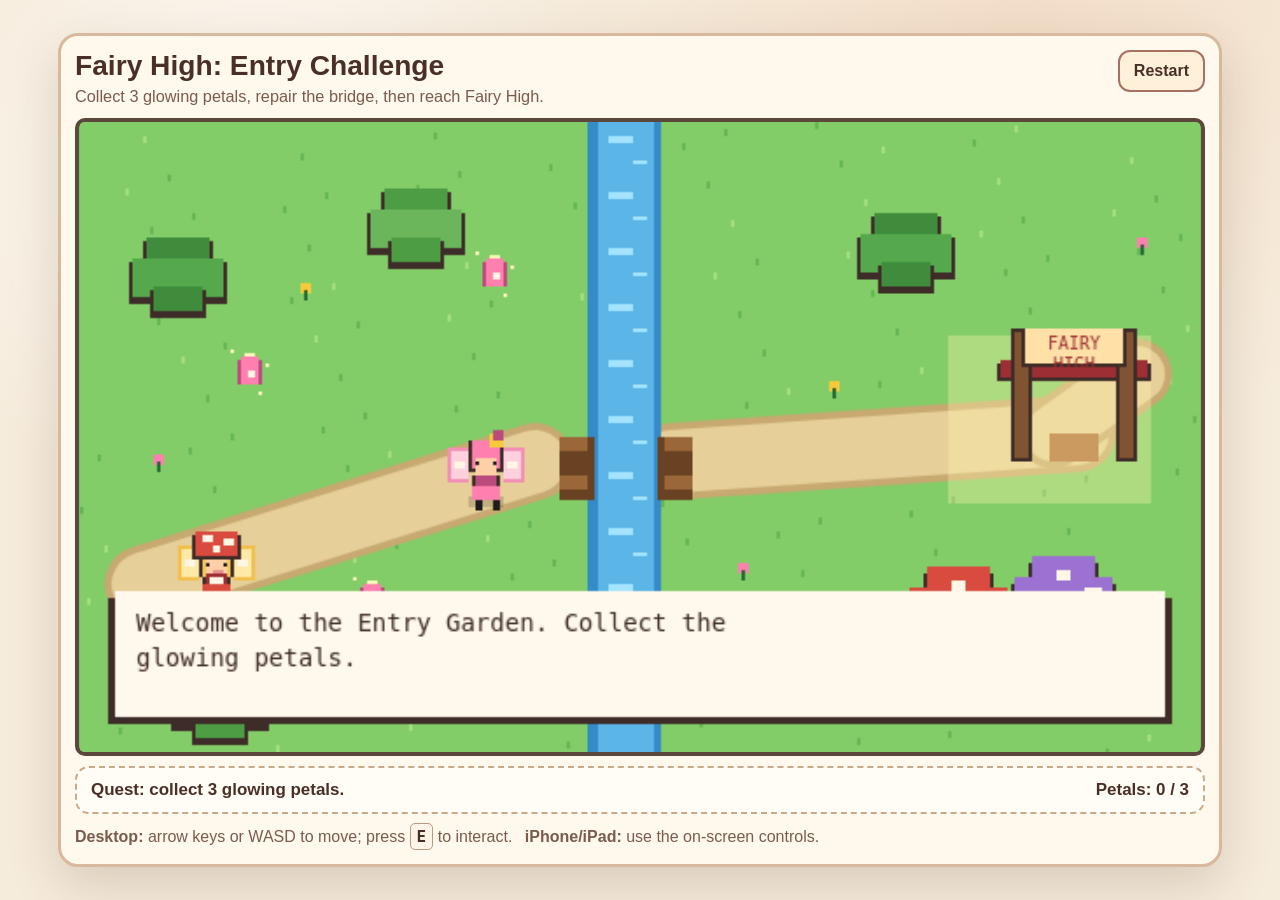
==== index.html @ a7dab9f0 "Refine game resolution and mobile layout" ====
<!doctype html>
<html lang="en-AU">
<head>
  <meta charset="utf-8" />
  <meta name="viewport" content="width=device-width, initial-scale=1, viewport-fit=cover, user-scalable=no" />
  <meta name="theme-color" content="#b75562" />
  <meta name="apple-mobile-web-app-capable" content="yes" />
  <meta name="apple-mobile-web-app-status-bar-style" content="black-translucent" />
  <meta name="apple-mobile-web-app-title" content="Fairy High" />
  <title>Fairy High: Entry Challenge</title>
  <link rel="manifest" href="manifest.webmanifest" />
  <link rel="stylesheet" href="style.css" />
</head>
<body>
  <main class="shell">
    <section class="game-card" aria-label="Fairy High game">
      <div class="topbar">
        <div>
          <h1>Fairy High: Entry Challenge</h1>
          <p>Collect 3 glowing petals, repair the bridge, then reach Fairy High.</p>
        </div>
        <button id="restartButton" type="button">Restart</button>
      </div>

      <div class="canvas-wrap">
        <canvas id="game" width="640" height="360" aria-label="Fairy High Entry Challenge game canvas"></canvas>
      </div>

      <div class="hud" aria-live="polite">
        <div id="questText">Quest: collect 3 glowing petals.</div>
        <div id="statusText">Petals: 0 / 3</div>
      </div>

      <div class="touch-controls" aria-label="Touch game controls">
        <div class="dpad" aria-label="Movement controls">
          <button class="move up" type="button" data-key="arrowup" aria-label="Move up">▲</button>
          <button class="move left" type="button" data-key="arrowleft" aria-label="Move left">◀</button>
          <button class="move down" type="button" data-key="arrowdown" aria-label="Move down">▼</button>
          <button class="move right" type="button" data-key="arrowright" aria-label="Move right">▶</button>
        </div>
        <button id="interactButton" class="interact-button" type="button">Magic / Talk</button>
      </div>

      <div class="controls">
        <strong>Desktop:</strong> arrow keys or WASD to move; press <kbd>E</kbd> to interact.
        <span class="mobile-note"><strong>iPhone/iPad:</strong> use the on-screen controls.</span>
      </div>
    </section>
  </main>

  <script src="game.js"></script>
  <script>
    if ('serviceWorker' in navigator && location.protocol !== 'file:') {
      navigator.serviceWorker.register('./sw.js').catch(() => {});
    }
  </script>
</body>
</html>
---- style.css ----
:root {
  --bg: #f6ecdc;
  --panel: #fff8ec;
  --ink: #4a2f26;
  --muted: #7a5b4d;
  --accent: #b75562;
  --border: #d8b99d;
}

* { box-sizing: border-box; }

html {
  background: var(--bg);
  touch-action: manipulation;
}

body {
  margin: 0;
  min-height: 100vh;
  min-height: 100dvh;
  display: grid;
  place-items: center;
  font-family: ui-rounded, "Trebuchet MS", Arial, sans-serif;
  background:
    radial-gradient(circle at 20% 20%, rgba(255,255,255,.75), transparent 28%),
    radial-gradient(circle at 80% 0%, rgba(239,203,176,.45), transparent 34%),
    var(--bg);
  color: var(--ink);
  overscroll-behavior: none;
  -webkit-user-select: none;
  user-select: none;
}

.shell {
  width: min(100vw, 1180px);
  padding: max(8px, env(safe-area-inset-top)) max(8px, env(safe-area-inset-right)) max(8px, env(safe-area-inset-bottom)) max(8px, env(safe-area-inset-left));
}

.game-card {
  padding: 14px;
  border: 3px solid var(--border);
  border-radius: 20px;
  background: var(--panel);
  box-shadow: 0 18px 50px rgba(82, 50, 30, .18);
}

.topbar {
  display: flex;
  align-items: start;
  justify-content: space-between;
  gap: 16px;
  margin-bottom: 12px;
}

h1 {
  margin: 0 0 5px;
  font-size: clamp(1.35rem, 2.2vw, 2.2rem);
}

p { margin: 0; color: var(--muted); font-size: 1.02rem; }

button {
  appearance: none;
  -webkit-appearance: none;
  border: 2px solid #a87060;
  border-radius: 12px;
  padding: 10px 14px;
  background: #fff0da;
  color: var(--ink);
  font: inherit;
  font-weight: 700;
  cursor: pointer;
  touch-action: none;
}

button:hover,
button:focus-visible {
  outline: none;
  border-color: var(--accent);
  background: #ffe6ca;
}

button:active,
button.is-held {
  transform: translateY(1px) scale(.98);
  background: #ffd9b7;
  border-color: var(--accent);
}

.canvas-wrap {
  display: grid;
  place-items: center;
  border: 4px solid #5d463b;
  border-radius: 10px;
  overflow: hidden;
  background: #74c76a;
  width: 100%;
}

canvas {
  display: block;
  width: min(100%, 1120px);
  aspect-ratio: 16 / 9;
  image-rendering: auto;
  background: #83d272;
  touch-action: none;
}

.hud {
  display: flex;
  justify-content: space-between;
  gap: 12px;
  margin-top: 10px;
  padding: 12px 14px;
  border: 2px dashed #caa989;
  border-radius: 14px;
  background: #fffdf6;
  font-weight: 700;
  font-size: 1.06rem;
}

.touch-controls {
  display: none;
  align-items: center;
  justify-content: space-between;
  gap: 20px;
  margin-top: 12px;
}

.dpad {
  display: grid;
  grid-template-columns: 54px 54px 54px;
  grid-template-rows: 48px 48px;
  grid-template-areas:
    ". up ."
    "left down right";
  gap: 5px;
}

.move {
  min-width: 54px;
  min-height: 48px;
  padding: 0;
  font-size: 1.15rem;
}

.move.up { grid-area: up; }
.move.left { grid-area: left; }
.move.down { grid-area: down; }
.move.right { grid-area: right; }

.interact-button {
  min-width: 118px;
  min-height: 62px;
  background: #f7d6e0;
  border-color: #b75562;
}

.controls {
  margin-top: 9px;
  color: var(--muted);
  line-height: 1.45;
  font-size: 1rem;
}

.mobile-note { margin-left: .5rem; }

kbd {
  display: inline-block;
  padding: 1px 6px;
  border: 1px solid #b89a81;
  border-radius: 5px;
  background: #fff4e7;
  color: var(--ink);
  font-weight: 700;
}

@media (pointer: coarse), (max-width: 820px) {
  .touch-controls { display: flex; }
}

@media (max-width: 680px) {
  .shell { padding: max(4px, env(safe-area-inset-top)) max(4px, env(safe-area-inset-right)) max(4px, env(safe-area-inset-bottom)) max(4px, env(safe-area-inset-left)); }
  .game-card { padding: 8px; border-radius: 14px; }
  .topbar { align-items: center; margin-bottom: 8px; }
  .topbar p { display: none; }
  .topbar button { padding: 8px 11px; }
  .hud { flex-direction: column; gap: 4px; font-size: 1rem; }
  .controls { display: none; }
}

@media (max-width: 410px) {
  .dpad {
    grid-template-columns: 48px 48px 48px;
    grid-template-rows: 44px 44px;
  }
  .move { min-width: 48px; min-height: 44px; }
  .interact-button { min-width: 106px; min-height: 58px; padding: 8px 10px; }
}

@media (orientation: landscape) and (max-height: 520px) {
  body { place-items: start center; }
  .shell { width: min(100vw, 920px); }
  .topbar { margin-bottom: 5px; }
  .topbar h1 { font-size: 1rem; margin: 0; }
  .topbar p { display: none; }
  .game-card { padding: 7px; }
  .canvas-wrap { width: min(72vw, 720px); margin-inline: auto; }
  .hud { padding: 5px 8px; margin-top: 5px; font-size: .78rem; flex-direction: row; }
  .touch-controls {
    position: fixed;
    inset: auto max(8px, env(safe-area-inset-right)) max(7px, env(safe-area-inset-bottom)) max(8px, env(safe-area-inset-left));
    margin: 0;
    pointer-events: none;
  }
  .dpad, .interact-button { pointer-events: auto; opacity: .82; }
  .controls { display: none; }
}
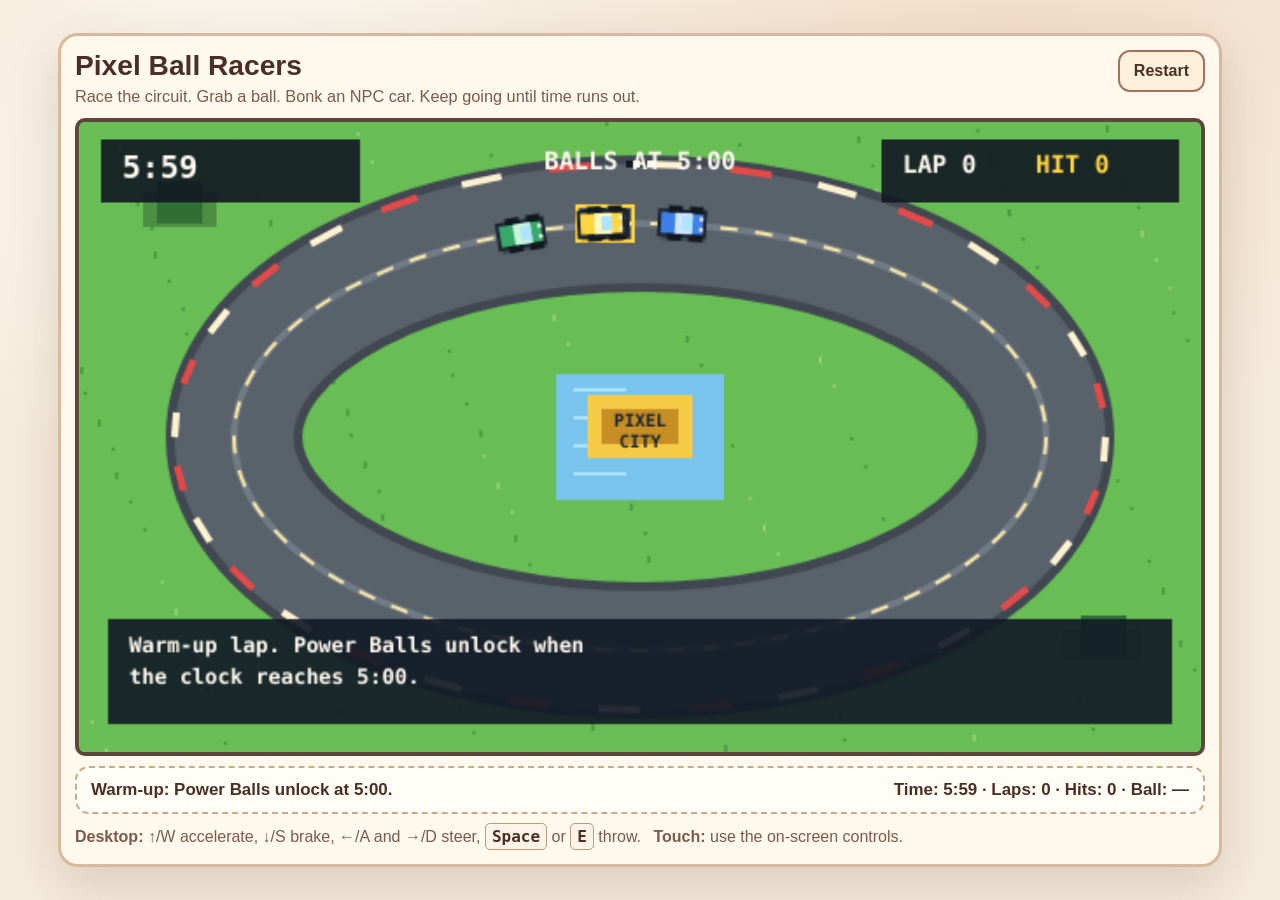
==== commit 76a2b815: "Add Pixel Ball Racers interface" ====
--- a/index.html
+++ b/index.html
@@ -3,47 +3,54 @@
 <head>
   <meta charset="utf-8" />
   <meta name="viewport" content="width=device-width, initial-scale=1, viewport-fit=cover, user-scalable=no" />
-  <meta name="theme-color" content="#b75562" />
+  <meta name="theme-color" content="#1f6ed4" />
   <meta name="apple-mobile-web-app-capable" content="yes" />
   <meta name="apple-mobile-web-app-status-bar-style" content="black-translucent" />
-  <meta name="apple-mobile-web-app-title" content="Fairy High" />
-  <title>Fairy High: Entry Challenge</title>
+  <meta name="apple-mobile-web-app-title" content="Pixel Ball Racers" />
+  <title>Pixel Ball Racers</title>
   <link rel="manifest" href="manifest.webmanifest" />
   <link rel="stylesheet" href="style.css" />
 </head>
 <body>
   <main class="shell">
-    <section class="game-card" aria-label="Fairy High game">
+    <section class="game-card" aria-label="Pixel Ball Racers game">
       <div class="topbar">
         <div>
-          <h1>Fairy High: Entry Challenge</h1>
-          <p>Collect 3 glowing petals, repair the bridge, then reach Fairy High.</p>
+          <h1>Pixel Ball Racers</h1>
+          <p>Race the circuit. Grab a ball. Bonk an NPC car. Keep going until time runs out.</p>
         </div>
         <button id="restartButton" type="button">Restart</button>
       </div>
 
       <div class="canvas-wrap">
-        <canvas id="game" width="640" height="360" aria-label="Fairy High Entry Challenge game canvas"></canvas>
+        <canvas id="game" width="640" height="360" aria-label="Top-down pixel racing game"></canvas>
       </div>
 
       <div class="hud" aria-live="polite">
-        <div id="questText">Quest: collect 3 glowing petals.</div>
-        <div id="statusText">Petals: 0 / 3</div>
+        <div id="questText">Warm-up lap: balls unlock at 5:00.</div>
+        <div id="statusText">Laps: 0 · Hits: 0 · Ball: —</div>
+      </div>
+
+      <div id="garagePanel" class="garage" hidden>
+        <strong>Your car was bonked. Pick a new car:</strong>
+        <div id="garageChoices" class="garage-choices"></div>
       </div>
 
       <div class="touch-controls" aria-label="Touch game controls">
-        <div class="dpad" aria-label="Movement controls">
-          <button class="move up" type="button" data-key="arrowup" aria-label="Move up">▲</button>
-          <button class="move left" type="button" data-key="arrowleft" aria-label="Move left">◀</button>
-          <button class="move down" type="button" data-key="arrowdown" aria-label="Move down">▼</button>
-          <button class="move right" type="button" data-key="arrowright" aria-label="Move right">▶</button>
+        <div class="drive-controls" aria-label="Driving controls">
+          <button class="move steer-left" type="button" data-key="arrowleft" aria-label="Steer left">◀</button>
+          <div class="pedals">
+            <button class="move" type="button" data-key="arrowup" aria-label="Accelerate">▲</button>
+            <button class="move" type="button" data-key="arrowdown" aria-label="Brake">▼</button>
+          </div>
+          <button class="move steer-right" type="button" data-key="arrowright" aria-label="Steer right">▶</button>
         </div>
-        <button id="interactButton" class="interact-button" type="button">Magic / Talk</button>
+        <button id="throwButton" class="throw-button" type="button">THROW</button>
       </div>
 
       <div class="controls">
-        <strong>Desktop:</strong> arrow keys or WASD to move; press <kbd>E</kbd> to interact.
-        <span class="mobile-note"><strong>iPhone/iPad:</strong> use the on-screen controls.</span>
+        <strong>Desktop:</strong> ↑/W accelerate, ↓/S brake, ←/A and →/D steer, <kbd>Space</kbd> or <kbd>E</kbd> throw.
+        <span class="mobile-note"><strong>Touch:</strong> use the on-screen controls.</span>
       </div>
     </section>
   </main>
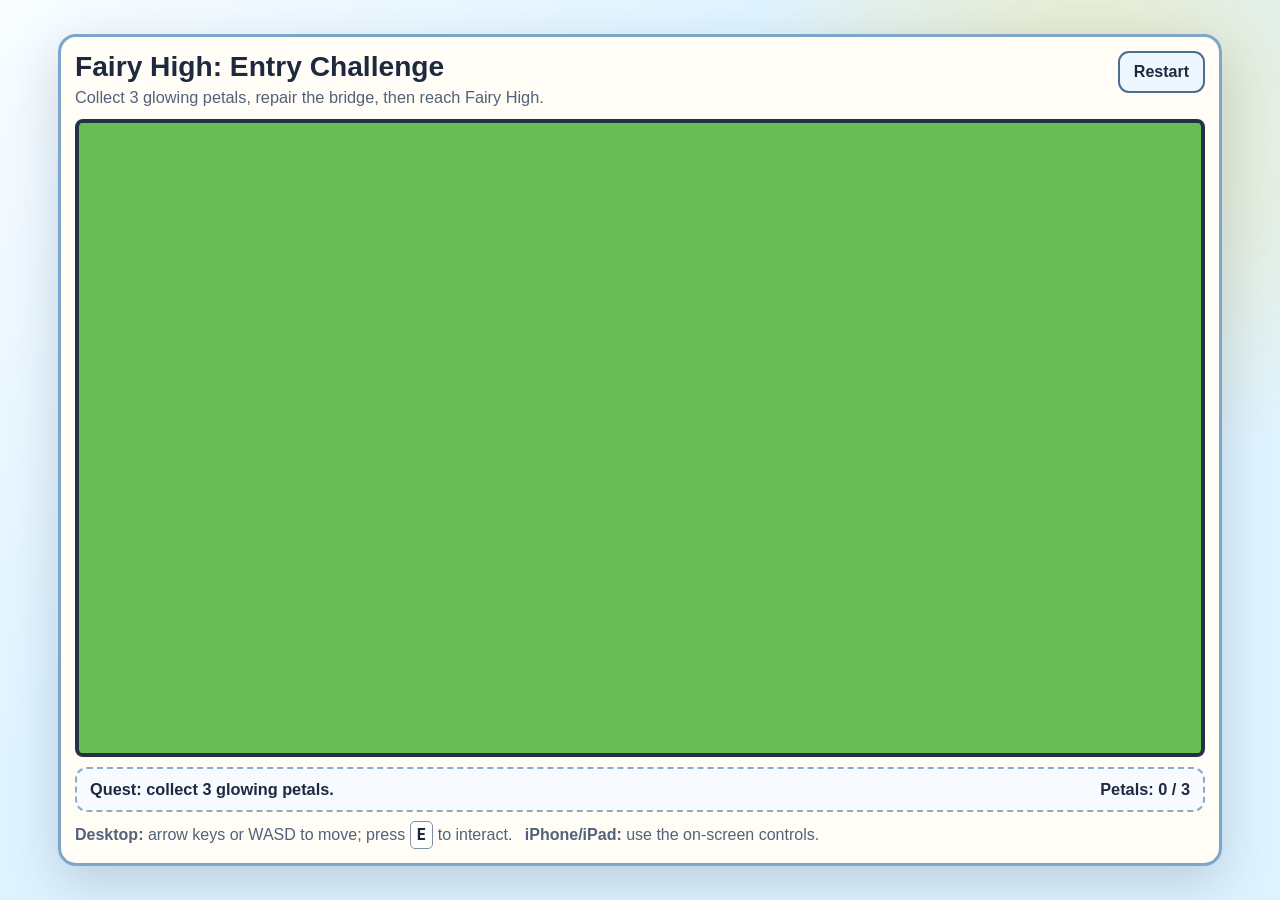
==== commit ce297690: "Restore Fairy High entry page" ====
--- a/index.html
+++ b/index.html
@@ -3,54 +3,47 @@
 <head>
   <meta charset="utf-8" />
   <meta name="viewport" content="width=device-width, initial-scale=1, viewport-fit=cover, user-scalable=no" />
-  <meta name="theme-color" content="#1f6ed4" />
+  <meta name="theme-color" content="#b75562" />
   <meta name="apple-mobile-web-app-capable" content="yes" />
   <meta name="apple-mobile-web-app-status-bar-style" content="black-translucent" />
-  <meta name="apple-mobile-web-app-title" content="Pixel Ball Racers" />
-  <title>Pixel Ball Racers</title>
+  <meta name="apple-mobile-web-app-title" content="Fairy High" />
+  <title>Fairy High: Entry Challenge</title>
   <link rel="manifest" href="manifest.webmanifest" />
   <link rel="stylesheet" href="style.css" />
 </head>
 <body>
   <main class="shell">
-    <section class="game-card" aria-label="Pixel Ball Racers game">
+    <section class="game-card" aria-label="Fairy High game">
       <div class="topbar">
         <div>
-          <h1>Pixel Ball Racers</h1>
-          <p>Race the circuit. Grab a ball. Bonk an NPC car. Keep going until time runs out.</p>
+          <h1>Fairy High: Entry Challenge</h1>
+          <p>Collect 3 glowing petals, repair the bridge, then reach Fairy High.</p>
         </div>
         <button id="restartButton" type="button">Restart</button>
       </div>
 
       <div class="canvas-wrap">
-        <canvas id="game" width="640" height="360" aria-label="Top-down pixel racing game"></canvas>
+        <canvas id="game" width="640" height="360" aria-label="Fairy High Entry Challenge game canvas"></canvas>
       </div>
 
       <div class="hud" aria-live="polite">
-        <div id="questText">Warm-up lap: balls unlock at 5:00.</div>
-        <div id="statusText">Laps: 0 · Hits: 0 · Ball: —</div>
-      </div>
-
-      <div id="garagePanel" class="garage" hidden>
-        <strong>Your car was bonked. Pick a new car:</strong>
-        <div id="garageChoices" class="garage-choices"></div>
+        <div id="questText">Quest: collect 3 glowing petals.</div>
+        <div id="statusText">Petals: 0 / 3</div>
       </div>
 
       <div class="touch-controls" aria-label="Touch game controls">
-        <div class="drive-controls" aria-label="Driving controls">
-          <button class="move steer-left" type="button" data-key="arrowleft" aria-label="Steer left">◀</button>
-          <div class="pedals">
-            <button class="move" type="button" data-key="arrowup" aria-label="Accelerate">▲</button>
-            <button class="move" type="button" data-key="arrowdown" aria-label="Brake">▼</button>
-          </div>
-          <button class="move steer-right" type="button" data-key="arrowright" aria-label="Steer right">▶</button>
+        <div class="dpad" aria-label="Movement controls">
+          <button class="move up" type="button" data-key="arrowup" aria-label="Move up">▲</button>
+          <button class="move left" type="button" data-key="arrowleft" aria-label="Move left">◀</button>
+          <button class="move down" type="button" data-key="arrowdown" aria-label="Move down">▼</button>
+          <button class="move right" type="button" data-key="arrowright" aria-label="Move right">▶</button>
         </div>
-        <button id="throwButton" class="throw-button" type="button">THROW</button>
+        <button id="interactButton" class="interact-button" type="button">Magic / Talk</button>
       </div>
 
       <div class="controls">
-        <strong>Desktop:</strong> ↑/W accelerate, ↓/S brake, ←/A and →/D steer, <kbd>Space</kbd> or <kbd>E</kbd> throw.
-        <span class="mobile-note"><strong>Touch:</strong> use the on-screen controls.</span>
+        <strong>Desktop:</strong> arrow keys or WASD to move; press <kbd>E</kbd> to interact.
+        <span class="mobile-note"><strong>iPhone/iPad:</strong> use the on-screen controls.</span>
       </div>
     </section>
   </main>
--- a/style.css
+++ b/style.css
@@ -1,10 +1,11 @@
 :root {
-  --bg: #f6ecdc;
-  --panel: #fff8ec;
-  --ink: #4a2f26;
-  --muted: #7a5b4d;
-  --accent: #b75562;
-  --border: #d8b99d;
+  --bg: #dff3ff;
+  --panel: #fffdf5;
+  --ink: #1e2940;
+  --muted: #52627a;
+  --accent: #1f6ed4;
+  --accent-2: #ffcf3a;
+  --border: #7da6c8;
 }
 
 * { box-sizing: border-box; }
@@ -22,8 +23,8 @@
   place-items: center;
   font-family: ui-rounded, "Trebuchet MS", Arial, sans-serif;
   background:
-    radial-gradient(circle at 20% 20%, rgba(255,255,255,.75), transparent 28%),
-    radial-gradient(circle at 80% 0%, rgba(239,203,176,.45), transparent 34%),
+    linear-gradient(135deg, rgba(255,255,255,.8), transparent 35%),
+    radial-gradient(circle at 85% 15%, rgba(255,213,71,.35), transparent 26%),
     var(--bg);
   color: var(--ink);
   overscroll-behavior: none;
@@ -39,9 +40,9 @@
 .game-card {
   padding: 14px;
   border: 3px solid var(--border);
-  border-radius: 20px;
+  border-radius: 18px;
   background: var(--panel);
-  box-shadow: 0 18px 50px rgba(82, 50, 30, .18);
+  box-shadow: 0 18px 50px rgba(20, 47, 75, .18);
 }
 
 .topbar {
@@ -57,18 +58,22 @@
   font-size: clamp(1.35rem, 2.2vw, 2.2rem);
 }
 
-p { margin: 0; color: var(--muted); font-size: 1.02rem; }
+p {
+  margin: 0;
+  color: var(--muted);
+  font-size: 1.02rem;
+}
 
 button {
   appearance: none;
   -webkit-appearance: none;
-  border: 2px solid #a87060;
-  border-radius: 12px;
+  border: 2px solid #4d6d8c;
+  border-radius: 11px;
   padding: 10px 14px;
-  background: #fff0da;
+  background: #eef7ff;
   color: var(--ink);
   font: inherit;
-  font-weight: 700;
+  font-weight: 800;
   cursor: pointer;
   touch-action: none;
 }
@@ -77,23 +82,23 @@
 button:focus-visible {
   outline: none;
   border-color: var(--accent);
-  background: #ffe6ca;
+  background: #dcebff;
 }
 
 button:active,
 button.is-held {
   transform: translateY(1px) scale(.98);
-  background: #ffd9b7;
+  background: #cce2ff;
   border-color: var(--accent);
 }
 
 .canvas-wrap {
   display: grid;
   place-items: center;
-  border: 4px solid #5d463b;
-  border-radius: 10px;
+  border: 4px solid #233147;
+  border-radius: 8px;
   overflow: hidden;
-  background: #74c76a;
+  background: #68bd54;
   width: 100%;
 }
 
@@ -101,8 +106,8 @@
   display: block;
   width: min(100%, 1120px);
   aspect-ratio: 16 / 9;
-  image-rendering: auto;
-  background: #83d272;
+  image-rendering: pixelated;
+  background: #68bd54;
   touch-action: none;
 }
 
@@ -111,12 +116,32 @@
   justify-content: space-between;
   gap: 12px;
   margin-top: 10px;
-  padding: 12px 14px;
-  border: 2px dashed #caa989;
-  border-radius: 14px;
-  background: #fffdf6;
-  font-weight: 700;
-  font-size: 1.06rem;
+  padding: 11px 13px;
+  border: 2px dashed #8eabc4;
+  border-radius: 12px;
+  background: #f7fbff;
+  font-weight: 800;
+  font-size: 1.02rem;
+}
+
+.garage {
+  margin-top: 10px;
+  padding: 11px 13px;
+  border: 3px solid #233147;
+  border-radius: 12px;
+  background: #fff3bd;
+}
+
+.garage-choices {
+  display: grid;
+  grid-template-columns: repeat(3, minmax(0, 1fr));
+  gap: 8px;
+  margin-top: 8px;
+}
+
+.garage-choices button {
+  min-height: 48px;
+  background: #fffdf4;
 }
 
 .touch-controls {
@@ -127,14 +152,15 @@
   margin-top: 12px;
 }
 
-.dpad {
-  display: grid;
-  grid-template-columns: 54px 54px 54px;
-  grid-template-rows: 48px 48px;
-  grid-template-areas:
-    ". up ."
-    "left down right";
+.drive-controls {
+  display: flex;
+  align-items: center;
   gap: 5px;
+}
+
+.pedals {
+  display: grid;
+  gap: 4px;
 }
 
 .move {
@@ -144,16 +170,16 @@
   font-size: 1.15rem;
 }
 
-.move.up { grid-area: up; }
-.move.left { grid-area: left; }
-.move.down { grid-area: down; }
-.move.right { grid-area: right; }
-
-.interact-button {
+.steer-left,
+.steer-right {
+  min-height: 72px;
+}
+
+.throw-button {
   min-width: 118px;
-  min-height: 62px;
-  background: #f7d6e0;
-  border-color: #b75562;
+  min-height: 66px;
+  background: #fff0a8;
+  border-color: #b98000;
 }
 
 .controls {
@@ -168,11 +194,11 @@
 kbd {
   display: inline-block;
   padding: 1px 6px;
-  border: 1px solid #b89a81;
+  border: 1px solid #8090a3;
   border-radius: 5px;
-  background: #fff4e7;
+  background: #fff;
   color: var(--ink);
-  font-weight: 700;
+  font-weight: 800;
 }
 
 @media (pointer: coarse), (max-width: 820px) {
@@ -180,39 +206,35 @@
 }
 
 @media (max-width: 680px) {
-  .shell { padding: max(4px, env(safe-area-inset-top)) max(4px, env(safe-area-inset-right)) max(4px, env(safe-area-inset-bottom)) max(4px, env(safe-area-inset-left)); }
-  .game-card { padding: 8px; border-radius: 14px; }
+  .shell {
+    padding: max(4px, env(safe-area-inset-top)) max(4px, env(safe-area-inset-right)) max(4px, env(safe-area-inset-bottom)) max(4px, env(safe-area-inset-left));
+  }
+  .game-card { padding: 8px; border-radius: 13px; }
   .topbar { align-items: center; margin-bottom: 8px; }
   .topbar p { display: none; }
   .topbar button { padding: 8px 11px; }
-  .hud { flex-direction: column; gap: 4px; font-size: 1rem; }
+  .hud { flex-direction: column; gap: 4px; font-size: .95rem; }
+  .garage-choices { grid-template-columns: 1fr; }
   .controls { display: none; }
 }
 
-@media (max-width: 410px) {
-  .dpad {
-    grid-template-columns: 48px 48px 48px;
-    grid-template-rows: 44px 44px;
-  }
-  .move { min-width: 48px; min-height: 44px; }
-  .interact-button { min-width: 106px; min-height: 58px; padding: 8px 10px; }
-}
-
-@media (orientation: landscape) and (max-height: 520px) {
+@media (orientation: landscape) and (max-height: 540px) {
   body { place-items: start center; }
-  .shell { width: min(100vw, 920px); }
+  .shell { width: min(100vw, 940px); }
   .topbar { margin-bottom: 5px; }
   .topbar h1 { font-size: 1rem; margin: 0; }
   .topbar p { display: none; }
   .game-card { padding: 7px; }
-  .canvas-wrap { width: min(72vw, 720px); margin-inline: auto; }
+  .canvas-wrap { width: min(72vw, 760px); margin-inline: auto; }
   .hud { padding: 5px 8px; margin-top: 5px; font-size: .78rem; flex-direction: row; }
+  .garage { position: fixed; left: 50%; bottom: max(7px, env(safe-area-inset-bottom)); transform: translateX(-50%); width: min(72vw, 560px); z-index: 3; }
   .touch-controls {
     position: fixed;
     inset: auto max(8px, env(safe-area-inset-right)) max(7px, env(safe-area-inset-bottom)) max(8px, env(safe-area-inset-left));
     margin: 0;
     pointer-events: none;
   }
-  .dpad, .interact-button { pointer-events: auto; opacity: .82; }
+  .drive-controls,
+  .throw-button { pointer-events: auto; opacity: .86; }
   .controls { display: none; }
 }
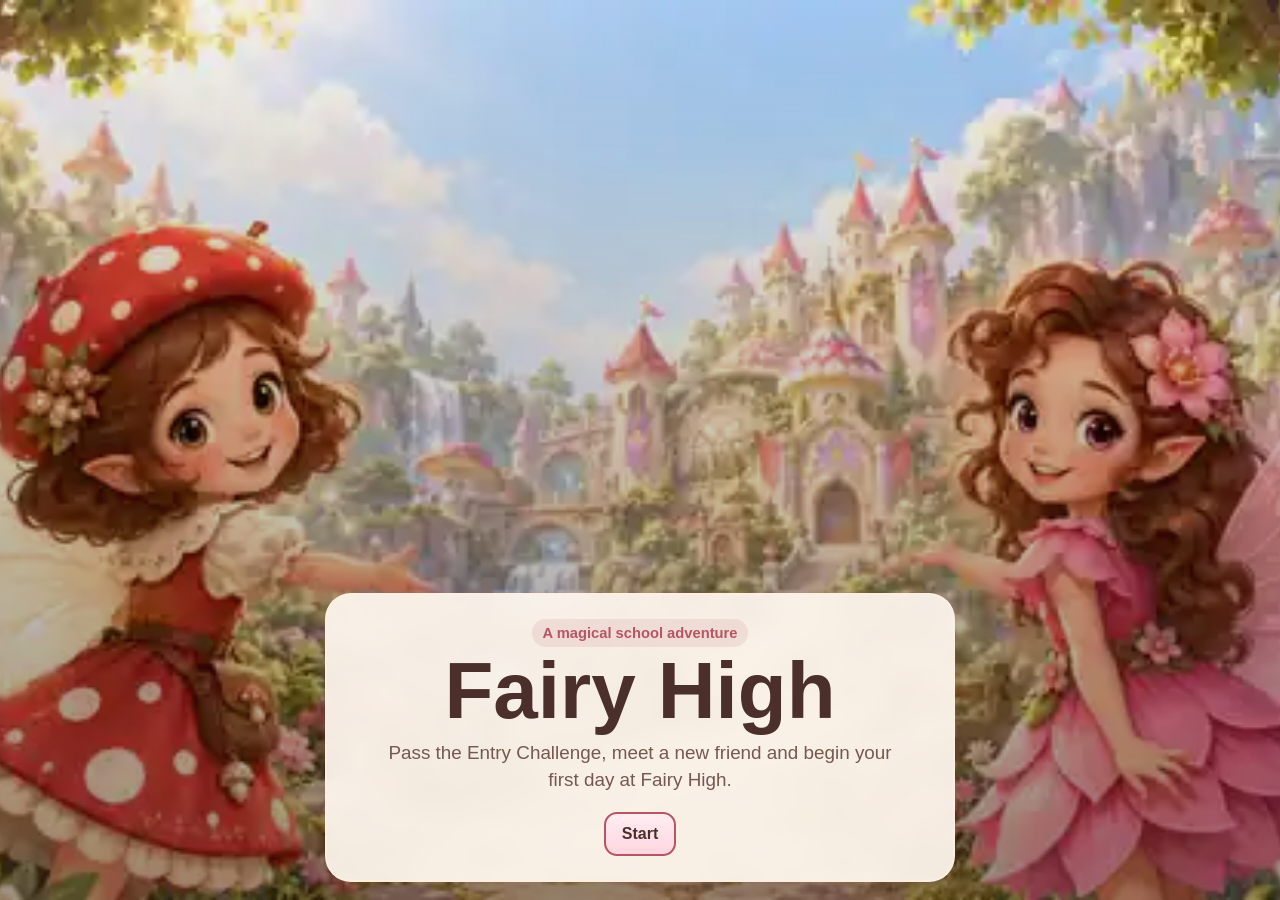
==== commit ada6bafd: "Add Fairy High story intro and character selection" ====
--- a/index.html
+++ b/index.html
@@ -2,57 +2,83 @@
 <html lang="en-AU">
 <head>
   <meta charset="utf-8" />
-  <meta name="viewport" content="width=device-width, initial-scale=1, viewport-fit=cover, user-scalable=no" />
+  <meta name="viewport" content="width=device-width,initial-scale=1,viewport-fit=cover,user-scalable=no" />
   <meta name="theme-color" content="#b75562" />
   <meta name="apple-mobile-web-app-capable" content="yes" />
   <meta name="apple-mobile-web-app-status-bar-style" content="black-translucent" />
   <meta name="apple-mobile-web-app-title" content="Fairy High" />
-  <title>Fairy High: Entry Challenge</title>
+  <title>Fairy High</title>
   <link rel="manifest" href="manifest.webmanifest" />
   <link rel="stylesheet" href="style.css" />
 </head>
 <body>
-  <main class="shell">
-    <section class="game-card" aria-label="Fairy High game">
-      <div class="topbar">
-        <div>
-          <h1>Fairy High: Entry Challenge</h1>
-          <p>Collect 3 glowing petals, repair the bridge, then reach Fairy High.</p>
+<main id="app">
+  <section id="loading" class="screen active loading-screen"><div class="loading-card"><h1>Fairy High</h1><p>Preparing the magic…</p></div></section>
+
+  <section id="splash" class="screen image-screen">
+    <img class="full-art" data-art="welcome" alt="Two young fairies welcoming you to Fairy High" />
+    <div class="shade"></div>
+    <div class="splash-card glass-card">
+      <span class="eyebrow">A magical school adventure</span>
+      <h1>Fairy High</h1>
+      <p>Pass the Entry Challenge, meet a new friend and begin your first day at Fairy High.</p>
+      <button id="startBtn" class="primary">Start</button>
+    </div>
+  </section>
+
+  <section id="story" class="screen image-screen">
+    <img id="storyArt" class="full-art" data-art="academy" alt="Fairy High" />
+    <div class="shade story-shade"></div>
+    <div class="story-card glass-card">
+      <span id="storyEyebrow" class="eyebrow">Welcome</span>
+      <h2 id="storyTitle"></h2>
+      <p id="storyText"></p>
+      <div class="row"><button id="storyBack" class="secondary">Back</button><button id="storyNext" class="primary">Next</button></div>
+    </div>
+  </section>
+
+  <section id="select" class="screen select-screen">
+    <div class="select-card panel">
+      <span class="eyebrow">Choose your fairy</span>
+      <h2>Who will take the Entry Challenge?</h2>
+      <p class="lead">Choose one fairy. You will meet the other during the challenge.</p>
+      <div class="choices">
+        <button class="choice" data-character="mushroom">
+          <img data-art="mushroom" alt="Mimi Mushroom" />
+          <div><h3>Mimi Mushroom</h3><p>Brave, curious and steady.</p></div>
+        </button>
+        <button class="choice" data-character="blossom">
+          <img data-art="blossom" alt="Posy Blossom" />
+          <div><h3>Posy Blossom</h3><p>Cheerful, clever and quick.</p></div>
+        </button>
+      </div>
+      <div class="select-footer"><strong id="selectedText">Choose a fairy to continue.</strong><div class="row"><button id="selectBack" class="secondary">Back</button><button id="selectNext" class="primary" disabled>Continue</button></div></div>
+    </div>
+  </section>
+
+  <section id="gameScreen" class="screen game-screen">
+    <div class="game-card panel">
+      <header class="game-head"><div><span class="eyebrow">Entry Challenge</span><h2>Fairy High</h2><p id="gameLead">Collect the petals, repair the bridge and reach the school gates.</p></div><button id="restartStory" class="secondary small">Start again</button></header>
+      <div class="canvas-wrap">
+        <canvas id="game" width="640" height="360" aria-label="Fairy High Entry Challenge"></canvas>
+        <div id="winOverlay" class="win-overlay hidden"><div class="win-card glass-card"><span class="eyebrow">Challenge complete</span><h2>Welcome to Fairy High</h2><p id="winText"></p><button id="playAgain" class="primary">Play again</button></div></div>
+      </div>
+      <div class="hud"><span id="questText">Quest: collect 3 glowing petals.</span><span id="statusText">Petals: 0 / 3</span></div>
+      <div class="touch-controls">
+        <div class="dpad">
+          <button data-key="arrowup" class="move up">▲</button>
+          <button data-key="arrowleft" class="move left">◀</button>
+          <button data-key="arrowdown" class="move down">▼</button>
+          <button data-key="arrowright" class="move right">▶</button>
         </div>
-        <button id="restartButton" type="button">Restart</button>
+        <button id="interactBtn" class="primary interact">Magic / Talk</button>
       </div>
-
-      <div class="canvas-wrap">
-        <canvas id="game" width="640" height="360" aria-label="Fairy High Entry Challenge game canvas"></canvas>
-      </div>
-
-      <div class="hud" aria-live="polite">
-        <div id="questText">Quest: collect 3 glowing petals.</div>
-        <div id="statusText">Petals: 0 / 3</div>
-      </div>
-
-      <div class="touch-controls" aria-label="Touch game controls">
-        <div class="dpad" aria-label="Movement controls">
-          <button class="move up" type="button" data-key="arrowup" aria-label="Move up">▲</button>
-          <button class="move left" type="button" data-key="arrowleft" aria-label="Move left">◀</button>
-          <button class="move down" type="button" data-key="arrowdown" aria-label="Move down">▼</button>
-          <button class="move right" type="button" data-key="arrowright" aria-label="Move right">▶</button>
-        </div>
-        <button id="interactButton" class="interact-button" type="button">Magic / Talk</button>
-      </div>
-
-      <div class="controls">
-        <strong>Desktop:</strong> arrow keys or WASD to move; press <kbd>E</kbd> to interact.
-        <span class="mobile-note"><strong>iPhone/iPad:</strong> use the on-screen controls.</span>
-      </div>
-    </section>
-  </main>
-
-  <script src="game.js"></script>
-  <script>
-    if ('serviceWorker' in navigator && location.protocol !== 'file:') {
-      navigator.serviceWorker.register('./sw.js').catch(() => {});
-    }
-  </script>
+      <p class="desktop-help">Arrow keys or WASD to move. Press <kbd>E</kbd> to interact.</p>
+    </div>
+  </section>
+</main>
+<script src="art-data.js"></script>
+<script src="game.js"></script>
+<script>if('serviceWorker' in navigator&&location.protocol!=='file:')navigator.serviceWorker.register('./sw.js').catch(()=>{});</script>
 </body>
-</html>
+</html>
--- a/style.css
+++ b/style.css
@@ -1,240 +1,10 @@
-:root {
-  --bg: #dff3ff;
-  --panel: #fffdf5;
-  --ink: #1e2940;
-  --muted: #52627a;
-  --accent: #1f6ed4;
-  --accent-2: #ffcf3a;
-  --border: #7da6c8;
-}
-
-* { box-sizing: border-box; }
-
-html {
-  background: var(--bg);
-  touch-action: manipulation;
-}
-
-body {
-  margin: 0;
-  min-height: 100vh;
-  min-height: 100dvh;
-  display: grid;
-  place-items: center;
-  font-family: ui-rounded, "Trebuchet MS", Arial, sans-serif;
-  background:
-    linear-gradient(135deg, rgba(255,255,255,.8), transparent 35%),
-    radial-gradient(circle at 85% 15%, rgba(255,213,71,.35), transparent 26%),
-    var(--bg);
-  color: var(--ink);
-  overscroll-behavior: none;
-  -webkit-user-select: none;
-  user-select: none;
-}
-
-.shell {
-  width: min(100vw, 1180px);
-  padding: max(8px, env(safe-area-inset-top)) max(8px, env(safe-area-inset-right)) max(8px, env(safe-area-inset-bottom)) max(8px, env(safe-area-inset-left));
-}
-
-.game-card {
-  padding: 14px;
-  border: 3px solid var(--border);
-  border-radius: 18px;
-  background: var(--panel);
-  box-shadow: 0 18px 50px rgba(20, 47, 75, .18);
-}
-
-.topbar {
-  display: flex;
-  align-items: start;
-  justify-content: space-between;
-  gap: 16px;
-  margin-bottom: 12px;
-}
-
-h1 {
-  margin: 0 0 5px;
-  font-size: clamp(1.35rem, 2.2vw, 2.2rem);
-}
-
-p {
-  margin: 0;
-  color: var(--muted);
-  font-size: 1.02rem;
-}
-
-button {
-  appearance: none;
-  -webkit-appearance: none;
-  border: 2px solid #4d6d8c;
-  border-radius: 11px;
-  padding: 10px 14px;
-  background: #eef7ff;
-  color: var(--ink);
-  font: inherit;
-  font-weight: 800;
-  cursor: pointer;
-  touch-action: none;
-}
-
-button:hover,
-button:focus-visible {
-  outline: none;
-  border-color: var(--accent);
-  background: #dcebff;
-}
-
-button:active,
-button.is-held {
-  transform: translateY(1px) scale(.98);
-  background: #cce2ff;
-  border-color: var(--accent);
-}
-
-.canvas-wrap {
-  display: grid;
-  place-items: center;
-  border: 4px solid #233147;
-  border-radius: 8px;
-  overflow: hidden;
-  background: #68bd54;
-  width: 100%;
-}
-
-canvas {
-  display: block;
-  width: min(100%, 1120px);
-  aspect-ratio: 16 / 9;
-  image-rendering: pixelated;
-  background: #68bd54;
-  touch-action: none;
-}
-
-.hud {
-  display: flex;
-  justify-content: space-between;
-  gap: 12px;
-  margin-top: 10px;
-  padding: 11px 13px;
-  border: 2px dashed #8eabc4;
-  border-radius: 12px;
-  background: #f7fbff;
-  font-weight: 800;
-  font-size: 1.02rem;
-}
-
-.garage {
-  margin-top: 10px;
-  padding: 11px 13px;
-  border: 3px solid #233147;
-  border-radius: 12px;
-  background: #fff3bd;
-}
-
-.garage-choices {
-  display: grid;
-  grid-template-columns: repeat(3, minmax(0, 1fr));
-  gap: 8px;
-  margin-top: 8px;
-}
-
-.garage-choices button {
-  min-height: 48px;
-  background: #fffdf4;
-}
-
-.touch-controls {
-  display: none;
-  align-items: center;
-  justify-content: space-between;
-  gap: 20px;
-  margin-top: 12px;
-}
-
-.drive-controls {
-  display: flex;
-  align-items: center;
-  gap: 5px;
-}
-
-.pedals {
-  display: grid;
-  gap: 4px;
-}
-
-.move {
-  min-width: 54px;
-  min-height: 48px;
-  padding: 0;
-  font-size: 1.15rem;
-}
-
-.steer-left,
-.steer-right {
-  min-height: 72px;
-}
-
-.throw-button {
-  min-width: 118px;
-  min-height: 66px;
-  background: #fff0a8;
-  border-color: #b98000;
-}
-
-.controls {
-  margin-top: 9px;
-  color: var(--muted);
-  line-height: 1.45;
-  font-size: 1rem;
-}
-
-.mobile-note { margin-left: .5rem; }
-
-kbd {
-  display: inline-block;
-  padding: 1px 6px;
-  border: 1px solid #8090a3;
-  border-radius: 5px;
-  background: #fff;
-  color: var(--ink);
-  font-weight: 800;
-}
-
-@media (pointer: coarse), (max-width: 820px) {
-  .touch-controls { display: flex; }
-}
-
-@media (max-width: 680px) {
-  .shell {
-    padding: max(4px, env(safe-area-inset-top)) max(4px, env(safe-area-inset-right)) max(4px, env(safe-area-inset-bottom)) max(4px, env(safe-area-inset-left));
-  }
-  .game-card { padding: 8px; border-radius: 13px; }
-  .topbar { align-items: center; margin-bottom: 8px; }
-  .topbar p { display: none; }
-  .topbar button { padding: 8px 11px; }
-  .hud { flex-direction: column; gap: 4px; font-size: .95rem; }
-  .garage-choices { grid-template-columns: 1fr; }
-  .controls { display: none; }
-}
-
-@media (orientation: landscape) and (max-height: 540px) {
-  body { place-items: start center; }
-  .shell { width: min(100vw, 940px); }
-  .topbar { margin-bottom: 5px; }
-  .topbar h1 { font-size: 1rem; margin: 0; }
-  .topbar p { display: none; }
-  .game-card { padding: 7px; }
-  .canvas-wrap { width: min(72vw, 760px); margin-inline: auto; }
-  .hud { padding: 5px 8px; margin-top: 5px; font-size: .78rem; flex-direction: row; }
-  .garage { position: fixed; left: 50%; bottom: max(7px, env(safe-area-inset-bottom)); transform: translateX(-50%); width: min(72vw, 560px); z-index: 3; }
-  .touch-controls {
-    position: fixed;
-    inset: auto max(8px, env(safe-area-inset-right)) max(7px, env(safe-area-inset-bottom)) max(8px, env(safe-area-inset-left));
-    margin: 0;
-    pointer-events: none;
-  }
-  .drive-controls,
-  .throw-button { pointer-events: auto; opacity: .86; }
-  .controls { display: none; }
-}
+:root{--ink:#4a2f2a;--muted:#755950;--pink:#b75562;--border:#d8b99d;--cream:#fff8ef;--shadow:rgba(68,40,28,.22)}
+*{box-sizing:border-box}html,body,#app{margin:0;width:100%;height:100%;height:100dvh}body{font-family:ui-rounded,"Trebuchet MS",Arial,sans-serif;color:var(--ink);background:#f6ecdc;overflow:hidden;overscroll-behavior:none;-webkit-user-select:none;user-select:none}button{font:inherit;color:inherit;cursor:pointer}img{display:block}.screen{position:absolute;inset:0;display:none}.screen.active{display:block}.loading-screen.active{display:grid;place-items:center}.loading-card{padding:26px 32px;border:2px solid var(--border);border-radius:22px;background:var(--cream);text-align:center;box-shadow:0 20px 60px var(--shadow)}.loading-card h1{margin:0;font-size:2.6rem}.loading-card p{margin:.5rem 0 0;color:var(--muted)}
+.image-screen{overflow:hidden}.full-art{position:absolute;inset:0;width:100%;height:100%;object-fit:cover}.shade{position:absolute;inset:0;background:linear-gradient(180deg,rgba(24,15,12,.05),rgba(24,15,12,.42))}.story-shade{background:linear-gradient(180deg,rgba(24,15,12,.02),rgba(24,15,12,.3))}.glass-card,.panel{border:2px solid rgba(255,240,225,.82);background:rgba(255,248,239,.93);box-shadow:0 20px 60px var(--shadow);backdrop-filter:blur(10px);-webkit-backdrop-filter:blur(10px)}.splash-card{position:absolute;left:max(18px,env(safe-area-inset-left));right:max(18px,env(safe-area-inset-right));bottom:max(18px,env(safe-area-inset-bottom));max-width:630px;margin:auto;padding:24px;border-radius:26px;text-align:center}.splash-card h1{font-size:clamp(2.7rem,8vw,5rem);line-height:.95;margin:.35rem 0 .65rem}.splash-card p{margin:0 auto 1.15rem;max-width:520px;color:var(--muted);font-size:clamp(1rem,2.2vw,1.18rem);line-height:1.45}.eyebrow{display:inline-flex;padding:6px 11px;border-radius:999px;background:rgba(183,85,98,.12);color:var(--pink);font-weight:800;font-size:.92rem}.primary,.secondary,.move{border:2px solid #aa7462;border-radius:13px;padding:11px 16px;background:#fff3e4;font-weight:800;touch-action:none}.primary{border-color:var(--pink);background:linear-gradient(#ffedf2,#ffd6e0)}.secondary{background:#fff7ed}.primary:disabled{opacity:.45;cursor:default}.row{display:flex;gap:10px;align-items:center;justify-content:space-between}.small{padding:8px 11px}
+.story-card{position:absolute;left:max(16px,env(safe-area-inset-left));right:max(16px,env(safe-area-inset-right));bottom:max(16px,env(safe-area-inset-bottom));max-width:760px;margin:auto;padding:18px;border-radius:22px}.story-card h2{margin:.55rem 0 .4rem;font-size:clamp(1.5rem,4vw,2.4rem)}.story-card p{margin:0 0 1rem;color:var(--muted);font-size:clamp(1rem,2.3vw,1.15rem);line-height:1.52}
+.select-screen.active{display:grid;place-items:center;padding:max(12px,env(safe-area-inset-top)) max(12px,env(safe-area-inset-right)) max(12px,env(safe-area-inset-bottom)) max(12px,env(safe-area-inset-left));overflow:auto;background:radial-gradient(circle at 20% 10%,#fff 0,transparent 25%),linear-gradient(#faefe4,#f4e3d4)}.select-card{width:min(1100px,100%);padding:22px;border-radius:24px}.select-card h2{font-size:clamp(1.7rem,4vw,2.7rem);margin:.55rem 0 .25rem}.lead{margin:0 0 1rem;color:var(--muted)}.choices{display:grid;grid-template-columns:1fr 1fr;gap:16px}.choice{display:grid;grid-template-columns:minmax(120px,44%) 1fr;align-items:center;gap:14px;padding:12px;border:2px solid var(--border);border-radius:20px;background:#fffaf4;text-align:left}.choice.selected{border-color:var(--pink);box-shadow:0 0 0 4px rgba(183,85,98,.13);background:#fff2f5}.choice img{width:100%;height:min(45vh,340px);object-fit:contain}.choice h3{font-size:clamp(1.25rem,3vw,1.9rem);margin:0 0 .35rem}.choice p{margin:0;color:var(--muted)}.select-footer{margin-top:16px;display:flex;align-items:center;justify-content:space-between;gap:16px}.select-footer>strong{color:var(--muted)}
+.game-screen.active{display:grid;place-items:center;padding:max(6px,env(safe-area-inset-top)) max(6px,env(safe-area-inset-right)) max(6px,env(safe-area-inset-bottom)) max(6px,env(safe-area-inset-left));background:#f6ecdc;overflow:auto}.game-card{width:min(1180px,100%);padding:12px;border:3px solid var(--border);border-radius:20px;background:var(--cream)}.game-head{display:flex;align-items:flex-start;justify-content:space-between;gap:14px;margin-bottom:8px}.game-head h2{margin:.3rem 0 .15rem;font-size:clamp(1.5rem,3vw,2.25rem)}.game-head p{margin:0;color:var(--muted)}.canvas-wrap{position:relative;border:4px solid #5d463b;border-radius:12px;overflow:hidden;background:#82cd68}.canvas-wrap canvas{display:block;width:100%;aspect-ratio:16/9;image-rendering:auto;touch-action:none}.hud{display:flex;justify-content:space-between;gap:12px;margin-top:8px;padding:10px 12px;border:2px dashed #caa989;border-radius:13px;background:#fffdf6;font-weight:800;font-size:1.03rem}.desktop-help{margin:8px 2px 0;color:var(--muted)}kbd{padding:1px 5px;border:1px solid #b89a81;border-radius:5px;background:#fff4e7}.touch-controls{display:none;align-items:center;justify-content:space-between;gap:18px;margin-top:10px}.dpad{display:grid;grid-template-columns:52px 52px 52px;grid-template-rows:46px 46px;grid-template-areas:". up ." "left down right";gap:5px}.move{padding:0;font-size:1.15rem}.up{grid-area:up}.left{grid-area:left}.down{grid-area:down}.right{grid-area:right}.interact{min-width:120px;min-height:60px}.win-overlay{position:absolute;inset:0;display:grid;place-items:center;padding:16px;background:rgba(45,28,22,.34)}.win-overlay.hidden{display:none}.win-card{width:min(520px,100%);padding:22px;border-radius:22px;text-align:center}.win-card h2{margin:.55rem 0 .4rem;font-size:clamp(1.7rem,5vw,2.5rem)}.win-card p{color:var(--muted);line-height:1.5}
+@media(pointer:coarse),(max-width:820px){.touch-controls{display:flex}.desktop-help{display:none}}
+@media(max-width:780px){.choices{grid-template-columns:1fr}.choice{grid-template-columns:120px 1fr}.choice img{height:180px}.select-footer{align-items:stretch;flex-direction:column}.game-head p{display:none}.hud{flex-direction:column;gap:3px}.select-card{padding:14px}}
+@media(max-width:430px){.splash-card{padding:17px}.story-card{padding:14px}.choice{grid-template-columns:105px 1fr;padding:9px}.choice img{height:155px}.dpad{grid-template-columns:46px 46px 46px;grid-template-rows:42px 42px}.interact{min-width:104px;min-height:55px;padding:9px}}
+@media(orientation:landscape) and (max-height:540px){.splash-card{max-width:520px;padding:14px}.story-card{max-width:650px;padding:12px}.select-card{padding:10px}.choices{grid-template-columns:1fr 1fr}.choice img{height:175px}.game-head{margin-bottom:4px}.touch-controls{position:fixed;left:max(8px,env(safe-area-inset-left));right:max(8px,env(safe-area-inset-right));bottom:max(8px,env(safe-area-inset-bottom));pointer-events:none}.dpad,.interact{pointer-events:auto;opacity:.84}.hud{font-size:.85rem;padding:6px 9px}}
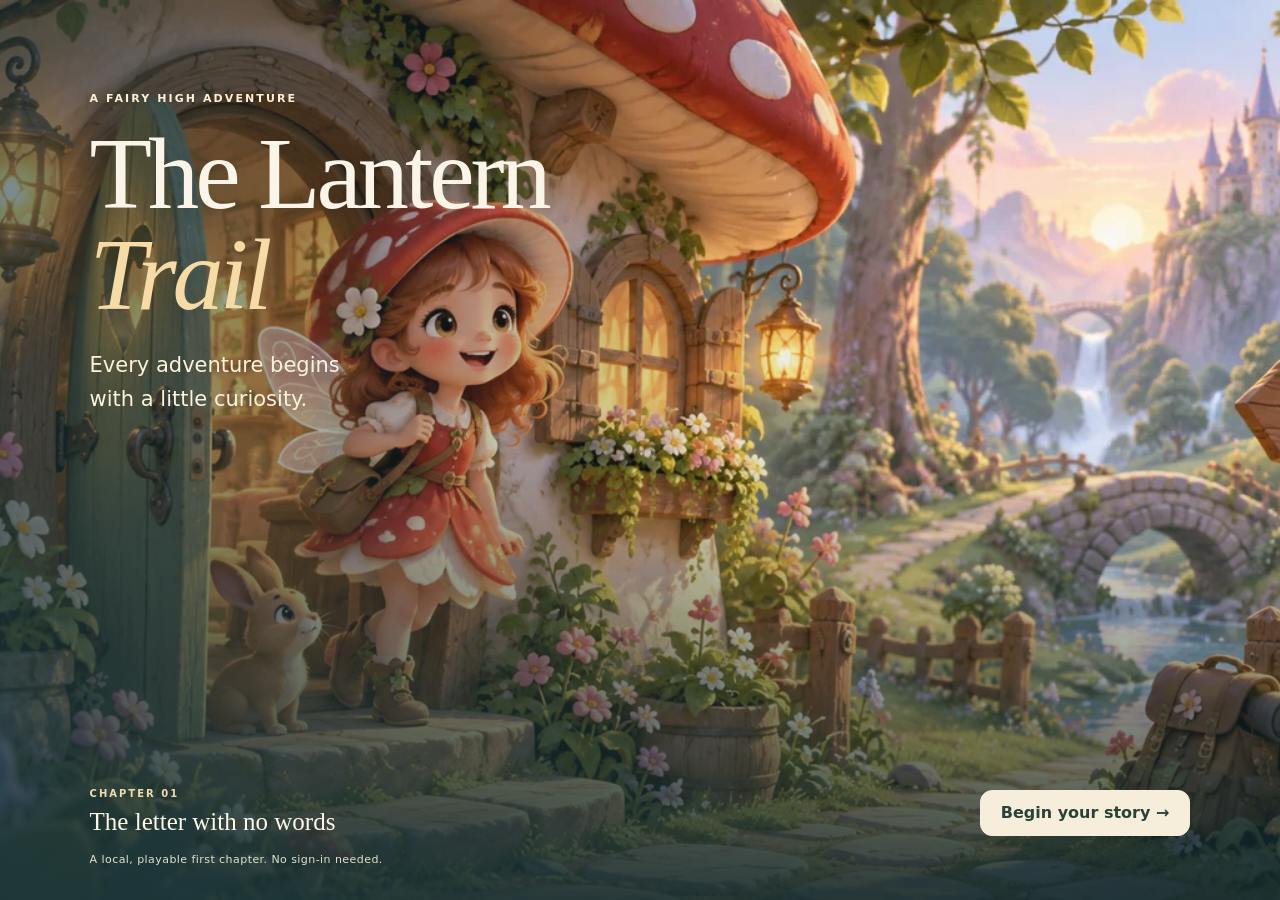
==== commit 95da0dcc: "Expand Fairy High with Lantern Trail Task One" ====
--- a/index.html
+++ b/index.html
@@ -1,84 +1,883 @@
 <!doctype html>
 <html lang="en-AU">
 <head>
-  <meta charset="utf-8" />
-  <meta name="viewport" content="width=device-width,initial-scale=1,viewport-fit=cover,user-scalable=no" />
-  <meta name="theme-color" content="#b75562" />
-  <meta name="apple-mobile-web-app-capable" content="yes" />
-  <meta name="apple-mobile-web-app-status-bar-style" content="black-translucent" />
-  <meta name="apple-mobile-web-app-title" content="Fairy High" />
-  <title>Fairy High</title>
-  <link rel="manifest" href="manifest.webmanifest" />
-  <link rel="stylesheet" href="style.css" />
+  <meta charset="utf-8">
+  <meta name="viewport" content="width=device-width, initial-scale=1, viewport-fit=cover">
+  <meta name="theme-color" content="#687f70">
+  <title>Fairy High · The Lantern Trail</title>
+  <style>
+:root{--paper:#fbf5e9;--paper-light:#fffaf1;--ink:#34483f;--muted:#69796c;--forest:#526f61;--rose:#b7687c;--gold:#c6a262;--line:#d9d8c5;--shadow:0 16px 50px #263f3420;font-family:ui-rounded,'Trebuchet MS',system-ui,sans-serif;color:var(--ink);background:var(--paper);font-synthesis:none}
+*{box-sizing:border-box}body{margin:0}button{font:inherit;color:inherit;-webkit-tap-highlight-color:transparent;cursor:pointer}button:disabled{cursor:default;opacity:.48}button:focus-visible,canvas:focus-visible{outline:3px solid var(--rose);outline-offset:4px}h1:focus{outline:none}img{display:block;max-width:100%}p,h1,h2{margin:0}[hidden]{display:none!important}#app{width:100%;height:100vh;height:100dvh;position:relative;overflow:hidden}body{overscroll-behavior:none}.screen{position:absolute;inset:0;overflow:auto;scrollbar-width:thin}.eyebrow{font-size:11px;letter-spacing:.19em;font-weight:800;color:var(--forest);line-height:1.6}.eyebrow.light{color:#ffefd7}h1,h2{font-family:Georgia,'Times New Roman',serif;font-weight:400;letter-spacing:-.04em}.button{min-height:46px;padding:12px 20px;border:1px solid var(--line);border-radius:12px;background:var(--paper-light);font-size:16px;font-weight:700;display:inline-flex;gap:12px;align-items:center;justify-content:center;line-height:1.2;touch-action:manipulation}.button:not(:disabled):active{transform:translateY(1px)}.primary{background:var(--forest);color:#fff9e8;border-color:var(--forest)}.quiet{background:transparent}.compact{padding:10px 13px}.fine{font-size:12px;line-height:1.5;color:var(--muted)}
+/* Illustrated title */
+.loading{display:grid;place-items:center;background:radial-gradient(circle at 50% 40%,#fffdf4,var(--paper))}.loading-content{text-align:center;padding:25px}.lantern-mark{font-size:40px;color:var(--gold);margin-bottom:24px}.loading h1{font-size:clamp(32px,5vw,52px);margin:15px 0 28px}.loading progress{appearance:none;width:min(280px,70vw);height:6px;display:block;margin:0 auto 16px;border:0;border-radius:9px;background:var(--line)}progress::-webkit-progress-bar{background:var(--line);border-radius:9px}progress::-webkit-progress-value{background:var(--forest);border-radius:9px}.loading p:last-child{font-size:14px;color:var(--muted)}
+.title-screen{background:#7e8d74;overflow:hidden}.title-art{width:100%;height:100%;object-fit:cover;object-position:45% center}.title-shade{position:absolute;inset:0;background:linear-gradient(90deg,#213c4099,transparent 70%),linear-gradient(0deg,#152c2fe6,transparent 50%)}.title-copy{position:absolute;left:max(7vw,env(safe-area-inset-left));top:max(10vh,env(safe-area-inset-top));color:var(--paper)}.title-copy h1{font-size:clamp(58px,8vw,116px);line-height:.99;margin:15px 0 24px;text-shadow:0 3px 24px #1d373130}.title-copy em{font-weight:400;color:#f6dba6}.title-tagline{font-size:clamp(16px,2vw,21px);line-height:1.6;color:#fcf3dd}.title-bottom{position:absolute;left:max(7vw,env(safe-area-inset-left));right:max(7vw,env(safe-area-inset-right));bottom:max(32px,env(safe-area-inset-bottom));display:grid;grid-template-columns:1fr auto;gap:16px;align-items:end;color:#fff8e7}.chapter-kicker{font-size:10px;letter-spacing:.2em;color:#f0dbae;font-weight:800}.title-bottom p:not(.fine){font-family:Georgia,serif;font-size:25px;margin-top:7px}.title-actions{display:flex;gap:12px;flex-wrap:wrap}.title-actions .primary{background:#f6eedb;color:#294338;border-color:#f6eedb}.title-actions .quiet{border-color:#e3d6be70;color:#fbf2df}.title-bottom .fine{grid-column:1/-1;color:#e1e2cc;font-size:11px;letter-spacing:.04em}
+/* Two characters, kept visible together on phones. */
+.selection-screen{display:flex;flex-direction:column;align-items:center;padding:max(30px,env(safe-area-inset-top)) max(24px,env(safe-area-inset-right)) max(20px,env(safe-area-inset-bottom)) max(24px,env(safe-area-inset-left));background:radial-gradient(ellipse at 50% 35%,#fffdf5,#f1eddf);gap:20px}.selection-heading{text-align:center}.selection-heading h1{font-size:clamp(32px,4.5vw,54px);margin:8px 0 10px}.selection-heading>p:last-child{line-height:1.5;font-size:16px;color:var(--muted)}.choices{display:grid;grid-template-columns:1fr 1fr;width:min(820px,100%);gap:24px;flex:1;min-height:260px;max-height:570px}.character-card{position:relative;border:1px solid #cfcbbd;border-radius:24px;overflow:hidden;padding:0;background:#e5e4ce;display:flex;flex-direction:column;min-width:0}.character-card.blossom{background:#ede0df}.character-card[aria-pressed=true]{border:3px solid var(--forest);box-shadow:var(--shadow)}.choice-tick{position:absolute;top:12px;right:12px;width:26px;height:26px;border-radius:50%;display:grid;place-items:center;background:var(--forest);color:white;z-index:1;opacity:0}.character-card[aria-pressed=true] .choice-tick{opacity:1}.character-picture{min-height:0;flex:1;display:flex;justify-content:center;padding:12px 8px 0;background:radial-gradient(ellipse,#fff8e9b0,transparent 65%)}.character-picture img{width:100%;height:100%;object-fit:contain;object-position:center bottom;max-height:390px}.character-description{display:flex;flex-direction:column;align-items:center;gap:5px;padding:17px 8px 19px;background:#fffaf1b8}.character-type{font-size:10px;letter-spacing:.13em;font-weight:800;color:var(--muted)}.character-description strong{font-family:Georgia,serif;font-size:35px;font-weight:400}.character-description>span:last-child{font-size:14px;color:var(--muted)}.selection-footer{display:flex;width:min(820px,100%);gap:15px;align-items:center;justify-content:space-between}.selection-footer p{font-size:13px;color:var(--muted);text-align:center}
+/* Story art and readable text stay separate; neither is painted into the pixel canvas. */
+.story-screen{display:grid;grid-template-columns:1.3fr 1fr;grid-template-rows:1fr;background:var(--paper);overflow:auto}.story-figure{margin:0;min-height:0;position:relative;overflow:hidden}.story-figure>img{width:100%;height:100%;object-fit:cover;object-position:43% center}.art-caption{position:absolute;left:28px;bottom:25px;letter-spacing:.18em;font-size:10px;color:#fff8e9;text-shadow:0 1px 9px #172a20}.story-copy{display:flex;flex-direction:column;justify-content:center;padding:clamp(25px,4vw,70px);gap:20px;min-width:0}.story-copy h1{font-size:clamp(34px,4vw,59px);line-height:1.08}.story-copy>p:not(.eyebrow){font-size:clamp(18px,1.6vw,21px);line-height:1.65;max-width:34em;color:#566859}.story-nav{margin-top:12px;display:flex;align-items:center;justify-content:space-between;gap:10px}.page-number{font-size:12px;color:var(--muted);white-space:nowrap}.picture-clue{border:1px dashed #cabc9e;background:#f6ecd6;padding:12px 16px;display:flex;align-items:center;gap:12px;flex-wrap:wrap;border-radius:12px}.clue-window{font-family:Georgia,serif;font-size:34px;color:#7f8e76}.clue-arrow{font-size:20px;color:var(--muted)}.clue-chest{display:inline-flex;background:#a77a52;color:#ffe2a0;border:2px solid #745345;border-radius:6px;padding:0 13px;font-size:28px;line-height:1.2}.picture-clue small{font-size:13px;color:#695b43}
+/* Game viewport uses the entire available height, not a fixed 16:9 box. */
+.play-screen{display:grid;grid-template-rows:auto auto minmax(100px,1fr) auto;padding:env(safe-area-inset-top) env(safe-area-inset-right) env(safe-area-inset-bottom) env(safe-area-inset-left);overflow:hidden;background:#f8f3e6}.game-header{display:flex;align-items:center;justify-content:space-between;padding:9px 18px;gap:10px;border-bottom:1px solid var(--line)}.game-brand{display:flex;gap:10px;align-items:center}.game-brand>div{display:flex;flex-direction:column;gap:2px}.game-brand span:not(.small-star){font-size:9px;font-weight:800;letter-spacing:.17em}.game-brand strong{font-family:Georgia,serif;font-size:19px;font-weight:400}.small-star{font-size:26px;color:var(--gold)}.header-actions{display:flex;gap:4px}.header-actions .button{font-size:14px;border-color:transparent}.header-actions .button:hover:not(:disabled){background:#e9ecdf}.quest-strip{display:flex;align-items:center;gap:13px;padding:11px 20px;background:#eeeee0}.quest-number{width:36px;height:36px;flex-shrink:0;border:1px solid #bac3ad;border-radius:50%;display:grid;place-items:center;font-family:Georgia,serif;font-size:18px}.quest-copy{flex:1;min-width:0}.quest-copy>span{font-size:9px;letter-spacing:.13em;font-weight:800;color:var(--muted)}.quest-copy p{font-size:17px;line-height:1.4;margin-top:3px}.quest-progress{font-size:12px;color:var(--muted);white-space:nowrap}.stage{min-height:0;position:relative;overflow:hidden;background:#aaba8b}.stage canvas{display:block;width:100%;height:100%;image-rendering:pixelated;touch-action:none}.location-pill{position:absolute;left:16px;top:14px;background:#fff9eada;border:1px solid #fffff0aa;border-radius:9px;padding:7px 11px;font-size:13px;box-shadow:0 2px 12px #39513816;pointer-events:none}.interaction-prompt{position:absolute;left:50%;transform:translateX(-50%);bottom:13px;display:flex;align-items:center;gap:9px;padding:7px 14px 7px 7px;border-radius:12px;background:#fff9eaf5;box-shadow:0 2px 15px #263f3435;font-size:15px;max-width:90%;white-space:nowrap;pointer-events:none}.key-label{border-radius:7px;background:var(--forest);color:#fff8e6;padding:5px 9px;font-size:13px;font-weight:800}.toast{position:absolute;left:50%;transform:translateX(-50%);top:56px;border-radius:12px;background:#34483fec;color:#fff4de;box-shadow:var(--shadow);padding:12px 16px;text-align:center;width:max-content;max-width:85%;font-size:16px;line-height:1.4;pointer-events:none}.transition-curtain{position:absolute;inset:0;background:#f5ebd5;opacity:0;pointer-events:none}.transition-curtain.flash{animation:doorFade .36s ease-out}@keyframes doorFade{from{opacity:.8}to{opacity:0}}
+.game-footer{display:flex;justify-content:space-between;align-items:center;gap:16px;padding:13px 22px 19px;position:relative;min-height:104px;border-top:1px solid var(--line)}.movement{display:flex;gap:20px;align-items:center}.keyboard-help{font-size:13px;color:var(--muted);display:flex;flex-direction:column;gap:5px}.keyboard-help strong{font-size:15px;color:var(--ink)}.dpad{display:none;grid-template-columns:44px 44px 44px;grid-template-rows:38px 38px 38px;gap:3px;grid-template-areas:'. up .' 'left centre right' '. down .'}.move{padding:0;border:1px solid #c1c8b6;border-radius:9px;background:#fffaf0;font-size:16px;touch-action:none;-webkit-user-select:none;user-select:none;-webkit-touch-callout:none}.move.up{grid-area:up}.move.left{grid-area:left}.move.right{grid-area:right}.move.down{grid-area:down}.dpad-centre{grid-area:centre;display:grid;place-items:center;color:#b2b995}.move.is-held{background:#d2deca;border-color:#526f61}.action-controls{display:flex;gap:10px}.action-button{min-width:117px;display:flex;flex-direction:column;gap:6px;min-height:66px;padding:10px 17px}.action-button>span{font-size:16px}.action-button small{font-size:10px;font-weight:400;opacity:.85}.spell{background:#f1dbe4;border-color:#c994a5;color:#6a4152}.save-status{position:absolute;bottom:4px;right:22px;font-size:10px;color:var(--muted)}
+/* Readable dialogue, hints, inventory, map and pause menu. */
+.modal-layer{position:absolute;inset:0;z-index:30;background:#1c32245c;display:flex;align-items:center;justify-content:center;padding:max(18px,env(safe-area-inset-top)) max(18px,env(safe-area-inset-right)) max(18px,env(safe-area-inset-bottom)) max(18px,env(safe-area-inset-left))}.modal-panel{width:min(610px,100%);max-height:100%;overflow:auto;padding:28px;background:var(--paper-light);border:1px solid #e7e0ce;border-radius:22px;box-shadow:0 20px 70px #15271c40;outline:none}.modal-panel h2{font-size:32px;line-height:1.15;margin:8px 0 16px}.modal-body{font-size:18px;line-height:1.6;color:#536357}.modal-body p+p{margin-top:12px}.modal-actions{display:flex;flex-wrap:wrap;gap:10px;align-items:center;justify-content:flex-end;margin-top:22px}.modal-actions .button{min-width:110px}.modal-layer.dialogue{align-items:flex-end}.modal-layer.dialogue .modal-panel{width:min(730px,100%)}.modal-body .control-table{font-size:14px;margin-top:20px;padding-top:16px;border-top:1px solid var(--line);display:grid;grid-template-columns:auto 1fr;gap:8px 16px}.journal-items{display:flex;gap:8px;flex-wrap:wrap;margin-bottom:20px}.journal-item{border:1px solid var(--line);border-radius:10px;padding:7px 11px;font-size:14px}.journal-list{list-style:none;padding:0;margin:0 0 18px;font-size:16px}.journal-list li{padding:4px 0}.journal-list li.done{color:var(--forest)}.journal-list li span{display:inline-block;width:24px}.journal-clue{font-size:16px;padding:14px 17px;border-left:3px solid var(--gold);background:#f3eedc;margin-top:15px}.map-preview{display:block;width:100%;height:auto;border:1px solid #c8c2aa;border-radius:10px;margin-top:20px;image-rendering:pixelated}.map-caption{font-size:12px;color:var(--muted);margin-top:5px}.noscript{position:fixed;inset:0;display:grid;place-items:center;background:var(--paper)}
+@media(pointer:coarse),(max-width:820px){.dpad{display:grid}.keyboard-help{display:none}.game-footer{padding:8px 18px 19px;min-height:150px}.action-controls{flex-direction:column;gap:7px}.action-button{flex-direction:row;min-height:52px;min-width:143px;padding:10px 12px;justify-content:space-between}.action-button small{max-width:50px;text-align:right}.action-button>span{font-size:15px}.key-label{display:none}.interaction-prompt{padding:9px 14px}}
+@media(max-width:600px){.title-copy{left:25px;top:max(42px,8vh)}.title-art{object-position:32% center}.title-copy h1{font-size:64px}.title-copy .title-tagline{font-size:16px}.title-bottom{left:25px;right:25px;bottom:max(24px,env(safe-area-inset-bottom));grid-template-columns:1fr;gap:18px}.title-actions{flex-direction:column}.title-bottom .fine{font-size:10px}.title-bottom p:not(.fine){font-size:23px}.title-bottom .button{width:100%;min-height:48px}.selection-screen{padding:24px 18px 18px;gap:17px}.selection-heading h1{font-size:35px}.selection-heading>p:last-child{font-size:15px}.choices{gap:13px;min-height:245px;max-height:460px}.character-card{border-radius:18px}.character-description{padding:14px 6px;gap:5px}.character-type{font-size:8px;letter-spacing:.09em}.character-description strong{font-size:28px}.character-description>span:last-child{font-size:12px;line-height:1.4;max-width:95px}.character-picture{padding:14px 3px 0}.selection-footer{flex-wrap:wrap;gap:10px}.selection-footer p{order:3;flex-basis:100%}.selection-footer .button{font-size:14px;padding:12px 14px}.story-screen{grid-template-columns:1fr;grid-template-rows:minmax(165px,1fr) auto}.story-figure>img{object-position:40% 48%}.story-copy{padding:23px 24px max(24px,env(safe-area-inset-bottom));gap:13px}.story-copy h1{font-size:34px}.story-copy>p:not(.eyebrow){font-size:18px;line-height:1.5}.story-nav{margin-top:10px;gap:6px}.story-nav .button{font-size:14px;padding:12px}.art-caption{font-size:8px;left:20px;bottom:16px}.game-header{padding:6px 10px;gap:4px}.game-brand strong{font-size:16px}.game-brand{gap:7px}.game-brand span:not(.small-star){font-size:8px}.small-star{font-size:21px}.header-actions{gap:0}.header-actions .button{font-size:12px;padding:10px 8px;min-height:44px}.quest-strip{padding:9px 12px;gap:10px}.quest-number{width:28px;height:28px;font-size:16px}.quest-copy p{font-size:16px;line-height:1.35}.quest-copy>span{font-size:8px;letter-spacing:.08em}.quest-progress{font-size:10px}.game-footer{padding:8px 14px 19px;gap:5px}.modal-panel{padding:22px;border-radius:18px}.modal-panel h2{font-size:29px}.modal-body{font-size:17px;line-height:1.55}.modal-actions{margin-top:18px}.modal-layer{padding:12px}.location-pill{font-size:12px;left:10px;top:10px}.toast{font-size:15px}.interaction-prompt{font-size:14px}}
+@media(max-width:360px){.header-actions .button{padding:9px 6px;font-size:11px}.game-brand strong{font-size:14px}.small-star{display:none}.dpad{grid-template-columns:40px 40px 40px;grid-template-rows:37px 37px 37px}.action-button{min-width:137px}.quest-progress{display:none}.selection-footer .button{padding:11px;font-size:13px}.title-copy h1{font-size:54px}}
+@media(orientation:landscape) and (max-height:560px){.title-copy{top:25px;left:35px}.title-copy h1{font-size:56px;margin:8px 0 12px}.title-tagline{display:none}.title-bottom{left:35px;right:30px;bottom:20px;grid-template-columns:1fr auto}.title-bottom>div>p{font-size:20px}.title-bottom .fine{display:none}.selection-screen{display:grid;grid-template-columns:.9fr 1.5fr;grid-template-rows:1fr auto;padding:16px 22px;gap:12px 24px}.selection-heading{text-align:left}.selection-heading h1{font-size:31px}.selection-heading>p:last-child{font-size:14px}.choices{min-height:0;height:100%;max-height:330px;gap:12px}.character-picture{padding:5px 5px 0;min-height:90px}.character-description{padding:8px 5px}.character-description strong{font-size:24px}.character-description>span:last-child{font-size:11px}.character-type{font-size:8px}.selection-footer{grid-column:1/-1}.selection-footer p{font-size:12px}.story-screen{grid-template-columns:1fr 1.2fr;grid-template-rows:1fr}.story-copy{padding:20px 24px;gap:10px;justify-content:center;overflow:auto}.story-copy h1{font-size:30px}.story-copy>p:not(.eyebrow){font-size:17px;line-height:1.45}.picture-clue{padding:7px 12px}.picture-clue small{font-size:11px}.story-nav{margin-top:4px}.story-nav .button{font-size:14px;padding:10px 13px}.play-screen{grid-template-columns:154px 1fr 150px;grid-template-rows:auto auto minmax(90px,1fr)}.game-header{grid-column:1/-1;padding:2px 14px}.game-brand strong{font-size:15px}.small-star{font-size:20px}.quest-strip{grid-column:1/-1;padding:6px 16px}.quest-copy p{font-size:15px}.quest-copy>span{display:none}.quest-number{height:25px;width:25px}.stage{grid-column:2;grid-row:3}.game-footer{grid-row:3;grid-column:1/-1;display:contents}.movement{grid-column:1;grid-row:3;justify-content:center;align-self:center}.action-controls{grid-column:3;grid-row:3;align-self:center;padding:0 8px}.action-button{min-width:0;font-size:13px;flex-direction:column;justify-content:center;gap:3px}.dpad{grid-template-columns:40px 40px 40px;grid-template-rows:38px 38px 38px}.save-status{bottom:6px;right:9px;font-size:9px}.location-pill{font-size:11px;top:8px;left:8px;padding:6px 9px}.interaction-prompt{font-size:12px;bottom:9px;white-space:normal;text-align:center}.modal-panel{max-height:calc(100dvh - 24px);padding:18px 22px}.modal-panel h2{font-size:27px;margin:6px 0 9px}.modal-body{font-size:17px}.modal-actions{margin-top:12px}}
+@media(prefers-reduced-motion:reduce){*,*::before,*::after{animation:none!important;transition:none!important}}
+
+/* Generous touch targets, including compact phones and landscape. */
+.dpad{grid-template-columns:44px 44px 44px;grid-template-rows:44px 44px 44px}
+@media(pointer:coarse),(max-width:820px){.game-footer{min-height:164px}}
+
+</style>
 </head>
 <body>
 <main id="app">
-  <section id="loading" class="screen active loading-screen"><div class="loading-card"><h1>Fairy High</h1><p>Preparing the magic…</p></div></section>
-
-  <section id="splash" class="screen image-screen">
-    <img class="full-art" data-art="welcome" alt="Two young fairies welcoming you to Fairy High" />
-    <div class="shade"></div>
-    <div class="splash-card glass-card">
-      <span class="eyebrow">A magical school adventure</span>
-      <h1>Fairy High</h1>
-      <p>Pass the Entry Challenge, meet a new friend and begin your first day at Fairy High.</p>
-      <button id="startBtn" class="primary">Start</button>
+  <section id="loading" class="screen loading" aria-labelledby="loadingTitle">
+    <div class="loading-content"><div class="lantern-mark" aria-hidden="true">✦</div><p class="eyebrow">FAIRY HIGH</p><h1 id="loadingTitle">A little light.<br>A new adventure.</h1><progress id="loadProgress" max="6" value="0" aria-label="Loading illustrations"></progress><p id="loadText" role="status">Opening the storybook…</p></div>
+  </section>
+
+  <section id="title" class="screen title-screen" hidden aria-labelledby="titleHeading">
+    <img class="title-art" src="[data-uri]" alt="A mushroom cottage and a winding path through an enchanted garden.">
+    <div class="title-shade"></div>
+    <div class="title-copy"><p class="eyebrow light">A FAIRY HIGH ADVENTURE</p><h1 id="titleHeading" tabindex="-1">The Lantern<br><em>Trail</em></h1><p class="title-tagline">Every adventure begins<br>with a little curiosity.</p></div>
+    <div class="title-bottom"><div><span class="chapter-kicker">CHAPTER 01</span><p>The letter with no words</p></div><div class="title-actions"><button id="continueBtn" class="button primary" hidden>Continue adventure <span aria-hidden="true">→</span></button><button id="newBtn" class="button primary">Begin your story <span aria-hidden="true">→</span></button></div><p id="titleNote" class="fine">A local, playable first chapter. No sign-in needed.</p></div>
+  </section>
+
+  <section id="selection" class="screen selection-screen" hidden aria-labelledby="selectionHeading">
+    <header class="selection-heading"><p class="eyebrow">THE LANTERN TRAIL</p><h1 id="selectionHeading" tabindex="-1">A story of your own.</h1><p>Two curious fairies. One special morning.<br>Who will you be?</p></header>
+    <div class="choices" role="group" aria-label="Choose your fairy">
+      <button class="character-card mushroom" data-character="mushroom" aria-pressed="false"><span class="choice-tick" aria-hidden="true">✓</span><span class="character-picture"><img src="[data-uri]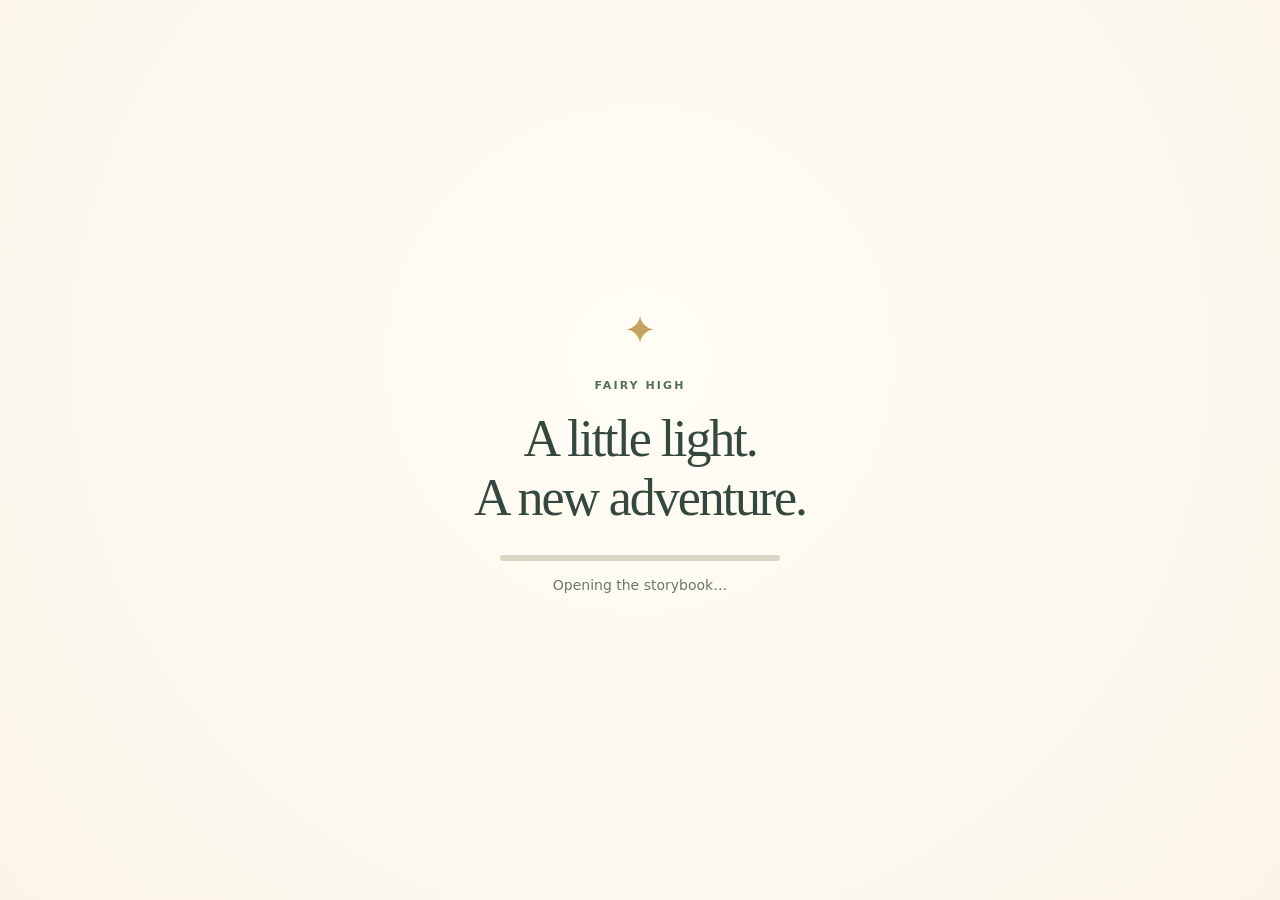
==== commit c6890385: "Add Fairy High Task Two: The Sleepy Greenhouse" ====
--- a/index.html
+++ b/index.html
@@ -29,6 +29,20 @@
 /* Generous touch targets, including compact phones and landscape. */
 .dpad{grid-template-columns:44px 44px 44px;grid-template-rows:44px 44px 44px}
 @media(pointer:coarse),(max-width:820px){.game-footer{min-height:164px}}
+/* Chapter Two: reusable portrait layers; never regenerate the player characters. */
+.story-figure #storyFairy{position:absolute;inset:auto auto 0 4%;width:auto;height:88%;max-width:76%;object-fit:contain;object-position:bottom;filter:drop-shadow(0 9px 18px #37413542)}
+.story-figure #storyBloom{position:absolute;left:auto;right:8%;top:22%;width:26%;height:auto;filter:drop-shadow(0 0 20px #fff5cacc)}
+.chapter-two-art #storyArt{filter:brightness(.83)}
+.plant-icon{width:42px;height:42px;object-fit:contain;flex-shrink:0}.small-drop{width:23px;height:23px;object-fit:contain}
+.plan-beds{display:grid;grid-template-columns:repeat(3,minmax(0,1fr));gap:10px;margin:18px 0}.plan-bed{border:1px solid var(--line);border-radius:12px;background:#f6f1e2;padding:14px 10px;display:flex;flex-direction:column;align-items:center;text-align:center;gap:8px;font-size:14px;line-height:1.4}.plan-bed strong{font-size:16px}
+.water-grid{display:grid;grid-template-columns:repeat(3,minmax(0,1fr));gap:7px;width:min(405px,100%);margin:14px auto}.water-cell{display:flex;align-items:stretch;justify-content:center;min-width:0;min-height:64px}.water-cell.empty{opacity:0;pointer-events:none}
+.pipe-tile{position:relative;display:grid;place-items:center;background:#f0e9d7;border:2px solid #bcc7b7;border-radius:12px;width:100%;padding:7px;touch-action:manipulation;min-height:66px}.pipe-tile img{width:64px;height:64px;image-rendering:pixelated}.pipe-tile.flowing{background:#dbf1ed;border-color:#6babab}.pipe-tile.flowing img{filter:saturate(1.9)}.pipe-letter{position:absolute;left:4px;bottom:1px;color:#4c665b;font-size:13px;font-weight:800;padding:0 3px;background:#fff9e6de;border-radius:4px}.pipe-tile:focus-visible,.tap-switch:focus-visible{outline:3px solid var(--rose);outline-offset:2px}.tap-switch{display:flex;align-items:center;justify-content:center;gap:5px;border:2px solid #819b8e;border-radius:10px;background:#edf0df;width:100%;min-height:50px;padding:7px;font-size:14px;font-weight:700}.tap-switch[aria-pressed=true]{background:#c9e9de}
+.pipe-bed{display:flex;flex-direction:column;align-items:center;text-align:center;justify-content:center;border:1px dashed #baa485;border-radius:12px;width:100%;padding:8px 5px;font-size:11px;line-height:1.3;background:#f4e9d2;gap:3px}.pipe-bed .plant-icon{width:26px;height:26px}.pipe-bed strong{font-size:12px}.pipe-bed.wet{background:#dbebe0;border:1px solid #74a58e}.water-status{text-align:center;font-size:16px;font-weight:700;color:var(--forest)}.water-success{font-size:15px;background:#ecf2df;border-radius:9px;padding:10px}
+.spell-options{display:grid;grid-template-columns:1fr 1fr;gap:12px}.spell-choice{display:flex;flex-direction:column;align-items:center;border:1px solid var(--line);background:#f9f4e7;border-radius:14px;padding:18px 12px;gap:10px;font-size:15px;line-height:1.4}.spell-choice[aria-pressed=true]{border:2px solid var(--forest);background:#e5eddf}.spell-choice:focus-visible{outline:3px solid var(--rose)}
+@media(max-width:600px){.game-brand strong{font-size:14px}.small-star{display:none}.game-brand{gap:0}.header-actions .button{padding:10px 7px}.story-figure #storyFairy{height:96%;left:7%;max-width:78%}.story-figure #storyBloom{top:15%;right:10%;width:21%}.plan-beds{gap:6px}.plan-bed{padding:10px 5px;font-size:12px}.plan-bed strong{font-size:14px}.modal-layer:has(.water-grid) .modal-panel{padding:18px 15px}.modal-layer:has(.water-grid) .modal-panel h2{font-size:27px}.modal-layer:has(.water-grid) .modal-body>p{font-size:15px;line-height:1.4}.water-grid{gap:6px}.pipe-tile img{width:51px;height:51px}.pipe-tile{min-height:62px}.water-cell{min-height:55px}.pipe-bed{padding:5px 3px}.tap-switch{font-size:12px}.plan-bed .plant-icon{width:32px;height:32px}.spell-choice{padding:15px 9px;font-size:14px}}
+@media(max-width:360px){.header-actions .button{font-size:11px;padding:10px 5px}.game-brand strong{font-size:12px}}
+
+.header-actions .button{min-width:44px}
 
 </style>
 </head>
@@ -42,7 +56,7 @@
     <img class="title-art" src="[data-uri]" alt="A mushroom cottage and a winding path through an enchanted garden.">
     <div class="title-shade"></div>
     <div class="title-copy"><p class="eyebrow light">A FAIRY HIGH ADVENTURE</p><h1 id="titleHeading" tabindex="-1">The Lantern<br><em>Trail</em></h1><p class="title-tagline">Every adventure begins<br>with a little curiosity.</p></div>
-    <div class="title-bottom"><div><span class="chapter-kicker">CHAPTER 01</span><p>The letter with no words</p></div><div class="title-actions"><button id="continueBtn" class="button primary" hidden>Continue adventure <span aria-hidden="true">→</span></button><button id="newBtn" class="button primary">Begin your story <span aria-hidden="true">→</span></button></div><p id="titleNote" class="fine">A local, playable first chapter. No sign-in needed.</p></div>
+    <div class="title-bottom"><div><span class="chapter-kicker">CHAPTERS 01 + 02</span><p>The Sleepy Greenhouse</p></div><div class="title-actions"><button id="continueBtn" class="button primary" hidden>Continue adventure <span aria-hidden="true">→</span></button><button id="newBtn" class="button primary">Begin your story <span aria-hidden="true">→</span></button></div><p id="titleNote" class="fine">Two connected chapters. One growing adventure.</p></div>
   </section>
 
   <section id="selection" class="screen selection-screen" hidden aria-labelledby="selectionHeading">
@@ -55,15 +69,15 @@
   </section>
 
   <section id="story" class="screen story-screen" hidden aria-labelledby="storyHeading">
-    <figure class="story-figure"><img id="storyArt" alt=""><span class="art-caption">FAIRY HIGH · THE LANTERN TRAIL</span></figure>
+    <figure class="story-figure"><img id="storyArt" alt=""><img id="storyFairy" alt="" hidden><img id="storyBloom" src="[data-uri]" alt="The Bloom spell" hidden><span class="art-caption">FAIRY HIGH · THE LANTERN TRAIL</span></figure>
     <article class="story-copy"><p id="storyEyebrow" class="eyebrow"></p><h1 id="storyHeading" tabindex="-1"></h1><p id="storyText"></p><div id="storyClue" class="picture-clue" hidden aria-label="The clue: a round window above a chest with a crescent moon"><span class="clue-window" aria-hidden="true">⊕</span><span class="clue-arrow" aria-hidden="true">↓</span><span class="clue-chest" aria-hidden="true">☾</span><small>A round window. A crescent moon.</small></div><nav class="story-nav" aria-label="Story controls"><button id="storyBack" class="button quiet">← Back</button><span id="storyPage" class="page-number"></span><button id="storyNext" class="button primary">Continue →</button></nav></article>
   </section>
 
-  <section id="play" class="screen play-screen" hidden aria-label="Task One game">
-    <header class="game-header"><div class="game-brand"><span class="small-star" aria-hidden="true">✦</span><div><span>FAIRY HIGH</span><strong>The Lantern Trail</strong></div></div><div class="header-actions"><button id="journalBtn" class="button quiet compact" disabled title="Find your journey journal in the travel chest.">Journal</button><button id="helpBtn" class="button quiet compact">Hint</button><button id="menuBtn" class="button quiet compact">Menu</button></div></header>
-    <div class="quest-strip"><div class="quest-number" aria-label="Task one">01</div><div class="quest-copy"><span id="questTitle">THE LETTER WITH NO WORDS</span><p id="objective" role="status"></p></div><span id="questProgress" class="quest-progress"></span></div>
-    <div id="stage" class="stage"><canvas id="game" width="440" height="280" tabindex="0" aria-label="Explore with the arrow keys or WASD. E to talk or use, F to cast Glow."></canvas><span id="location" class="location-pill"></span><div id="toast" class="toast" role="status" hidden></div><div id="interactionPrompt" class="interaction-prompt" hidden><span class="key-label">E</span><span id="interactionLabel"></span></div><div id="transitionCurtain" class="transition-curtain" aria-hidden="true"></div></div>
-    <footer class="game-footer"><div class="movement"><div class="dpad" role="group" aria-label="Movement controls"><button class="move up" data-key="up" aria-label="Move up">▲</button><button class="move left" data-key="left" aria-label="Move left">◀</button><span class="dpad-centre" aria-hidden="true">✦</span><button class="move right" data-key="right" aria-label="Move right">▶</button><button class="move down" data-key="down" aria-label="Move down">▼</button></div><p class="keyboard-help"><strong>Explore at your own pace.</strong><span>Arrow keys / WASD to move · E to talk or use · F for Glow</span></p></div><div class="action-controls"><button id="useBtn" class="button primary action-button"><span>Talk / Use</span><small>E</small></button><button id="glowBtn" class="button spell action-button" disabled><span>✦ Glow</span><small id="glowLabel">Find your wand</small></button></div><span id="saveStatus" class="save-status" role="status"></span></footer>
+  <section id="play" class="screen play-screen" hidden aria-label="The Lantern Trail game">
+    <header class="game-header"><div class="game-brand"><span class="small-star" aria-hidden="true">✦</span><div><span>FAIRY HIGH</span><strong>The Lantern Trail</strong></div></div><div class="header-actions"><button id="spellsBtn" class="button quiet compact" disabled>Spells</button><button id="journalBtn" class="button quiet compact" disabled title="Find your journey journal in the travel chest.">Journal</button><button id="helpBtn" class="button quiet compact">Hint</button><button id="menuBtn" class="button quiet compact">Menu</button></div></header>
+    <div class="quest-strip"><div id="questNumber" class="quest-number" aria-label="Task one">01</div><div class="quest-copy"><span id="questTitle">THE LETTER WITH NO WORDS</span><p id="objective" role="status"></p></div><span id="questProgress" class="quest-progress"></span></div>
+    <div id="stage" class="stage"><canvas id="game" width="440" height="280" tabindex="0" aria-label="Explore with the arrow keys or WASD. E to talk or use, F to cast, Q to choose a spell."></canvas><span id="location" class="location-pill"></span><div id="toast" class="toast" role="status" hidden></div><div id="interactionPrompt" class="interaction-prompt" hidden><span class="key-label">E</span><span id="interactionLabel"></span></div><div id="transitionCurtain" class="transition-curtain" aria-hidden="true"></div></div>
+    <footer class="game-footer"><div class="movement"><div class="dpad" role="group" aria-label="Movement controls"><button class="move up" data-key="up" aria-label="Move up">▲</button><button class="move left" data-key="left" aria-label="Move left">◀</button><span class="dpad-centre" aria-hidden="true">✦</span><button class="move right" data-key="right" aria-label="Move right">▶</button><button class="move down" data-key="down" aria-label="Move down">▼</button></div><p class="keyboard-help"><strong>Explore at your own pace.</strong><span>Arrow keys / WASD to move · E to talk or use · F to cast · Q to switch spell</span></p></div><div class="action-controls"><button id="useBtn" class="button primary action-button"><span>Talk / Use</span><small>E</small></button><button id="glowBtn" class="button spell action-button" disabled><span id="spellName">✦ Glow</span><small id="glowLabel">Find your wand</small></button></div><span id="saveStatus" class="save-status" role="status"></span></footer>
   </section>
 
   <div id="modal" class="modal-layer" hidden>
@@ -132,7 +146,49 @@
       [4,3],[10,3],[17,3],[23,3],[30,3],[37,3],[46,3]
     ].map(([x,y]) => ({...pos(x,y),w:76,h:94}))
   };
-  const maps = {cottage, garden};
+  // Chapter Two extends the same world. All doorway access points sit on walkable ground.
+  const village={id:'village',name:'Mossbell Village',subtitle:'A very leafy problem',cols:56,rows:40,
+    spawn:{...pos(4,26),dir:'right'},
+    paths:[[3,26,17,26,2.6],[17,26,28,23,2.6],[28,23,40,23,2.6],[40,23,50,16,2.6],
+      [15,26,15,14,2],[28,23,31,14,2],[40,23,42,30,2],[17,26,18,33,1.3]],
+    ponds:[],trees:[[4,5],[9,5],[24,5],[38,5],[47,5],[52,8],[5,14],[7,21],[8,33],[15,36],[28,35],[35,35],[50,31],[51,23],[34,19],[23,18],[48,11]].map(([x,y])=>({...pos(x,y),w:76,h:94})),
+    objects:[
+      item('backHome','pathExit','Path to Thistle Cottage',2,24.5,1.5,3,4,26,{range:35}),
+      item('greenhouse','building','Enter the greenhouse',26,5.2,10,8,31,14,{solid:true,body:box(26.5,9,9,4.2),art:'greenhouse'}),
+      item('bakery','building','Enter the bakery',11,6.2,8,7,15,14,{solid:true,body:box(11.6,9,6.8,4.2),art:'bakery'}),
+      item('library','building','Enter the library',38,23.1,8,6,42,30,{solid:true,body:box(38.5,25,7,4.1),art:'library'}),
+      item('fountain','fountain','The wish fountain',24,25.7,4,3,26,29.4,{solid:true}),
+      item('villageBoard','notice','Village notice board',19,22,2,1.5,20,24,{solid:true}),
+      item('resident','resident','Talk to Wren',18,29.3,1,1.7,18.5,31.4,{solid:true,body:box(18.2,30.6,.6,.4)}),
+      item('forestGate','forestGate','The sleeping flower gate',48.7,13,2,5,48,16,{solid:true,body:box(49.4,13,1.2,5),range:41}),
+      item('villageLantern','lantern','The village lantern',36,25,1,2,36.5,27.4,{solid:true,body:box(36.3,26.5,.4,.5)}),
+      item('villageBench','bench','A bench in the sun',14,31,3,1.5,15.5,33,{solid:true})
+    ]};
+  const greenhouse={id:'greenhouseRoom',name:'The Sleepy Greenhouse',subtitle:'Sunshine, water and a little patience',interior:true,cols:32,rows:26,
+    spawn:{...pos(16,23.4),dir:'up'},paths:[],ponds:[],trees:[],
+    objects:[
+      item('fern','fern','Talk to Gardener Fern',9,18,1.4,1.8,9.7,20.2,{solid:true,body:box(9.3,19.4,.7,.4)}),
+      item('plan','plan','Fern’s garden plan',21,18,3,1.8,22.5,20.2,{solid:true}),
+      item('shutter0','shutter','West shutters',5,4.2,4,2.1,7,7,{solid:true,index:0}),
+      item('shutter1','shutter','Middle shutters',14,4.2,4,2.1,16,7,{solid:true,index:1}),
+      item('shutter2','shutter','East shutters',23,4.2,4,2.1,25,7,{solid:true,index:2}),
+      item('bed0','bedPlants','Sun daisies',4.5,10,5,3,7,13.8,{solid:true,index:0}),
+      item('bed1','bedPlants','Moonbells',13.5,10,5,3,16,13.8,{solid:true,index:1}),
+      item('bed2','bedPlants','Star marigolds',22.5,10,5,3,25,13.8,{solid:true,index:2}),
+      item('channels','waterControl','The water channels',13.5,16,5,2.6,16,19.4,{solid:true}),
+      item('wateringCan','plant','The watering can',3,20,1.5,1.8,4.8,22,{solid:true}),
+      item('greenhouseExit','door','Back to Mossbell Village',15,23.75,2,1,16,23.6,{range:34})
+    ]};
+  function villageRoom(id,name,role){return {id,name,subtitle:'Mossbell Village',interior:true,cols:28,rows:22,
+    spawn:{...pos(14,18.5),dir:'up'},paths:[],ponds:[],trees:[],windows:[{...pos(21.9,2),r:26}],rug:box(9.5,12.7,9,4),
+    objects:[item(id+'Host',role,role==='baker'?'Talk to Bunty the baker':'Talk to the librarian',10,9,1.4,1.8,10.7,11.2,{solid:true,body:box(10.3,10.4,.7,.4)}),
+      item(id+'Shelf','books',role==='baker'?'The recipe shelf':'Books about the forest',17,3.5,4,1.5,19,5.5,{solid:true}),
+      item(id+'Counter','counter',role==='baker'?'The cake counter':'The reading table',13,9,4,2,15,11.8,{solid:true,role}),
+      item(id+'Exit','door','Back to the village',13,19.75,2,1,14,19.55,{range:34})]};}
+  const bakeryRoom=villageRoom('bakeryRoom','Bunty’s Bakery','baker');
+  const libraryRoom=villageRoom('libraryRoom','Mossbell Library','librarian');
+  const maps = {cottage, garden, village, greenhouseRoom:greenhouse, bakeryRoom, libraryRoom};
+
   for (const map of Object.values(maps)) {
     map.width = map.cols * TILE;
     map.height = map.rows * TILE;
@@ -145,10 +201,12 @@
     const m = maps[mapId];
     if (!m || !Number.isFinite(x) || !Number.isFinite(y)) return false;
     const b = bodyAt(x,y);
-    const margin = mapId === 'cottage' ? TILE : TILE*1.7;
-    const top = mapId === 'cottage' ? TILE*3.5 : margin;
+    const indoor=mapId==='cottage'||m.interior;
+    const margin = indoor ? TILE : TILE*1.7;
+    const top = indoor ? TILE*3.5 : margin;
     if(b.x<margin || b.y<top || b.x+b.w>m.width-margin || b.y+b.h>m.height-margin) return false;
     if (mapId==='garden' && b.x+b.w > 48.9*TILE) return false;
+    if (mapId==='village' && b.x+b.w > 49.9*TILE) return false;
     for(const o of m.objects) if(o.solid && overlap(b,o.body || o)) return false;
     for(const p of m.ponds || []) if(overlap(b,p)) return false;
     for(const t of m.trees || []) if(overlap(b,{x:t.x-10,y:t.y-7,w:20,h:16})) return false;
@@ -165,19 +223,52 @@
   if(typeof module==='object'&&module.exports)module.exports=api;else root.FairyCore=api;
 })(typeof globalThis!=='undefined'?globalThis:this,function(World){
   'use strict';
-  const VERSION=1;
+  const VERSION=2;
   const SAVE_KEY='fairy-high-lantern-task1-v1';
   const CHARACTERS={mushroom:{name:'Mimi Mushroom',short:'Mimi'},blossom:{name:'Posy Blossom',short:'Posy'}};
   const flagNames=['inspected','talked','wand','revealed','packed','complete','gardenLit'];
   const clue='Beneath the round window, find the chest marked with a crescent moon. Your satchel and journey journal wait inside. Then follow the path to Mossbell Village. Your Lantern Trail begins there.';
+  const LIGHT_TARGET=[true,false,true];
+  const BED_NAMES=['Sun daisies','Moonbells','Star marigolds'];
+  function newTask2(){return {arrived:false,metFern:false,planRead:false,shutters:[false,true,false],channels:[0,0,1],waterOn:false,learnedBloom:false,complete:false,lanternLit:false};}
+  // Water travels only between touching pipe ends. There are three movable pieces.
+  // Direction numbers: north 0, east 1, south 2, west 3.
+  function channelTiles(t){
+    const rotate=(ports,r)=>ports.map(d=>(d+r)%4);
+    return [
+      {x:1,y:0,ports:[2],kind:'source'}, {x:1,y:1,ports:[0,1,2,3],kind:'cross'},
+      {x:0,y:1,ports:rotate([0,1],t.channels[0]),kind:'turn',index:0},
+      {x:2,y:1,ports:rotate([0,1],t.channels[1]),kind:'turn',index:1},
+      {x:1,y:2,ports:rotate([0,2],t.channels[2]),kind:'straight',index:2},
+      {x:0,y:2,ports:[0],kind:'bed',bed:0}, {x:2,y:2,ports:[0],kind:'bed',bed:2},
+      {x:1,y:3,ports:[0],kind:'bed',bed:1}
+    ];
+  }
+  function waterFlow(t){
+    const wet=[false,false,false],tiles=channelTiles(t),reached=new Set();
+    if(!t.waterOn)return {wet,reached:[]};
+    const at=new Map(tiles.map(o=>[`${o.x},${o.y}`,o])),queue=[at.get('1,0')];reached.add('1,0');
+    const delta=[[0,-1],[1,0],[0,1],[-1,0]];
+    for(let n=0;n<queue.length;n++){
+      const a=queue[n];if(a.kind==='bed')wet[a.bed]=true;
+      for(const d of a.ports){const [dx,dy]=delta[d],key=`${a.x+dx},${a.y+dy}`,b=at.get(key);
+        if(b&&b.ports.includes((d+2)%4)&&!reached.has(key)){reached.add(key);queue.push(b);}}
+    }
+    return {wet,reached:[...reached]};
+  }
+  function plantStatus(s){const t=s.task2,flow=waterFlow(t);return BED_NAMES.map((name,i)=>({name,light:t.shutters[i]===LIGHT_TARGET[i],wet:flow.wet[i],awake:t.shutters[i]===LIGHT_TARGET[i]&&flow.wet[i]}));}
+  function allAwake(s){return plantStatus(s).every(b=>b.awake);}
+  function chapter(s){return s.flags.complete?2:1;}
+  function chapterTitle(s){return chapter(s)===1?'THE LETTER WITH NO WORDS':s.task2.complete?'THE GREENHOUSE IS WIDE AWAKE':'THE SLEEPY GREENHOUSE';}
+  function task2Checklist(s){const t=s.task2;return [['Reach Mossbell Village',t.arrived],['Meet Gardener Fern',t.metFern],['Find the right light for each bed',plantStatus(s).every(b=>b.light)],['Guide water to all three beds',waterFlow(t).wet.every(Boolean)],['Learn Bloom from Fern',t.learnedBloom],['Wake the flowers on the forest gate',t.complete]];}
   function newState(character='mushroom') {
     if(!CHARACTERS[character])throw new Error('Choose one of the two fairies.');
-    return {version:VERSION,character,map:'cottage',player:{...World.maps.cottage.spawn},flags:Object.fromEntries(flagNames.map(k=>[k,false])),distance:0};
+    return {version:VERSION,character,map:'cottage',player:{...World.maps.cottage.spawn},flags:Object.fromEntries(flagNames.map(k=>[k,false])),distance:0,spell:'glow',task2:newTask2()};
   }
   function restore(raw){
     try{
       const s=typeof raw==='string'?JSON.parse(raw):raw;
-      if(!s || s.version!==VERSION || !CHARACTERS[s.character] || !World.maps[s.map])return null;
+      if(!s || ![1,VERSION].includes(s.version) || !CHARACTERS[s.character] || !World.maps[s.map])return null;
       const clean=newState(s.character);
       clean.map=s.map;
       for(const key of flagNames)clean.flags[key]=s.flags?.[key]===true;
@@ -190,12 +281,30 @@
       const p=s.player;
       if(p && World.canStand(clean.map,p.x,p.y))clean.player={x:p.x,y:p.y,dir:['up','down','left','right'].includes(p.dir)?p.dir:'down'};
       else clean.player={...World.maps[clean.map].spawn};
+      if(s.version===VERSION&&s.task2&&typeof s.task2==='object'){
+        const t=clean.task2,old=s.task2;
+        for(const k of ['arrived','metFern','planRead','waterOn','lanternLit'])t[k]=old[k]===true;
+        if(Array.isArray(old.shutters)&&old.shutters.length===3)t.shutters=old.shutters.map(v=>v===true);
+        if(Array.isArray(old.channels)&&old.channels.length===3)t.channels=old.channels.map(v=>Number.isInteger(v)&&v>=0&&v<4?v:0);
+        t.arrived=t.arrived&&f.complete;t.metFern=t.metFern&&t.arrived;
+        t.learnedBloom=old.learnedBloom===true&&t.metFern&&allAwake(clean);
+        t.complete=old.complete===true&&t.learnedBloom;
+        clean.spell=s.spell==='bloom'&&t.learnedBloom?'bloom':'glow';
+      }
+      if(!f.complete&&!['cottage','garden'].includes(clean.map)){clean.map='cottage';clean.player={...World.maps.cottage.spawn};}
       return clean;
     }catch(_){return null;}
   }
   function objective(s){
     const f=s.flags;
-    if(f.complete)return 'Task One complete. Explore home, or return to the title.';
+    if(f.complete){const t=s.task2;
+      if(t.complete)return 'Task Two complete. The path to Bramblewood is open.';
+      if(!t.arrived)return 'Use the village gate to visit Mossbell Village.';
+      if(!t.metFern)return 'Find Gardener Fern inside the greenhouse.';
+      if(t.learnedBloom)return 'Choose Bloom and wake the flower gate in the village.';
+      if(allAwake(s))return 'The plants are awake. Tell Gardener Fern.';
+      return 'Help all three plant beds get the light and water they need.';
+    }
     if(f.packed)return 'Follow the garden path to the village gate.';
     if(f.revealed)return 'Find the moon-marked chest beneath the round window.';
     if(!f.inspected)return 'Inspect the invitation on the cottage table.';
@@ -204,13 +313,22 @@
     return 'Stand by the invitation and cast Glow.';
   }
   function hasGlow(s){return s.flags.wand&&s.flags.talked;}
-  function checklist(s){const f=s.flags;return [
+  function checklist(s){if(s.flags.complete)return task2Checklist(s);const f=s.flags;return [
     ['Inspect the invitation',f.inspected],['Talk to Aunt Thistle',f.talked],['Find your wand',f.wand],
     ['Reveal the hidden message',f.revealed],['Pack your satchel and journal',f.packed],['Reach the village gate',f.complete]
   ];}
   function hint(s){
     const f=s.flags;
-    if(f.complete)return 'This chapter ends at the gate. Mossbell Village is the next chapter, not a playable area in this build.';
+    if(f.complete){const t=s.task2;
+      if(t.complete)return 'You can revisit the village, greenhouse and home. Task Three starts in Bramblewood, in the next chapter.';
+      if(!t.arrived)return 'Use the same gate at the east end of your garden. Your packed bag is ready.';
+      if(!t.metFern)return 'Follow the village path north to the glass greenhouse. Fern is beside the workbench inside.';
+      if(t.learnedBloom)return 'Find the flower gate on the east side of the village. Choose Bloom from your spell button, then cast it beside the gate.';
+      if(allAwake(s))return 'All three beds have what they need. Talk to Fern near the greenhouse entrance.';
+      if(!t.planRead)return 'Read the picture plan on Fern’s workbench. It shows which beds want sun and which want shade.';
+      if(!plantStatus(s).every(b=>b.light))return 'Open the west and east shutters for the sun-loving flowers. Keep the middle shutters closed for the moonbells.';
+      return 'Use the water channels in the middle aisle. Turn A to join right and down; B to join left and down; C to point up and down. Then turn the tap on.';
+    }
     if(f.packed)return 'Leave through the door at the bottom of the cottage. Follow the pale path right through the garden, then use the gate.';
     if(f.revealed)return 'There are three chests. Look for the crescent moon on the chest in the upper-right corner, just below the round window.';
     if(!f.inspected)return 'The cream-coloured invitation is on the table near the middle of the cottage. Stand just below the table and use Talk / Use.';
@@ -221,7 +339,7 @@
   function dialogue(speaker,...pages){return {type:'dialogue',speaker,pages};}
   function story(title,art,pages){return {type:'story',title,art,pages};}
   class Game {
-    constructor(character='mushroom',saved=null){this.state=restore(saved)||newState(character);this.effects={glow:0,walk:0};}
+    constructor(character='mushroom',saved=null){this.state=restore(saved)||newState(character);this.effects={glow:0,bloom:0,walk:0};}
     snapshot(){return JSON.parse(JSON.stringify(this.state));}
     serialise(){return JSON.stringify(this.state);}
     get nearby(){
@@ -233,6 +351,7 @@
       if(!Number.isFinite(dt)||dt<0||!Number.isFinite(dx)||!Number.isFinite(dy))return;
       const length=Math.hypot(dx,dy),p=this.state.player;
       this.effects.glow=Math.max(0,this.effects.glow-Math.min(dt,.1));
+      this.effects.bloom=Math.max(0,this.effects.bloom-Math.min(dt,.1));
       if(!length)return;
       dx/=length;dy/=length;
       p.dir=Math.abs(dx)>Math.abs(dy)?(dx<0?'left':'right'):(dy<0?'up':'down');
@@ -248,6 +367,7 @@
     use(){
       const o=this.nearby,f=this.state.flags;
       if(!o)return {type:'toast',text:'Move closer to a person, door or object.'};
+      if(this.state.flags.complete&&!['cottage','garden'].includes(this.state.map))return this.useTask2(o);
       switch(o.id){
         case 'letter':
           f.inspected=true;
@@ -287,20 +407,94 @@
         case 'lantern':return dialogue('An old garden lantern',f.gardenLit?'Your gentle Glow spell has lit it. A little light can make a familiar place feel different.':'A little garden lantern, waiting for some light.');
         case 'sign':return dialogue('Mossbell Village','Follow the pale path to the gate. The village greenhouse is just beyond the woods.');
         case 'gate':
-          if(f.complete)return dialogue('The road to Mossbell Village','Task One is complete. Mossbell Village begins in the next chapter. You can keep exploring the garden and cottage.');
+          if(f.complete)return this.enterVillage();
           if(!f.packed)return dialogue('Not quite ready','Your journey needs a readable invitation, a wand, a satchel and a journal. Finish getting ready at home first.',hint(this.state));
           f.complete=true;
-          return story('Your Lantern Trail begins','garden',[`${CHARACTERS[this.state.character].short} has solved the first mystery: the letter with no words.`,`With a wand, satchel and journal, you are ready for Mossbell Village. This is the end of Task One. Fairy High is still ahead.`]);
+          return story('Your Lantern Trail begins','garden',[`${CHARACTERS[this.state.character].short} has solved the first mystery: the letter with no words.`,`Your bag is packed. Use the village gate when you are ready to visit Mossbell. Fairy High is still ahead.`]);
         default:return dialogue(o.label,'There is nothing to use here just now.');
       }
     }
+    enterVillage(){
+      const first=!this.state.task2.arrived;this.state.task2.arrived=true;this.changeMap('village');
+      if(!first)return {type:'transition',text:'Mossbell Village'};
+      const e=story('Something is snoring.','village',[`Mossbell Village smells of warm buns and damp leaves. From the greenhouse comes a very tiny snore.`,`A note on the path reads: “Plants asleep. Gardener puzzled. Helpful fairy wanted.” That sounds like your next stop.`]);
+      e.eyebrow='TASK TWO · THE SLEEPY GREENHOUSE';return e;
+    }
+    useTask2(o){
+      const s=this.state,t=s.task2;
+      if(o.kind==='shutter'){
+        if(t.learnedBloom)return dialogue('Happy plants','The shutters are just right now. The plants would rather not have another nap.');
+        t.shutters[o.index]=!t.shutters[o.index];
+        return {type:'toast',text:`${o.label}: ${t.shutters[o.index]?'open. Sunshine spills in.':'closed. Cool shade falls over the bed.'}`};
+      }
+      if(o.kind==='bedPlants'){
+        const b=plantStatus(s)[o.index],wish=o.index===1?'We like cool shade. Too much sunshine makes us droop.':'We love sunshine. Open our shutters and let it in.';
+        return dialogue(b.name,b.awake?'The flowers stretch. A tiny leaf gives you a wave.':wish,b.wet?'Their soil is nicely damp.':'Their soil is dry. The water channels can bring them a drink.');
+      }
+      switch(o.id){
+        case 'backHome':return this.changeMap('garden',{x:46.2*World.TILE,y:15*World.TILE,dir:'left'});
+        case 'greenhouse':return this.changeMap('greenhouseRoom');
+        case 'greenhouseExit':return this.changeMap('village',{x:31*World.TILE,y:14*World.TILE,dir:'down'});
+        case 'bakery':return this.changeMap('bakeryRoom');
+        case 'library':return this.changeMap('libraryRoom');
+        case 'bakeryRoomExit':return this.changeMap('village',{x:15*World.TILE,y:14*World.TILE,dir:'down'});
+        case 'libraryRoomExit':return this.changeMap('village',{x:42*World.TILE,y:30*World.TILE,dir:'down'});
+        case 'fern':
+          t.metFern=true;
+          if(t.complete)return dialogue('Gardener Fern','You woke the gate. Brilliant. Come back any time—especially if you hear more snoring.');
+          if(t.learnedBloom)return dialogue('Gardener Fern','Try Bloom on the flowers covering the east gate. They like the same gentle magic.');
+          if(allAwake(s)){
+            t.learnedBloom=true;s.spell='bloom';
+            const e=story('A brand-new spell: Bloom.','bloomStory',['The daisies wiggle. The moonbells chime. One marigold sneezes a tiny puff of glitter.','“You listened to what each plant needed,” says Fern. “Now try this: hold your wand, picture a bud opening, and say Bloom.”','Bloom wakes special flowers and vines. Use it at the flower gate on the east side of the village.']);e.eyebrow='NEW SPELL · BLOOM';return e;
+          }
+          return dialogue('Gardener Fern','My flowers are having a rather long nap. The gate vines are asleep too, so the road to Bramblewood is stuck.','Check my picture plan. Give each bed the right light, then turn the water channels so every bed gets a drink.','Magic is lovely, but it cannot do the watering for you. I have tried. My boots are still damp.');
+        case 'plan':t.planRead=true;return {type:'plan'};
+        case 'channels':return {type:'waterPuzzle'};
+        case 'wateringCan':return dialogue('A very small watering can','A label says: “For tiny pots only.” These flower beds need the water channels.');
+        case 'villageBoard':return dialogue('Mossbell notices','Greenhouse: Helpful fairy wanted. Plants have been asleep since breakfast.','Bakery: Please do not teach the buns to fly. Library: Whispering is fine. Whispering spells are not.');
+        case 'fountain':return dialogue('The wish fountain','A little stone frog is wearing a crown. Someone has wished for more biscuits. Twice.');
+        case 'resident':return dialogue('Wren','The greenhouse is north of the fountain. Fern grows the flowers that curl around the forest gate.','You are heading to Fairy High? Me too, one day. I am practising not turning my socks into moths.');
+        case 'villageBench':return dialogue('A sunny seat','Warm wood, birdsong and the smell of cinnamon. A fine place to plan a little adventure.');
+        case 'villageLantern':return dialogue('The village lantern',t.lanternLit?'Your Glow spell shines inside the glass.':'Its glass is shaped like a bluebell. A little Glow would light it.');
+        case 'bakeryRoomHost':return dialogue('Bunty the baker','Welcome. Watch the buns—they roll away when nobody is looking.','Fern could use a hand in the greenhouse. I would help, but the dough and I are in the middle of an argument.');
+        case 'bakeryRoomCounter':return dialogue('The cake counter','Star biscuits, honey buns and one cake shaped like a very surprised hedgehog.');
+        case 'bakeryRoomShelf':return dialogue('Bunty’s recipes','One recipe is called Cloud Cake. Underneath: “Use flour. Actual clouds do not work.”');
+        case 'libraryRoomHost':return dialogue('The librarian','Fairy High has a library even bigger than this one. Some books sneeze when you open them.','For now, your trail leads through the greenhouse. Look for Fern’s picture plan.');
+        case 'libraryRoomShelf':return dialogue('A book about plants','Sun daisies and star marigolds love sunlight. Moonbells prefer shade. All three need water.');
+        case 'libraryRoomCounter':return dialogue('The reading table','An old book shows the Lantern Trail winding through Bramblewood. That is the next part of your journey.');
+        case 'forestGate':
+          if(t.complete)return dialogue('The way to Bramblewood','The flowers have opened the gate. Task Two is complete. The next chapter starts in Bramblewood. You can keep exploring the village for now.');
+          return dialogue('The sleeping flower gate',t.learnedBloom?'The buds twitch as you raise your wand. Choose Bloom and cast it beside the gate.':'The vines are fast asleep. A small sign says: “Please ask the gardener. Pulling makes them grumpy.”');
+        default:return dialogue(o.label,'Take a look around. There may be a clue nearby.');
+      }
+    }
+    rotateChannel(index){
+      if(this.state.map!=='greenhouseRoom'||this.nearby?.id!=='channels'||!Number.isInteger(index)||index<0||index>2)return false;
+      if(this.state.task2.learnedBloom)return false;
+      const t=this.state.task2;t.channels[index]=(t.channels[index]+1)%4;return true;
+    }
+    toggleWater(){
+      if(this.state.map!=='greenhouseRoom'||this.nearby?.id!=='channels'||this.state.task2.learnedBloom)return false;
+      this.state.task2.waterOn=!this.state.task2.waterOn;return true;
+    }
+    chooseSpell(spell){if(spell==='glow'&&hasGlow(this.state)||spell==='bloom'&&this.state.task2.learnedBloom){this.state.spell=spell;return true;}return false;}
     changeMap(map,spawn){
       this.state.map=map;this.state.player={...(spawn||World.maps[map].spawn)};
       this.effects.glow=0;
       return {type:'transition',text:World.maps[map].name};
     }
     cast(){
-      const f=this.state.flags;
+      const f=this.state.flags,t=this.state.task2;
+      if(this.state.spell==='bloom'){
+        if(!t.learnedBloom)return {type:'toast',text:'Gardener Fern can teach you Bloom.'};
+        this.effects.bloom=1.15;
+        if(this.state.map==='village'&&this.nearby?.id==='forestGate'){
+          if(t.complete)return {type:'toast',text:'The gate flowers give another happy wiggle.'};
+          t.complete=true;
+          const e=story('Wake up, little gate.','bloomStory',['You lift your wand. Bloom. The buds open one by one, like tiny lanterns. The vines curl gently away from the path.','The way to Bramblewood is clear. Task Two is complete. Somewhere beyond the trees, your next adventure is waiting.']);e.eyebrow='TASK TWO COMPLETE';return e;
+        }
+        return {type:'toast',text:'A swirl of petals dances around your wand.'};
+      }
       if(!f.wand)return {type:'toast',text:'Find your wand before casting Glow.'};
       if(!f.talked)return {type:'toast',text:'Ask Aunt Thistle how to cast Glow.'};
       this.effects.glow=1.15;
@@ -311,6 +505,10 @@
         f.revealed=true;
         return story('Words made of light','glow',['Your Glow spell brushes the paper. Golden words appear beneath the little lantern.',clue]);
       }
+      if(o?.id==='villageLantern'){
+        t.lanternLit=true;return {type:'toast',text:'A warm light shines inside the bluebell lantern.'};
+      }
+      if(o?.id==='forestGate')return {type:'toast',text:'Glow lights the leaves, but cannot wake them. This gate needs Bloom.'};
       if(o?.id==='lantern'){
         f.gardenLit=true;
         return {type:'toast',text:'The old garden lantern begins to glow.'};
@@ -318,7 +516,7 @@
       return {type:'toast',text:'A gentle light dances around your wand.'};
     }
   }
-  return {VERSION,SAVE_KEY,CHARACTERS,clue,newState,restore,objective,hasGlow,checklist,hint,Game};
+  return {VERSION,SAVE_KEY,CHARACTERS,clue,newState,restore,objective,hasGlow,checklist,hint,Game,newTask2,LIGHT_TARGET,BED_NAMES,channelTiles,waterFlow,plantStatus,allAwake,chapter,chapterTitle,task2Checklist};
 });
 
 </script>
@@ -409,7 +607,7 @@
     base(map){
       if(this.bases[map.id])return this.bases[map.id];
       const cv=document.createElement('canvas');cv.width=map.width;cv.height=map.height;const c=cv.getContext('2d');
-      if(map.id==='cottage')this.houseBase(c,map);else this.gardenBase(c,map);
+      if(map.id==='greenhouseRoom')this.greenhouseBase(c,map);else if(map.id==='cottage'||map.interior)this.houseBase(c,map);else this.gardenBase(c,map);
       this.bases[map.id]=cv;return cv;
     }
     houseBase(c,m){
@@ -462,6 +660,11 @@
         for(let i=0;i<16;i++){const x=p.x+seed(i+201)*(p.w-22)+5,y=p.y+seed(i+401)*(p.h-18)+4;rect(c,x,y,12,2,'#a7d5d0');}
         for(const [x,y] of [[.2,.4],[.6,.2],[.8,.7]]){ellipse(c,p.x+x*p.w,p.y+y*p.h,10,5,'#6e9e7f');flower(c,p.x+x*p.w,p.y+y*p.h,'#edc4d2');}
       }
+      if(m.id==='village'){
+        for(let x=2;x<m.cols-2;x+=2){this.fence(c,x*T,(m.rows-2)*T,true);}
+        for(let y=2;y<m.rows-2;y+=2)if(y<13||y>18)this.fence(c,50.5*T,y*T,false);
+        return;
+      }
       // Low garden boundary; its openings correspond to the chapter exit.
       for(let y=2;y<34;y+=2){this.fence(c,49.3*T,y*T,false);}
       for(let x=2;x<50;x+=2){this.fence(c,x*T,33.5*T,true);}
@@ -476,6 +679,7 @@
     }
     object(c,o,state,time){
       const {x,y,w,h}=o;const f=state.flags;
+      if(this.task2Object(c,o,state,time))return;
       if(o.kind==='aunt'){fairy(c,x+w/2,y+h,'aunt','down',0,time);return;}
       if(o.kind==='bed'){
         shadow(c,x+w/2,y+h-1,w*.55,7);frame(c,x,y,w,h,P.wood);frame(c,x+5,y+4,w-10,h-9,'#e9d7c2','#ac815b',2);
@@ -579,6 +783,106 @@
       }
       if(o.kind==='flowers'){for(let i=0;i<12;i++){const xx=x+seed(i+74)*w,yy=y+seed(i+21)*h;rect(c,xx,yy,1,8,P.leaf);flower(c,xx,yy,'#b9acd3');}}
     }
+    player(c,x,y,kind,dir,walk,time,packed){
+      const im=root.FairyAssets?.images[kind+'Sprites'];
+      if(im?.complete&&im.naturalWidth){
+        const d=['down','left','right','up'].indexOf(dir),phase=Math.floor((walk%(Math.PI*2)+Math.PI*2)%(Math.PI*2)/(Math.PI/2));
+        c.drawImage(im,Math.max(0,d)*64,(phase+(packed?4:0))*64,64,64,Math.round(x)-32,Math.round(y)-48,64,64);
+      }else fairy(c,x,y,kind,dir,walk,time,packed);
+    }
+    greenhouseBase(c,m){
+      rect(c,0,0,m.width,m.height,'#476d66');
+      frame(c,T,3.5*T,m.width-2*T,m.height-4.5*T,'#d3c2a6','#6e9585',3);
+      for(let y=4;y<m.rows-1;y++)for(let x=1;x<m.cols-1;x++){
+        frame(c,x*T,y*T,T,T,(x+y)%2?'#e8d7b4':'#e1d0b0','#c9b99e',1);
+        if(seed(x+y*31)>.8)rect(c,x*T+4,y*T+7,9,2,'#dac8a6');
+      }
+      for(let x=2;x<m.cols-2;x+=4){frame(c,x*T,T,3.5*T,2.5*T,'#b7d7ca','#729a8a',3);polygon(c,[[x*T+5,T+5],[x*T+38,T+5],[x*T+5,T+43]],'#dcead2');rect(c,x*T+40,T,3,T*2.5,'#779889');}
+      for(let y=5;y<m.rows-3;y+=4){frame(c,T,y*T,10,3*T,'#b6d4c3','#618574',2);frame(c,m.width-T-10,y*T,10,3*T,'#b6d4c3','#618574',2);}
+      // Clear central aisles and little leaf motifs make the greenhouse easy to read.
+      for(let x=3;x<m.cols-3;x+=3){leaf(c,x*T,T*3.65,'#759b74');}
+    }
+    task2Object(c,o,s,time){
+      const {x,y,w,h}=o,t=s.task2||root.FairyCore.newTask2();
+      if(o.kind==='building'){
+        const im=root.FairyAssets?.images[o.art];shadow(c,x+w/2,y+h,w*.46,10);
+        if(im?.complete&&im.naturalWidth)c.drawImage(im,x,y,w,h);
+        else{frame(c,x+8,y+h*.4,w-16,h*.6,P.cream);polygon(c,[[x,y+h*.4],[x+w/2,y],[x+w,y+h*.4]],'#88bdb5');frame(c,x+w/2-16,y+h-42,32,42,'#719785');}
+        return true;
+      }
+      if(o.kind==='fern'){
+        const im=root.FairyAssets?.images.fern;
+        if(im?.complete&&im.naturalWidth)c.drawImage(im,x+w/2-32,y+h-48,64,64);
+        else this.npc(c,x+w/2,y+h,'fern');return true;
+      }
+      if(['resident','baker','librarian'].includes(o.kind)){this.npc(c,x+w/2,y+h,o.kind);return true;}
+      if(o.kind==='shutter'){
+        const open=t.shutters[o.index];frame(c,x,y,w,h,'#729b8a','#486e61',3);
+        if(open){frame(c,x+8,y+4,w-16,h-8,'#c7e1d3','#82b7a0',2);polygon(c,[[x+14,y+7],[x+w-12,y+7],[x+14,y+h-9]],'#ecf2cf');rect(c,x+w/2-2,y+3,4,h-5,'#8aac97');}
+        else{frame(c,x+5,y+5,w-10,h-10,'#8a7794','#6b5b7c',2);for(let yy=y+11;yy<y+h-6;yy+=8)rect(c,x+6,yy,w-12,3,'#b09ea8');}
+        if(o.index===1)moon(c,x+w/2,y-8,7,'#76988a');else star(c,x+w/2,y-8,P.gold,6);
+        return true;
+      }
+      if(o.kind==='bedPlants'){
+        const bed=root.FairyCore.plantStatus(s)[o.index];shadow(c,x+w/2,y+h,w*.48,5);
+        frame(c,x,y,w,h,P.woodLight,P.woodDark,3);frame(c,x+5,y+5,w-10,h-10,bed.wet?'#776152':'#b29975','#a47d59',2);
+        const plant=root.FairyAssets?.images[bed.awake?'bedAwake':'bedSleep'];
+        for(let r=0;r<2;r++)for(let n=0;n<3;n++){
+          const xx=x+19+n*(w-38)/2,yy=y+26+r*29;
+          if(plant?.complete&&plant.naturalWidth)c.drawImage(plant,xx-14,yy-24,28,32);
+          else this.bedPlant(c,xx,yy,bed.awake);
+        }
+        if(bed.wet){for(let i=0;i<3;i++)rect(c,x+9+i*35,y+h-7,12,2,'#83b8b4');}
+        if(o.index===1)moon(c,x+w/2,y+h+7,6,P.wood);else star(c,x+w/2,y+h+7,P.gold,5);
+        if(bed.light){rect(c,x+7,y+7,w-14,h-14,o.index===1?'rgba(160,142,194,.09)':'rgba(255,242,179,.18)');}
+        return true;
+      }
+      if(o.kind==='waterControl'){
+        frame(c,x,y,w,h,'#8ca5a0',P.woodDark,3);frame(c,x+5,y+5,w-10,h-10,'#d3dbc5','#729185',2);
+        rect(c,x+w/2-6,y+7,12,h-16,t.waterOn?'#72b9c2':'#8c9f9d');rect(c,x+11,y+22,w-22,10,t.waterOn?'#72b9c2':'#8c9f9d');
+        for(const xx of [x+21,x+w-21]){ellipse(c,xx,y+27,9,9,P.woodDark);ellipse(c,xx,y+27,6,6,P.rose);rect(c,xx-7,y+26,14,2,P.cream);}
+        star(c,x+w/2,y+18,P.gold,3);return true;
+      }
+      if(o.kind==='plan'){
+        frame(c,x,y,w,h,P.woodLight,P.woodDark,2);frame(c,x+5,y+4,w-10,h-8,P.cream,'#d8c296',1);
+        star(c,x+16,y+16,P.gold,5);moon(c,x+w/2,y+16,6,P.cream);star(c,x+w-15,y+16,P.gold,5);
+        for(let i=0;i<3;i++){leaf(c,x+16+i*21,y+32,'#82a18a');}return true;
+      }
+      if(o.kind==='forestGate'){
+        for(const yy of [y,y+h-26])frame(c,x-4,yy,w+8,26,'#c2bba9','#877d79',3);
+        frame(c,x+12,y+23,16,h-48,t.complete?'#bed59b':P.woodLight,P.woodDark,2);
+        if(!t.complete){for(let yy=y+25;yy<y+h-23;yy+=15){leaf(c,x+13,yy,'#4d7b5d');leaf(c,x+31,yy+3,'#6c936d');ellipse(c,x+22,yy+6,4,7,'#b085ac');}}
+        else{for(let yy=y+18;yy<y+h-12;yy+=19){flower(c,x+2,yy,'#ecc0d3');flower(c,x+w-1,yy,'#efcd82');}frame(c,x+28,y+25,29,12,P.woodLight);frame(c,x+28,y+h-38,29,12,P.woodLight);}
+        return true;
+      }
+      if(o.kind==='fountain'){
+        shadow(c,x+w/2,y+h,w*.5,6);frame(c,x,y+h*.4,w,h*.6,'#bdbeb0','#889c99',3);frame(c,x+7,y+h*.4+6,w-14,h*.6-12,'#8cc6c5','#659f9e',3);frame(c,x+w/2-9,y+3,18,h*.63,'#c9d7bb','#859b8c',2);ellipse(c,x+w/2,y+7,9,8,'#94b395');star(c,x+w/2,y-3,P.gold,4);return true;
+      }
+      if(o.kind==='notice'){frame(c,x,y,w,h,P.woodLight,P.woodDark,2);frame(c,x+6,y+4,w-12,h-8,P.cream,'#c4a475',1);flower(c,x+w/2,y+h/2);return true;}
+      if(o.kind==='pathExit'){polygon(c,[[x+w,y+18],[x+10,y+18],[x+10,y+10],[x,y+28],[x+10,y+43],[x+10,y+35],[x+w,y+35]],'#b59c73');return true;}
+      if(o.kind==='counter'){
+        frame(c,x,y,w,h,P.woodLight,P.woodDark,3);
+        if(o.role==='baker'){for(let i=0;i<4;i++){ellipse(c,x+16+i*21,y+19,7,5,'#e1b26e');rect(c,x+13+i*21,y+16,6,1,'#f8d6a0');}}
+        else{for(let i=0;i<3;i++)frame(c,x+11+i*24,y+9,20,24,['#8aa59a','#b28ca9','#d4b167'][i],P.woodDark,2);}return true;
+      }
+      if(o.id==='villageLantern'){
+        rect(c,x+10,y+16,4,h-14,P.woodDark);frame(c,x+1,y+4,20,22,t.lanternLit?'#f7d98a':'#d0bf95',P.woodDark,2);if(t.lanternLit)star(c,x+11,y+15,P.white,4);return true;
+      }
+      return false;
+    }
+    npc(c,x,y,kind){
+      const fern=kind==='fern',baker=kind==='baker',coat=fern?'#658774':baker?'#eee0bb':kind==='librarian'?'#9a87a6':'#879ead';
+      shadow(c,x,y+2,11,4);rect(c,x-8,y-31,16,17,'#6d5846');rect(c,x-6,y-27,12,11,'#e5bd94');rect(c,x-3,y-24,2,2,P.ink);rect(c,x+3,y-24,2,2,P.ink);rect(c,x-1,y-20,3,1,'#ae7b68');
+      rect(c,x-7,y-16,14,13,coat);rect(c,x-10,y-14,3,7,'#e5bd94');rect(c,x+7,y-14,3,7,'#e5bd94');frame(c,x-5,y-11,10,8,fern?'#466d5e':P.woodLight,'#658574',1);
+      rect(c,x-7,y-3,5,5,P.woodDark);rect(c,x+2,y-3,5,5,P.woodDark);
+      if(fern){rect(c,x-10,y-37,20,10,'#cdae6f');rect(c,x-15,y-30,30,4,'#e8ce8c');rect(c,x-10,y-32,20,3,'#698c65');leaf(c,x+8,y-35,'#6b9b72');}
+      if(baker){rect(c,x-9,y-35,18,6,P.white);rect(c,x-6,y-39,12,5,P.cream);}
+      if(kind==='librarian'){frame(c,x-7,y-25,7,5,'#d7cec4',P.ink,1);frame(c,x+1,y-25,7,5,'#d7cec4',P.ink,1);}
+    }
+    bedPlant(c,x,y,awake){
+      rect(c,x-1,y-18,2,21,'#518268');leaf(c,x-6,y-6,'#7da470');leaf(c,x+5,y-11,'#679970');
+      if(awake){flower(c,x,y-21,'#e2a4bf');star(c,x+11,y-24,P.cream,2);}else{rect(c,x,y-18,8,2,'#518268');ellipse(c,x+8,y-13,4,7,'#af90a7');}
+    }
     render(game,seconds=0){
       const s=game.state,m=maps[s.map],c=this.ctx,w=this.canvas.width,h=this.canvas.height;
       const cam={x:Math.round(m.width<w?(m.width-w)/2:Math.max(0,Math.min(m.width-w,s.player.x-w/2))),y:Math.round(m.height<h?(m.height-h)/2:Math.max(0,Math.min(m.height-h,s.player.y-h*.58)))};
@@ -587,7 +891,7 @@
       c.translate(-cam.x,-cam.y);c.drawImage(this.base(m),0,0);
       const draws=m.objects.map(o=>({y:o.y+o.h,fn:()=>this.object(c,o,s,seconds)}));
       (m.trees||[]).forEach((t,i)=>draws.push({y:t.y,fn:()=>tree(c,t.x,t.y,i)}));
-      draws.push({y:s.player.y,fn:()=>fairy(c,s.player.x,s.player.y,s.character,s.player.dir,game.effects.walk,seconds,s.flags.packed)});
+      draws.push({y:s.player.y,fn:()=>this.player(c,s.player.x,s.player.y,s.character,s.player.dir,game.effects.walk,seconds,s.flags.packed)});
       draws.sort((a,b)=>a.y-b.y).forEach(d=>d.fn());
       const near=game.nearby;
       if(near){const x=near.x+near.w/2,y=near.y-9;star(c,x,y+Math.sin(seconds*3)*1.5,'#fff4cb',3);}
@@ -595,6 +899,7 @@
         const t=1-game.effects.glow/1.15;
         for(let i=0;i<12;i++){const a=i*Math.PI/6+t*1.1,r=14+t*24;star(c,s.player.x+Math.cos(a)*r,s.player.y-18+Math.sin(a)*r,'#fff1b1',2);}
       }
+      if(game.effects.bloom>0){const t=1-game.effects.bloom/1.15;for(let i=0;i<8;i++){const a=i*Math.PI/4+t,r=12+t*26;flower(c,s.player.x+Math.cos(a)*r,s.player.y-16+Math.sin(a)*r,'#edabc2');}}
       c.setTransform(1,0,0,1,0,0);
       // Soft dark rim within the native canvas, leaving interface text to HTML.
       c.strokeStyle='rgba(52,49,57,.18)';c.lineWidth=2;c.strokeRect(1,1,w-2,h-2);
@@ -611,6 +916,24 @@
     }
   }
   root.FairyRenderer=Renderer;
+  root.FairyAssetExport=Object.freeze({fairy});
+})(globalThis);
+
+</script>
+<script>
+/* Runtime asset registry. Source atlas sheets are never loaded by the game. */
+(function(root){
+  'use strict';
+  const urls={greenhouse:'[data-uri]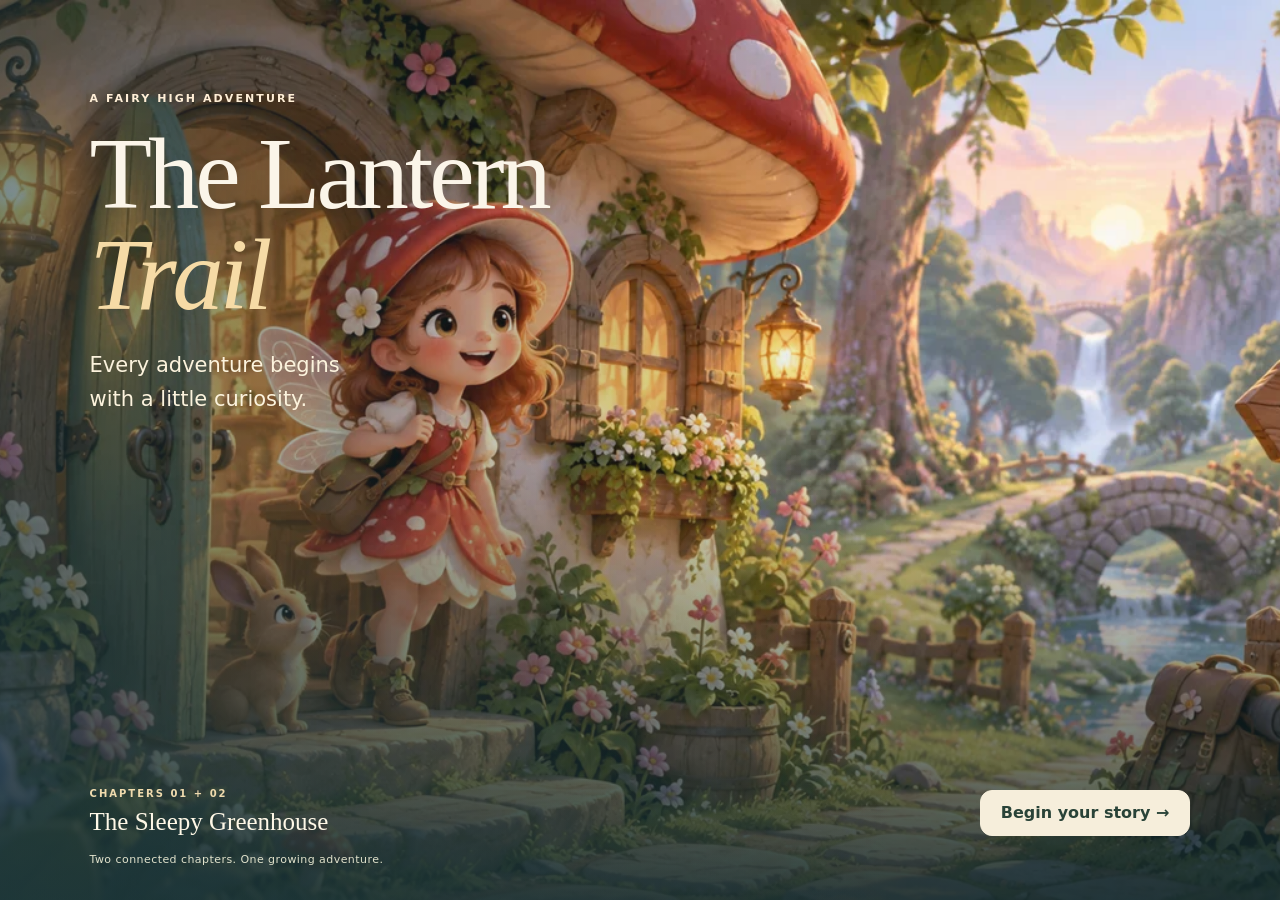
==== commit 7a127c9f: "Fix Fairy High Task Two startup" ====
--- a/index.html
+++ b/index.html
@@ -997,4 +997,278 @@
   }
   function begin(){
     if(!chosen)return;
-    game=new Core.Game(chosen);persist();+    game=new Core.Game(chosen);persist();    openStory({slides:[
+      {eyebrow:'CHAPTER 01 · THE LETTER WITH NO WORDS',title:'A curious invitation.',text:`It is a special morning at Thistle Cottage. ${Core.CHARACTERS[chosen].short} dreams of going to Fairy High. Today, an invitation has arrived.`,art:'letter'},
+      {eyebrow:'YOUR ADVENTURE STARTS AT HOME',title:'Look a little closer.',text:'There is a tiny lantern on the invitation, but not a single word. Explore the cottage, talk to Aunt Thistle and see what you can discover.',art:'letter'}
+    ],endLabel:'Explore home →',onEnd:()=>show('play'),onBack:selectNew});
+  }
+  function openStory(config){story=config;storyIndex=0;closeModal(false);show('story');renderStory();}
+  function renderStory(){
+    const s=story.slides[storyIndex];
+    $('storyEyebrow').textContent=s.eyebrow;$('storyHeading').textContent=s.title;$('storyText').textContent=s.text;
+    $('storyArt').src=ART[s.art];$('storyArt').alt={letter:'A glowing envelope on a table inside a cosy fairy cottage.',glow:'Golden light reveals a lantern on an invitation.',garden:'A garden gate opens onto the road towards the village.',cottage:'The fairy cottage in the morning.'}[s.art]||'An illustration from the Lantern Trail.';
+    const layered=['village','bloomStory'].includes(s.art);
+    $('storyFairy').hidden=!layered;
+    if(layered){const char=game?.state.character||chosen||'mushroom';$('storyFairy').src=ART[char];$('storyFairy').alt=Core.CHARACTERS[char].name;}
+    $('storyBloom').hidden=s.art!=='bloomStory';
+    $('story').classList.toggle('chapter-two-art',layered);
+    $('storyClue').hidden=!(s.art==='glow'&&storyIndex===story.slides.length-1);
+    $('storyPage').textContent=`${storyIndex+1} / ${story.slides.length}`;
+    $('storyBack').disabled=storyIndex===0&&!story.onBack;
+    $('storyNext').textContent=storyIndex===story.slides.length-1?story.endLabel:'Continue →';
+    $('storyHeading').focus({preventScroll:true});
+  }
+  function nextStory(){
+    if(scene!=='story'||!story)return;
+    if(storyIndex<story.slides.length-1){storyIndex++;renderStory();}
+    else{const end=story.onEnd;story=null;end();}
+  }
+  function previousStory(){if(!story)return;if(storyIndex){storyIndex--;renderStory();}else story.onBack?.();}
+  function refresh(){
+    if(!game)return;
+    const s=game.state,f=s.flags;
+    $('objective').textContent=Core.objective(s);
+    $('questTitle').textContent=Core.chapterTitle(s);$('questNumber').textContent=Core.chapter(s)===2?'02':'01';$('questNumber').setAttribute('aria-label',`Task ${Core.chapter(s)}`);
+    $('questProgress').textContent=`${Core.checklist(s).filter(a=>a[1]).length} / 6`;
+    $('location').textContent=World.maps[s.map].name;
+    $('journalBtn').disabled=!f.packed;
+    $('journalBtn').title=f.packed?'Open your journal and map.':'Find your journey journal in the travel chest.';
+    $('glowBtn').disabled=!Core.hasGlow(s);
+    $('glowLabel').textContent=Core.hasGlow(s)?'F':(f.wand?'Ask Aunt Thistle':'Find your wand');
+    $('spellName').textContent=s.spell==='bloom'?'✿ Bloom':'✦ Glow';
+    $('spellsBtn').disabled=!Core.hasGlow(s);
+    refreshPrompt();
+  }
+  function refreshPrompt(){
+    const o=game?.nearby;
+    $('interactionPrompt').hidden=!o||!!modalKind||scene!=='play';
+    if(o)$('interactionLabel').textContent=o.label;
+  }
+  function toast(text){$('toast').textContent=text;$('toast').hidden=false;toastUntil=performance.now()+3400;}
+  function handle(event){
+    if(!event)return;
+    persist();refresh();
+    if(event.type==='dialogue')openDialogue(event);
+    if(event.type==='story'){
+      const complete=game.state.flags.complete;
+      openStory({slides:event.pages.map(text=>({eyebrow:event.eyebrow||(complete?'TASK ONE COMPLETE':'YOU LEARNED TO LOOK CLOSER'),title:event.title,text,art:event.art})),endLabel:game.state.task2.complete?'Keep exploring →':game.state.map==='village'?'Explore the village →':game.state.map==='greenhouseRoom'?'Back to the greenhouse →':complete?'Keep exploring →':'Back to the cottage →',onEnd:()=>show('play')});
+    }
+    if(event.type==='plan')openPlan();
+    if(event.type==='waterPuzzle')openWater();
+    if(event.type==='toast')toast(event.text);
+    if(event.type==='transition'){
+      clearInput();$('toast').hidden=true;$('transitionCurtain').classList.remove('flash');
+      void $('transitionCurtain').offsetWidth;$('transitionCurtain').classList.add('flash');
+      renderer.render(game,0);refreshPrompt();
+    }
+  }
+  function interact(){if(scene==='play'&&!modalKind&&game)handle(game.use());}
+  function cast(){if(scene==='play'&&!modalKind&&game)handle(game.cast());}
+  function openModal(kind,eyebrow,heading){
+    clearInput();modalKind=kind;$('modal').hidden=false;$('modal').classList.toggle('dialogue',kind==='dialogue');
+    // Only the dialog can receive focus until it is closed.
+    $(scene).inert=true;
+    $('modalEyebrow').textContent=eyebrow;$('modalHeading').textContent=heading;
+    $('modalBody').replaceChildren();$('modalActions').replaceChildren();$('modalPanel').scrollTop=0;
+    $('modalPanel').focus({preventScroll:true});refreshPrompt();
+  }
+  function modalButton(text,callback,primary=false,id){
+    const b=el('button',text,'button '+(primary?'primary':'quiet'));if(id)b.id=id;
+    b.addEventListener('click',callback);$('modalActions').append(b);return b;
+  }
+  function closeModal(focus=true){
+    modalKind=null;dialogue=null;$('modal').hidden=true;
+    for(const id of screens)$(id).inert=false;
+    clearInput();
+    if(focus&&scene==='play')$('game').focus({preventScroll:true});refreshPrompt();
+  }
+  function openDialogue(event){dialogue=event;dialogueIndex=0;renderDialogue();}
+  function renderDialogue(){
+    // openModal leaves the conversation data intact.
+    openModal('dialogue','A MOMENT IN YOUR STORY',dialogue.speaker);
+    $('modalBody').append(el('p',dialogue.pages[dialogueIndex]));
+    const last=dialogueIndex===dialogue.pages.length-1;
+    if(dialogue.pages.length>1)$('modalBody').append(el('p',`${dialogueIndex+1} / ${dialogue.pages.length}`,'fine'));
+    modalButton(last?'Got it':'Next →',()=>{if(last)closeModal();else{dialogueIndex++;renderDialogue();}},true,'dialogueNext').focus({preventScroll:true});
+  }
+  function drawMapInModal(){
+    const map=el('canvas',undefined,'map-preview');map.setAttribute('aria-label','Map of the current area. The rose-coloured dot is your fairy.');
+    $('modalBody').append(map,el('p','The rose-coloured dot is you. The outlined area is your view.','map-caption'));
+    renderer.minimap(map,game);
+  }
+  function openJournal(){
+    if(!game?.state.flags.packed)return;
+    openModal('journal','YOUR JOURNEY JOURNAL',Core.chapter(game.state)===2?'The Sleepy Greenhouse.':'A letter full of secrets.');
+    const items=el('div',undefined,'journal-items');for(const name of ['Wand','Glow spell','Invitation','Satchel','Journal'])items.append(el('span',name,'journal-item'));
+    if(game.state.task2.learnedBloom)items.append(el('span','Bloom spell','journal-item'));
+    const list=el('ul',undefined,'journal-list');
+    for(const [label,done] of Core.checklist(game.state)){const li=el('li',undefined,done?'done':'');li.append(el('span',done?'✓':'○'),document.createTextNode(label));list.append(li);}
+    $('modalBody').append(items,list,el('p',game.state.task2.arrived?'Task One: packed and ready. Task Two: sunlight for sun daisies and marigolds, shade for moonbells, and a drink for all three.':'First entry: I used Glow to read my invitation. The moon on the page led me to my travel chest.','journal-clue'));
+    drawMapInModal();modalButton('Close journal',()=>closeModal(),true,'journalClose');
+  }
+  function openHint(){
+    openModal('hint','A LITTLE HELP',game.state.task2.complete?'The next chapter awaits.':'Try looking here.');
+    $('modalBody').append(el('p',Core.hint(game.state)));
+    const table=el('div',undefined,'control-table');
+    for(const [action,key]of [['Move','Arrow keys / WASD / direction pad'],['Talk or inspect','E / Talk / Use'],['Cast a spell','F / spell button'],['Choose a spell','Q / Spells'],['Read at your pace','Next / Got it'],['Pause','Escape / Menu']])table.append(el('strong',action),el('span',key));
+    $('modalBody').append(table);drawMapInModal();modalButton('Back to exploring',()=>closeModal(),true,'hintClose');
+  }
+  function openMenu(){
+    if(!game)return;
+    persist();openModal('menu','TAKE YOUR TIME','A moment to pause.');
+    $('modalBody').append(el('p','Your adventure is paused. Take your time. The flowers can wait.'),el('p',storageAvailable?'Your progress is saved on this device.':'This browser cannot save progress. Keep this tab open to continue.','fine'));
+    modalButton('Title screen',toTitle,false,'titleBtn');modalButton('Start again',()=>confirmNew(()=>{closeModal(false);selectNew();}),false,'restartBtn');modalButton('Keep playing',()=>closeModal(),true,'resumeBtn');
+  }
+  function confirmNew(onConfirm){
+    openModal('confirm','A FRESH START','Begin a new adventure?');
+    $('modalBody').append(el('p','This replaces your Lantern Trail save, including both chapters. Other games are not affected.'));
+    modalButton('Keep my adventure',()=>closeModal(),false,'cancelNew');
+    modalButton('Start a new story',()=>{
+      game=null;stored=null;
+      try{localStorage.removeItem(Core.SAVE_KEY);}catch(_){}
+      closeModal(false);onConfirm();
+    },true,'confirmNew');
+  }
+  const ICON={sun:'[data-uri]',moon:'[data-uri]',water:'[data-uri]',bloom:'[data-uri]'};
+  const PIPE={turn:'[data-uri]',straight:'[data-uri]',cross:'[data-uri]'};
+  function icon(name,alt='',className='plant-icon'){const im=el('img',undefined,className);im.src=ICON[name];im.alt=alt;return im;}
+  function openPlan(){
+    openModal('plan','FERN’S PICTURE PLAN','Every flower has a favourite.');
+    $('modalBody').append(el('p','Match the shutters to the flowers below. Then give every bed a drink.'));
+    const cards=el('div',undefined,'plan-beds');
+    Core.BED_NAMES.forEach((name,i)=>{const box=el('div',undefined,'plan-bed');box.append(icon(i===1?'moon':'sun'),el('strong',name),el('span',i===1?'Shade · shutters closed':'Sun · shutters open'),icon('water','Needs water','small-drop'));cards.append(box);});
+    $('modalBody').append(cards,el('p','West bed → middle bed → east bed. The same signs are on the beds and shutters.','fine'));
+    modalButton('Back to the plants',()=>closeModal(),true,'planClose');
+  }
+  function openWater(focusId){
+    const oldScroll=modalKind==='water'?$('modalPanel').scrollTop:0;
+    openModal('water','THE WATER CHANNELS','A drink for every bed.');
+    const t=game.state.task2,flow=Core.waterFlow(t);
+    $('modalBody').append(el('p','Tap A, B and C to turn the pieces. Join the pipe ends, then turn on the tap.'));
+    const grid=el('div',undefined,'water-grid');grid.setAttribute('aria-label','Three movable pipe pieces connecting a tap to three plant beds');
+    const tiles=Core.channelTiles(t),at=new Map(tiles.map(o=>[`${o.x},${o.y}`,o]));
+    for(let y=0;y<4;y++)for(let x=0;x<3;x++){
+      const tile=at.get(`${x},${y}`),cell=el('div',undefined,'water-cell');grid.append(cell);
+      if(!tile){cell.classList.add('empty');continue;}
+      if(tile.kind==='source'){
+        const b=el('button',t.waterOn?'Tap ON':'Tap OFF','tap-switch');b.id='waterTap';b.disabled=t.learnedBloom;b.setAttribute('aria-pressed',String(t.waterOn));
+        b.prepend(icon('water','', 'small-drop'));b.addEventListener('click',()=>{game.toggleWater();persist();refresh();openWater('waterTap');});cell.append(b);continue;
+      }
+      if(tile.kind==='bed'){
+        const b=el('div',undefined,'pipe-bed '+(flow.wet[tile.bed]?'wet':''));b.id='waterBed'+tile.bed;
+        b.append(icon(tile.bed===1?'moon':'sun'),el('strong',Core.BED_NAMES[tile.bed]),el('span',flow.wet[tile.bed]?'Water reached this bed':'This bed is dry'));cell.append(b);continue;
+      }
+      const interactive=tile.index!==undefined,b=el(interactive?'button':'div',undefined,'pipe-tile '+(flow.reached.includes(`${x},${y}`)?'flowing':''));
+      const im=el('img');im.src=PIPE[tile.kind];im.alt='';
+      if(interactive){
+        const name='ABC'[tile.index];b.id='pipe'+name;b.disabled=t.learnedBloom;b.setAttribute('aria-label',`Turn pipe ${name}. Open ends: ${tile.ports.map(d=>['up','right','down','left'][d]).join(' and ')}.`);
+        im.style.transform=`rotate(${t.channels[tile.index]*90}deg)`;b.append(im,el('span',name,'pipe-letter'));
+        b.addEventListener('click',()=>{game.rotateChannel(tile.index);persist();refresh();openWater('pipe'+name);});
+      }else b.append(im);
+      cell.append(b);
+    }
+    const count=flow.wet.filter(Boolean).length;
+    const status=el('p',`${count} of 3 beds have water.`,'water-status');status.id='waterStatus';status.setAttribute('role','status');
+    $('modalBody').append(grid,status);
+    if(count===3)$('modalBody').append(el('p',Core.allAwake(game.state)?'Every bed has the right light and water. Tell Fern the good news.':'The water is right. Now check the shutters for each bed.','water-success'));
+    modalButton('Need a hint?',openHint,false,'waterHint');modalButton('Back to the greenhouse',()=>closeModal(),true,'waterClose');
+    $('modalPanel').scrollTop=oldScroll;if(focusId)$(focusId)?.focus({preventScroll:true});
+  }
+  function openSpells(){
+    if(!game||!Core.hasGlow(game.state))return;
+    openModal('spells','YOUR SPELLS','A little magic.');
+    const row=el('div',undefined,'spell-options');
+    for(const [name,title,description] of [['glow','Glow','Lights lanterns and reveals hidden writing.'],['bloom','Bloom','Wakes special flowers and vines.']]){
+      const locked=name==='bloom'&&!game.state.task2.learnedBloom,b=el('button',undefined,'spell-choice');b.id='choose-'+name;b.disabled=locked;b.setAttribute('aria-pressed',String(game.state.spell===name));
+      b.append(icon(name==='glow'?'sun':'bloom'),el('strong',title),el('span',locked?'Help Fern in the greenhouse to learn this spell.':description));
+      b.addEventListener('click',()=>{game.chooseSpell(name);persist();refresh();closeModal();toast(title+' is ready.');});row.append(b);
+    }
+    $('modalBody').append(row);modalButton('Back to exploring',()=>closeModal(),true,'spellsClose');
+  }
+  // Navigation never starts or moves the player behind story screens.
+  $('newBtn').addEventListener('click',()=>{if(stored)confirmNew(selectNew);else selectNew();});
+  $('continueBtn').addEventListener('click',()=>{if(stored){game=new Core.Game(stored.character,stored);show('play');persist();}});
+  $('selectionBack').addEventListener('click',toTitle);
+  document.querySelectorAll('[data-character]').forEach(b=>b.addEventListener('click',()=>chooseCharacter(b.dataset.character)));
+  $('selectionNext').addEventListener('click',begin);$('storyNext').addEventListener('click',nextStory);$('storyBack').addEventListener('click',previousStory);
+  $('useBtn').addEventListener('click',interact);$('glowBtn').addEventListener('click',cast);
+  $('spellsBtn').addEventListener('click',openSpells);
+  $('journalBtn').addEventListener('click',openJournal);$('helpBtn').addEventListener('click',openHint);$('menuBtn').addEventListener('click',openMenu);
+  const pointerDirection=button=>[...pointerKeys.values()].includes(button.dataset.key);
+  document.querySelectorAll('.move').forEach(button=>{
+    button.addEventListener('pointerdown',e=>{
+      if(scene!=='play'||modalKind)return;e.preventDefault();pointerKeys.set(e.pointerId,button.dataset.key);button.classList.add('is-held');
+      try{button.setPointerCapture(e.pointerId);}catch(_){}
+    });
+    const stop=e=>{e.preventDefault();pointerKeys.delete(e.pointerId);button.classList.toggle('is-held',pointerDirection(button));};
+    for(const type of ['pointerup','pointercancel','lostpointercapture'])button.addEventListener(type,stop);
+    button.addEventListener('contextmenu',e=>e.preventDefault());
+  });
+  document.addEventListener('keydown',e=>{
+    const key=e.key.toLowerCase();
+    if(modalKind){
+      if(key==='escape'){e.preventDefault();closeModal();return;}
+      if(key==='tab'){
+        const focusables=[...$('modal').querySelectorAll('button:not(:disabled),[tabindex="0"]')];
+        const first=focusables[0],last=focusables.at(-1);
+        if(e.shiftKey&&(document.activeElement===first||document.activeElement===$('modalPanel'))){e.preventDefault();last?.focus();}
+        else if(!e.shiftKey&&(document.activeElement===last||document.activeElement===$('modalPanel'))){e.preventDefault();first?.focus();}
+      }
+      return;
+    }
+    if(scene==='story'&&!e.repeat&&(key==='enter'||key===' ')){
+      // Let focused buttons handle their own native activation exactly once.
+      if(e.target.tagName!=='BUTTON'){e.preventDefault();nextStory();}return;
+    }
+    if(scene!=='play')return;
+    if(directionKeys[key]){e.preventDefault();keySet.add(key);return;}
+    if(e.repeat)return;
+    if(key==='e'){e.preventDefault();interact();}
+    if(key==='f'){e.preventDefault();cast();}
+    if(key==='j'){e.preventDefault();openJournal();}
+    if(key==='q'){e.preventDefault();openSpells();}
+    if(key==='escape'){e.preventDefault();openMenu();}
+  });
+  document.addEventListener('keyup',e=>keySet.delete(e.key.toLowerCase()));
+  window.addEventListener('blur',clearInput);
+  document.addEventListener('visibilitychange',()=>{clearInput();if(document.hidden&&game)persist();});
+  window.addEventListener('pagehide',()=>{clearInput();if(game)persist();});
+  window.addEventListener('resize',()=>renderer.resize());
+  if('ResizeObserver'in window)new ResizeObserver(()=>renderer.resize()).observe($('stage'));
+  function loop(now){
+    const dt=Math.min(.05,Math.max(0,(now-lastFrame)/1000));lastFrame=now;
+    if(scene==='play'&&game){
+      if(!modalKind&&!document.hidden){
+        const directions=new Set([...keySet].map(k=>directionKeys[k]));for(const d of pointerKeys.values())directions.add(d);
+        game.move((directions.has('right')?1:0)-(directions.has('left')?1:0),(directions.has('down')?1:0)-(directions.has('up')?1:0),dt);
+        if(game.state.distance!==lastSaveDistance && now-lastSaveTime>2200)persist();
+      }
+      renderer.render(game,reducedMotion?0:now/1000);refreshPrompt();
+      if(now>toastUntil)$('toast').hidden=true;
+    }
+    requestAnimationFrame(loop);
+  }
+  async function preload(){
+    let count=0;$('loadProgress').max=Object.keys(ART).length;
+    await Promise.all(Object.values(ART).map(src=>new Promise(resolve=>{
+      const img=new Image();let done=false;
+      const finish=failed=>{if(done)return;done=true;clearTimeout(timer);if(failed)loadingFailures++;$('loadProgress').value=++count;$('loadText').textContent=`Opening illustrations · ${count} of ${Object.keys(ART).length}`;resolve();};
+      const timer=setTimeout(()=>finish(true),9000);
+      img.onload=()=>finish(false);img.onerror=()=>finish(true);img.src=src;
+    })));
+    await window.FairyAssets.ready;loadingFailures+=window.FairyAssets.failures;
+    toTitle();requestAnimationFrame(loop);
+  }
+  // Read-only diagnostics: used by tests, never used to bypass gameplay.
+  window.fairyHighDebug=Object.freeze({getState:()=>({scene,modal:modalKind,storyIndex,state:game?.snapshot()||null,objective:game?Core.objective(game.state):null,nearby:game?.nearby?.id||null,camera:{...renderer.camera},viewport:{...renderer.viewport},loadingFailures}),build:'lantern-trail-task-two-local'});
+  preload();
+})();
+
+</script>
+<script>
+if ('serviceWorker' in navigator && location.protocol !== 'file:') {
+  navigator.serviceWorker.register('./sw.js').catch(() => {});
+}
+</script>
+</body>
+</html>
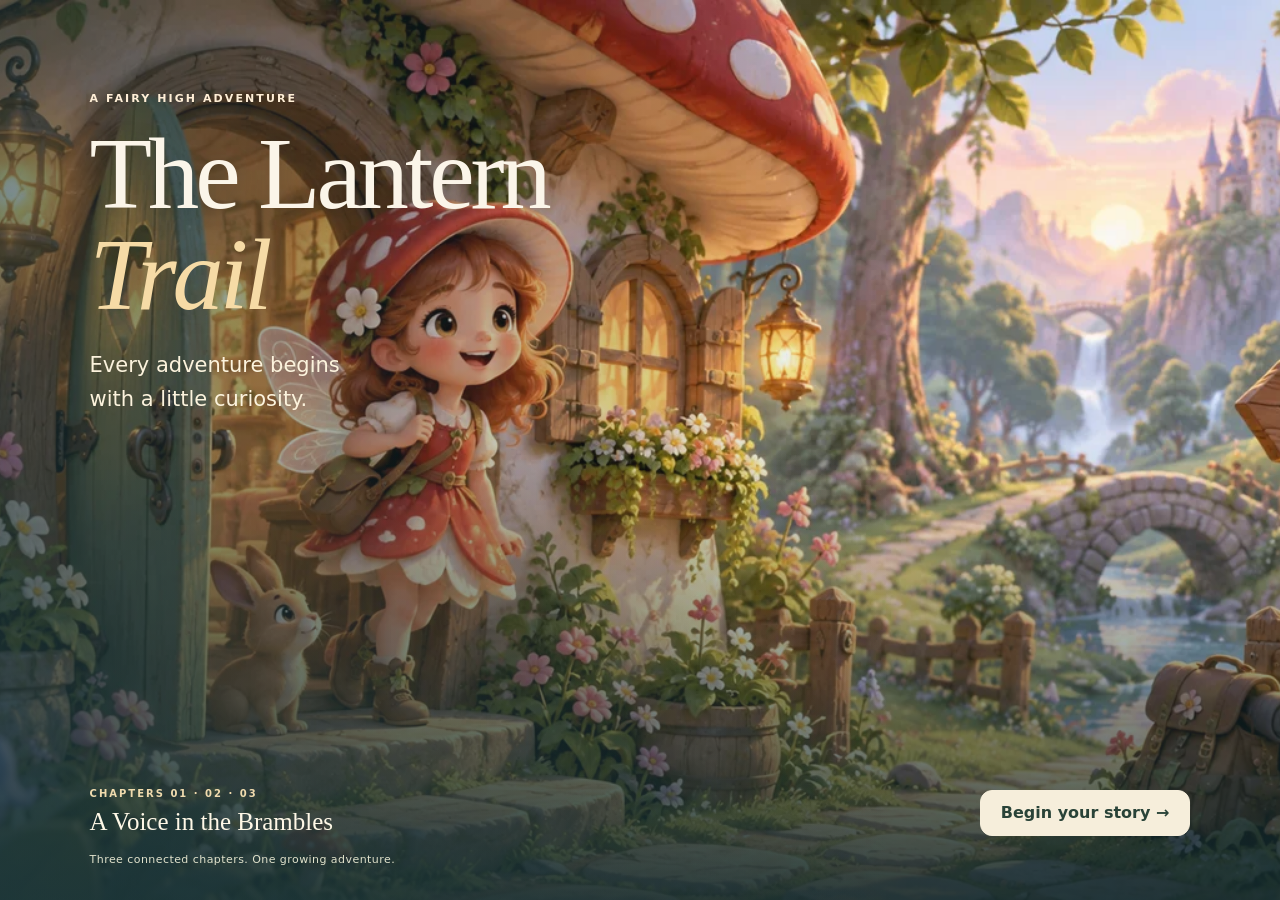
==== commit e2c0ca1b: "Add Fairy High Task Three: A Voice in the Brambles" ====
--- a/index.html
+++ b/index.html
@@ -43,6 +43,19 @@
 @media(max-width:360px){.header-actions .button{font-size:11px;padding:10px 5px}.game-brand strong{font-size:12px}}
 
 .header-actions .button{min-width:44px}
+/* Chapter Three: readable story choices and journal pages; all text remains live. */
+.companion-button{position:absolute;top:12px;right:12px;max-width:48%;min-height:44px;border:1px solid #dac8aa;border-radius:12px;padding:8px 12px;background:#fff7e8ed;color:var(--forest);font-size:13px;font-weight:700;touch-action:manipulation;z-index:3}
+.story-figure #storyFriend{position:absolute;height:72%;width:auto;max-width:53%;object-fit:contain;object-position:bottom;right:3%;bottom:3%;filter:drop-shadow(0 8px 15px #213b3438)}
+.forest-story .story-figure #storyFairy{height:74%;max-width:53%;left:1%;bottom:1%}
+.friend-reveal .story-figure #storyFriend{height:65%;right:22%;max-width:55%;bottom:3%}
+.journal-discovery{margin-top:14px;padding:14px 16px;border:1px solid var(--line);border-radius:12px;background:#f6f0de}
+.journal-discovery h3{font-family:Georgia,serif;font-size:21px;font-weight:400;margin:0 0 8px}.journal-discovery p{font-size:16px;line-height:1.5;margin:0}.journal-sketch{max-height:230px;max-width:100%;margin:16px auto;object-fit:contain}
+.forest-guide-image{width:100%;max-height:240px;object-fit:contain;margin:12px auto;border-radius:12px;background:#f5efdd}
+.plant-guide-grid{display:grid;grid-template-columns:1fr 1fr;gap:18px}.plant-guide-grid section{padding:12px;border:1px solid var(--line);border-radius:12px}.plant-guide-grid h3{font-family:Georgia,serif;font-size:23px;font-weight:400;margin:8px 0}.plant-guide-grid p{font-size:16px;line-height:1.5}.plant-guide-grid img{max-height:160px}
+.rhyme-stone{height:120px;width:120px;margin:12px auto;image-rendering:pixelated}.forest-rhyme{padding:18px;border:1px solid #cec8ad;border-radius:12px;background:#faf3df}.forest-rhyme p{font-family:Georgia,serif;font-size:23px;line-height:1.7;margin:0}.modal-actions{flex-wrap:wrap}
+@media(max-width:600px){.plant-guide-grid{gap:8px}.plant-guide-grid section{padding:9px}.plant-guide-grid h3{font-size:19px}.plant-guide-grid p{font-size:15px}.forest-rhyme p{font-size:20px}.companion-button{font-size:12px;top:9px;right:8px;padding:7px 9px}.forest-story .story-figure #storyFairy{height:81%;left:0;max-width:52%}.story-figure #storyFriend{height:79%;right:0;max-width:52%}.friend-reveal .story-figure #storyFriend{height:78%;right:23%;max-width:55%}}
+
+.stage.has-companion .location-pill{max-width:calc(50% - 20px);white-space:nowrap;overflow:hidden;text-overflow:ellipsis}
 
 </style>
 </head>
@@ -56,7 +69,7 @@
     <img class="title-art" src="[data-uri]" alt="A mushroom cottage and a winding path through an enchanted garden.">
     <div class="title-shade"></div>
     <div class="title-copy"><p class="eyebrow light">A FAIRY HIGH ADVENTURE</p><h1 id="titleHeading" tabindex="-1">The Lantern<br><em>Trail</em></h1><p class="title-tagline">Every adventure begins<br>with a little curiosity.</p></div>
-    <div class="title-bottom"><div><span class="chapter-kicker">CHAPTERS 01 + 02</span><p>The Sleepy Greenhouse</p></div><div class="title-actions"><button id="continueBtn" class="button primary" hidden>Continue adventure <span aria-hidden="true">→</span></button><button id="newBtn" class="button primary">Begin your story <span aria-hidden="true">→</span></button></div><p id="titleNote" class="fine">Two connected chapters. One growing adventure.</p></div>
+    <div class="title-bottom"><div><span class="chapter-kicker">CHAPTERS 01 · 02 · 03</span><p>A Voice in the Brambles</p></div><div class="title-actions"><button id="continueBtn" class="button primary" hidden>Continue adventure <span aria-hidden="true">→</span></button><button id="newBtn" class="button primary">Begin your story <span aria-hidden="true">→</span></button></div><p id="titleNote" class="fine">Three connected chapters. One growing adventure.</p></div>
   </section>
 
   <section id="selection" class="screen selection-screen" hidden aria-labelledby="selectionHeading">
@@ -69,14 +82,14 @@
   </section>
 
   <section id="story" class="screen story-screen" hidden aria-labelledby="storyHeading">
-    <figure class="story-figure"><img id="storyArt" alt=""><img id="storyFairy" alt="" hidden><img id="storyBloom" src="[data-uri]" alt="The Bloom spell" hidden><span class="art-caption">FAIRY HIGH · THE LANTERN TRAIL</span></figure>
+    <figure class="story-figure"><img id="storyArt" alt=""><img id="storyFairy" alt="" hidden><img id="storyFriend" alt="" hidden><img id="storyBloom" src="[data-uri]" alt="The Bloom spell" hidden><span class="art-caption">FAIRY HIGH · THE LANTERN TRAIL</span></figure>
     <article class="story-copy"><p id="storyEyebrow" class="eyebrow"></p><h1 id="storyHeading" tabindex="-1"></h1><p id="storyText"></p><div id="storyClue" class="picture-clue" hidden aria-label="The clue: a round window above a chest with a crescent moon"><span class="clue-window" aria-hidden="true">⊕</span><span class="clue-arrow" aria-hidden="true">↓</span><span class="clue-chest" aria-hidden="true">☾</span><small>A round window. A crescent moon.</small></div><nav class="story-nav" aria-label="Story controls"><button id="storyBack" class="button quiet">← Back</button><span id="storyPage" class="page-number"></span><button id="storyNext" class="button primary">Continue →</button></nav></article>
   </section>
 
   <section id="play" class="screen play-screen" hidden aria-label="The Lantern Trail game">
     <header class="game-header"><div class="game-brand"><span class="small-star" aria-hidden="true">✦</span><div><span>FAIRY HIGH</span><strong>The Lantern Trail</strong></div></div><div class="header-actions"><button id="spellsBtn" class="button quiet compact" disabled>Spells</button><button id="journalBtn" class="button quiet compact" disabled title="Find your journey journal in the travel chest.">Journal</button><button id="helpBtn" class="button quiet compact">Hint</button><button id="menuBtn" class="button quiet compact">Menu</button></div></header>
     <div class="quest-strip"><div id="questNumber" class="quest-number" aria-label="Task one">01</div><div class="quest-copy"><span id="questTitle">THE LETTER WITH NO WORDS</span><p id="objective" role="status"></p></div><span id="questProgress" class="quest-progress"></span></div>
-    <div id="stage" class="stage"><canvas id="game" width="440" height="280" tabindex="0" aria-label="Explore with the arrow keys or WASD. E to talk or use, F to cast, Q to choose a spell."></canvas><span id="location" class="location-pill"></span><div id="toast" class="toast" role="status" hidden></div><div id="interactionPrompt" class="interaction-prompt" hidden><span class="key-label">E</span><span id="interactionLabel"></span></div><div id="transitionCurtain" class="transition-curtain" aria-hidden="true"></div></div>
+    <div id="stage" class="stage"><canvas id="game" width="440" height="280" tabindex="0" aria-label="Explore with the arrow keys or WASD. E to talk or use, F to cast, Q to choose a spell."></canvas><span id="location" class="location-pill"></span><button id="companionBtn" class="companion-button" hidden>Talk to your friend</button><div id="toast" class="toast" role="status" hidden></div><div id="interactionPrompt" class="interaction-prompt" hidden><span class="key-label">E</span><span id="interactionLabel"></span></div><div id="transitionCurtain" class="transition-curtain" aria-hidden="true"></div></div>
     <footer class="game-footer"><div class="movement"><div class="dpad" role="group" aria-label="Movement controls"><button class="move up" data-key="up" aria-label="Move up">▲</button><button class="move left" data-key="left" aria-label="Move left">◀</button><span class="dpad-centre" aria-hidden="true">✦</span><button class="move right" data-key="right" aria-label="Move right">▶</button><button class="move down" data-key="down" aria-label="Move down">▼</button></div><p class="keyboard-help"><strong>Explore at your own pace.</strong><span>Arrow keys / WASD to move · E to talk or use · F to cast · Q to switch spell</span></p></div><div class="action-controls"><button id="useBtn" class="button primary action-button"><span>Talk / Use</span><small>E</small></button><button id="glowBtn" class="button spell action-button" disabled><span id="spellName">✦ Glow</span><small id="glowLabel">Find your wand</small></button></div><span id="saveStatus" class="save-status" role="status"></span></footer>
   </section>
 
@@ -187,7 +200,84 @@
       item(id+'Exit','door','Back to the village',13,19.75,2,1,14,19.55,{range:34})]};}
   const bakeryRoom=villageRoom('bakeryRoom','Bunty’s Bakery','baker');
   const libraryRoom=villageRoom('libraryRoom','Mossbell Library','librarian');
-  const maps = {cottage, garden, village, greenhouseRoom:greenhouse, bakeryRoom, libraryRoom};
+  // Chapter Three: connected forest, enterable hut, a gated garden and the river.
+  // Objects have explicit collision and interaction points, independent of their artwork.
+  const forestItem=(id,art,label,x,y,w,h,ax,ay,extra={})=>item(id,'forestObject',label,x,y,w,h,ax,ay,{art,chapter:3,...extra});
+  const bramblewood={id:'bramblewood',name:'Bramblewood',subtitle:'Which voice is real?',chapter:3,cols:62,rows:44,
+    spawn:{...pos(5,29),dir:'right'},
+    paths:[[3,29,20,29,3],[20,29,20,21,3],[20,21,13,17,2.4],[20,21,33,14,2.5],
+      [20,29,29,29,2.5],[29,29,29,36,2.5],[29,36,47,36,2.5],[47,36,47,20,2.5],[47,20,58,20,2.5],
+      [20,29,20,37,2],[20,37,10,37,2],[33,14,41,17,1.5]],
+    ponds:[box(5,9,10,6)],
+    walls:[box(5,33,12,1),box(5,33,1,8),box(5,40,12,1),box(16,33,1,3),box(16,38,1,3)],
+    trees:[[4,5],[10,4],[17,6],[23,8],[26,12],[43,6],[51,7],[57,9],[57,30],[52,39],[40,40],[27,40],
+      [3,20],[9,23],[14,26],[23,34],[32,20],[52,26],[38,32],[24,18],[39,4],[19,40]].map(([x,y])=>({...pos(x,y),w:96,h:128})),
+    objects:[
+      forestItem('forestBack','direction-sign','Back to Mossbell Village',2,26,3,3,4.5,29,{range:37}),
+      forestItem('forkSign','direction-sign','Read the woodland sign',17,23,3,3,18.5,26.4,{solid:true,body:box(18.25,25.2,.5,.6)}),
+      forestItem('echoPond','echo-flower-quiet','Listen to the pond flowers',10,14.5,2,2.5,11,17.8,{solid:true,body:box(10.7,16.3,.6,.5)}),
+      forestItem('echoFork','echo-flower-quiet','Call to the echo flower',21,24,2,2.5,22,27,{solid:true,body:box(21.7,25.9,.6,.5)}),
+      forestItem('footprintTrail','footprints-faint','Look at the muddy footprints',25,28,1.5,2,26,30.4),
+      forestItem('trailRibbon','ribbon-scrap','A ribbon on a twig',28,32,1,1,27,33.4),
+      forestItem('shortcutSign','direction-sign','The VERY confident sign',38,13,3,3,39.5,16.5,{solid:true,body:box(39.25,15.5,.5,.5)}),
+      forestItem('warningStone','warning-stone','Read the flat stone',42,17.5,2,1.6,43,19.6,{solid:true}),
+      forestItem('snail','snail-0','Talk to the shortcut expert',40,19,2,1.5,41,21),
+      forestItem('fallenOak','fallen-oak','The fallen oak',32,24,7,5,35.5,29.6,{solid:true,body:box(32,26,7,2)}),
+      forestItem('trailHut','trailkeeper-hut','Enter the trailkeeper’s hut',29,4.5,8,9.14,33,14.5,{solid:true,body:box(29.6,8.7,6.8,4.5)}),
+      forestItem('complimentFlower','echo-flower-quiet','A flower listening very carefully',21,34,2,2.5,22,37),
+      forestItem('picnicFlower','ribbonflower-bud','A ribbonflower across a little gap',15,35,2,3,18,37,{solid:true,barrier:'picnic',body:box(16,36,1,2)}),
+      forestItem('picnicBench','picnic-bench','Inspect the secret picnic bench',8,35,4,2.5,10,38.1,{solid:true}),
+      forestItem('gardenEntrance','direction-sign','Go to the Listening Garden',56,17.5,3,3,57.5,21,{range:41})
+    ]};
+  const trailHut={id:'trailHut',name:'The trailkeeper’s hut',subtitle:'Books, boots and useful clues',chapter:3,interior:true,cols:26,rows:20,
+    spawn:{...pos(13,17.4),dir:'up'},paths:[],ponds:[],trees:[],walls:[],
+    objects:[
+      forestItem('hutMap','hut-wall-map','Read the trail map',17,4,4,3.33,19,8,{solid:true}),
+      forestItem('plantBook','hut-workbench','Read the forest plant book',10,8,5.33,3.33,12.66,12,{solid:true}),
+      forestItem('hutBooks','hut-bookshelf','The trailkeeper’s bookshelf',3,4,4,4,5,8.8,{solid:true}),
+      forestItem('muddyBoots','muddy-boots','Inspect some very muddy boots',18,14,2,1.67,19,16.4,{solid:true}),
+      forestItem('hutNote','warning-stone','Read the trailkeeper’s note',5,13,2,1.67,6,15.4,{solid:true}),
+      item('hutExit','door','Back to Bramblewood',12,17.8,2,1,13,17.5,{range:35,chapter:3})
+    ]};
+  const listeningGarden={id:'listeningGarden',name:'The Listening Garden',subtitle:'Two fairies. One very stubborn hedge.',chapter:3,cols:50,rows:36,
+    spawn:{...pos(4,28),dir:'right'},ponds:[],
+    paths:[[3,28,26,28,3],[26,28,26,21,2.4],[26,22.5,36,22.5,2],[36,22.5,36,17,2],
+      [8,28,8,12,2.5],[8,12,18,12,2],[18,12,18,5,2],[18,5,44,5,2.5],[44,5,44,28,2.5],
+      [26,28,46,28,3],[16,28,16,32,2],[8,18,16,18,2]],
+    // The outer garden has one opening, in its south wall. The inner arch opens later.
+    walls:[box(20,7,22,1),box(20,7,1,18),box(41,7,1,18),box(20,24,4,1),box(28,24,14,1),
+      box(31,10,1,11),box(31,10,10,1),box(31,20,3,1),box(38,20,3,1)],
+    trees:[[4,6],[10,6],[14,4],[4,18],[5,32],[24,3],[34,3],[46,9],[47,23],[35,32],[24,32]].map(([x,y])=>({...pos(x,y),w:96,h:128})),
+    objects:[
+      forestItem('gardenBack','direction-sign','Back to Bramblewood',2,24.5,3,3,4,28),
+      forestItem('friend','friend','Call through the gap in the hedge',38,15,2,2,43.2,17.5,{range:44}),
+      forestItem('clueStone','clue-stone-faded','Inspect the mossy clue stone',13.5,15,3,3,15,18.6,{solid:true}),
+      forestItem('ribbonSun','ribbonflower-bud','The smooth-stemmed flower by the sun',8,9,2,2.5,9,12.3,{solid:true,body:box(8.7,10.9,.6,.5),symbol:'sun'}),
+      forestItem('ribbonLeaf','ribbonflower-bud','The smooth-stemmed flower by the leaf',8,23,2,2.5,9,26.2,{solid:true,body:box(8.7,24.9,.6,.5),symbol:'leaf'}),
+      forestItem('ribbonBell','ribbonflower-bud','The smooth-stemmed flower by the bell',44,11,2,2.5,45,14.2,{solid:true,body:box(44.7,12.9,.6,.5),symbol:'bell'}),
+      forestItem('hushWest','hush-bramble-resting','Inspect the hooked, thorny buds',12,10,4,3.5,14,15,{range:24,solid:true,body:box(12.5,11.8,3,1.4),growthBody:box(11.6,10.7,4.8,3),index:0}),
+      forestItem('hushEast','hush-bramble-resting','Inspect more hooked buds',42,25,4,3.5,44,30,{range:24,solid:true,body:box(42.5,26.8,3,1.4),growthBody:box(42.1,26,3.8,2.5),index:1}),
+      forestItem('chime','chime-0','Ring the brass chime',17,22,1.7,3,18,25.7,{solid:true,body:box(17.5,24.3,.6,.5)}),
+      forestItem('outerGate','outer-gate-0','Inspect the root gate',23,19,6,5.25,26,26.1,{solid:true,barrier:'roots',body:box(24,24,4,1)}),
+      forestItem('innerArch','inner-arch-closed','Ask your friend about the inner arch',33.5,16.1,5,5.42,36,22,{solid:true,barrier:'rescue',body:box(34,20,4,1)}),
+      forestItem('playerStone','stepping-stone-unlit','The outside flower stone',35,21.7,2.5,1.75,36.25,22.55,{range:24,ground:true}),
+      forestItem('friendStone','stepping-stone-unlit','The inside flower stone',35,17.5,2.5,1.75,36.25,18.35,{range:22,ground:true}),
+      forestItem('tinyPrints','footprints-faint','Look at the tiny footprints',39,27.8,1.5,2,39.75,30.3),
+      forestItem('crumb','sticky-crumb','Inspect a sticky golden crumb',37,27.7,1,1,37.5,29.5,{range:25}),
+      forestItem('returnShortcut','direction-sign','Open the shortcut to Mossbell',14.5,30,3,3,16,33.4,{range:40}),
+      forestItem('riverExit','direction-sign','Follow the river path',46,28,2.8,3,46.8,31.3,{range:40})
+    ]};
+  const riverside={id:'riverside',name:'The river path',subtitle:'A bold claim for a bridge',chapter:3,cols:46,rows:30,
+    spawn:{...pos(4,18),dir:'right'},
+    paths:[[3,18,20,18,2.8],[20,18,27,14,2.8]],ponds:[box(30,0,8,30)],walls:[],
+    trees:[[5,7],[13,6],[21,5],[25,23],[16,25],[5,25],[42,7],[42,23]].map(([x,y])=>({...pos(x,y),w:96,h:128})),
+    objects:[
+      forestItem('riverBack','direction-sign','Back to the Listening Garden',2,15,3,3,4,18.5),
+      forestItem('bridgeLookout','broken-bridge','Look at the rather broken bridge',28.5,11,11,4.6,27.5,14.5,{solid:true,body:box(30,11,8,5),range:40}),
+      forestItem('riverSign','direction-sign','Read the bridge sign',22,11,3,3,23.5,14.5,{solid:true,body:box(23.2,13,.5,.5)}),
+      forestItem('riverBench','picnic-bench','Sit with your new friend',18,20,4,2.5,20,23.1,{solid:true})
+    ]};
+  const maps = {cottage, garden, village, greenhouseRoom:greenhouse, bakeryRoom, libraryRoom,bramblewood,trailHut,listeningGarden,riverside};
 
   for (const map of Object.values(maps)) {
     map.width = map.cols * TILE;
@@ -197,7 +287,7 @@
     return a.x < b.x+b.w && a.x+a.w > b.x && a.y < b.y+b.h && a.y+a.h > b.y;
   }
   function bodyAt(x,y) { return {x:x-6,y:y-5,w:12,h:9}; }
-  function canStand(mapId,x,y) {
+  function canStand(mapId,x,y,state=null) {
     const m = maps[mapId];
     if (!m || !Number.isFinite(x) || !Number.isFinite(y)) return false;
     const b = bodyAt(x,y);
@@ -207,23 +297,329 @@
     if(b.x<margin || b.y<top || b.x+b.w>m.width-margin || b.y+b.h>m.height-margin) return false;
     if (mapId==='garden' && b.x+b.w > 48.9*TILE) return false;
     if (mapId==='village' && b.x+b.w > 49.9*TILE) return false;
-    for(const o of m.objects) if(o.solid && overlap(b,o.body || o)) return false;
+    const task=state?.task3;
+    for(const wall of m.walls||[])if(overlap(b,wall))return false;
+    for(const o of m.objects){
+      if(!o.solid)continue;
+      if(o.barrier==='roots'&&task?.roots===3)continue;
+      if(o.barrier==='rescue'&&task?.rescued)continue;
+      if(o.barrier==='picnic'&&task?.picnicOpen)continue;
+      const obstacle=o.growthBody&&task?.overgrown[o.index]?o.growthBody:(o.body||o);
+      if(overlap(b,obstacle))return false;
+    }
     for(const p of m.ponds || []) if(overlap(b,p)) return false;
     for(const t of m.trees || []) if(overlap(b,{x:t.x-10,y:t.y-7,w:20,h:16})) return false;
     return true;
   }
   return {TILE,maps,canStand,bodyAt,overlap};
+});
+
+</script>
+<script>
+/* A Voice in the Brambles. Story, puzzle rules and companion movement.
+ * This module uses only game state and world data, so the same rules run in tests.
+ */
+(function(root,factory){
+  const api=factory(typeof module==='object'&&module.exports?require('./world.js'):root.FairyWorld);
+  if(typeof module==='object'&&module.exports)module.exports=api;else root.FairyChapter3=api;
+})(typeof globalThis!=='undefined'?globalThis:this,function(World){
+  'use strict';
+  const T=World.TILE;
+  const ORDER=['sun','leaf','bell'];
+  const RHYME=['First, wake the morning.','Next, unfold the green.','Last, ring the way between.'];
+  const bools=['arrived','echoHeard','trailSeen','ribbonSeen','signRead','bookRead','mapRead','metFriend','clueRead','friendOnStone','rescued','lightStory','tinyPrints','crumb','picnicOpen','sketchFound','shortcutOpen','complete'];
+  const friendId=s=>s.character==='mushroom'?'blossom':'mushroom';
+  const friendName=s=>friendId(s)==='mushroom'?'Mimi':'Posy';
+  const playerName=s=>s.character==='mushroom'?'Mimi':'Posy';
+  function fresh(){return {...Object.fromEntries(bools.map(k=>[k,false])),roots:0,overgrown:[false,false],compliment:'',hints:Object.fromEntries(['enter','search','roots0','roots1','roots2','stones','river','done'].map(k=>[k,0]))};}
+  function restore(old,allowed){
+    const t=fresh();if(!allowed||!old||typeof old!=='object')return t;
+    for(const k of bools)t[k]=old[k]===true;
+    if(!t.arrived)return fresh();
+    t.roots=t.metFriend&&Number.isInteger(old.roots)?Math.min(3,Math.max(0,old.roots)):0;
+    t.friendOnStone=t.friendOnStone&&t.roots===3;
+    t.rescued=t.rescued&&t.friendOnStone;
+    t.lightStory=t.rescued; t.shortcutOpen=t.rescued; t.complete=t.complete&&t.rescued;
+    t.sketchFound=t.sketchFound&&t.picnicOpen;
+    if(Array.isArray(old.overgrown)&&old.overgrown.length===2)t.overgrown=old.overgrown.map(v=>v===true);
+    t.compliment=['Lovely petals!','Excellent shouting!'].includes(old.compliment)?old.compliment:'';
+    for(const key of ['enter','search','roots0','roots1','roots2','stones','river','done']){
+      t.hints[key]=Number.isInteger(old.hints?.[key])?Math.min(3,Math.max(0,old.hints[key])):0;
+    }
+    return t;
+  }
+  function objective(s){
+    const t=s.task3;
+    if(!t.arrived)return 'Go through the flower gate into Bramblewood.';
+    if(t.complete)return 'Task Three complete. Two fairies, one adventure. Explore together.';
+    if(t.rescued)return 'Follow the river path with your new friend.';
+    if(!t.metFriend)return 'Follow real clues. Find the fairy calling from the hedge.';
+    if(t.roots<3)return `Loosen the living gate: ${t.roots} of 3 roots released.`;
+    if(!t.friendOnStone)return 'Ask your friend to stand on the inside flower stone.';
+    return 'Enter the outer gate. Stand on the outside flower stone.';
+  }
+  function checklist(s){const t=s.task3;return [
+    ['Explore Bramblewood',t.arrived],['Find the real voice',t.metFriend],['Release the three roots',t.roots===3],
+    ['Open the arch together',t.rescued],['Reach the broken bridge with your friend',t.complete]
+  ];}
+  function hintStage(t){return !t.arrived?'enter':t.complete?'done':t.rescued?'river':!t.metFriend?'search':t.roots<3?'roots'+t.roots:'stones';}
+  function hints(s){
+    const t=s.task3,n=friendName(s);
+    return {
+      enter:['The gate you woke with Bloom leads to Bramblewood.','Find the flower gate on the east side of Mossbell Village.','Stand beside the open flower gate and use Talk / Use.'],
+      search:['The flowers repeat old calls. Look for something that cannot echo.','Glow can light up footprints. The trailkeeper’s hut has a map.','From the big fallen oak, go south, then east around it. Head north along the path into the Listening Garden. Walk around the hedge to its east side and call through the gap.'],
+      roots0:['The mossy stone and the little carvings beside the flowers might belong together.','Try Glow on the clue stone. “Wake the morning” sounds like the sun.','Choose Bloom. Cast beside the smooth-stemmed ribbonflower next to the sun carving, in the northwest corner.'],
+      roots1:['One root is loose. What comes next in the rhyme?','“Unfold the green” matches a leaf. Look at the stems too.','Cast Bloom beside the ribbonflower by the leaf carving, in the southwest corner.'],
+      roots2:['The last line says to “ring the way between”.','There is a bell carving beside one of the ribbonflowers.','Cast Bloom beside the ribbonflower by the bell, on the east side of the hedge. The brass chime is for calming thorns.'],
+      stones:[`The outer gate is open. ${n} can help with the arch inside.`,`Ask ${n} to stand on her flower stone. Then find the matching stone outside the inner arch.`,'Enter through the root gate in the south hedge. Follow the short path right. Ask your friend to take her stone, then stand in the centre of the outside flower stone. Both stay lit—there is no timer.'],
+      river:['You have a travelling friend now. The river is east of the Listening Garden.','Tiny footprints and a crumb are worth a look, but you do not have to collect them to leave.','Use the river-path sign in the southeast corner. Follow the path to the broken bridge and inspect it together.'],
+      done:['Task Three is complete. The broken bridge is the start of Task Four, which is not in this build.','You can return to the hut, find the picnic nook or visit the village together.','The shortcut sign at the south of the Listening Garden returns to Mossbell Village.']
+    }[hintStage(t)];
+  }
+  function hint(s){const list=hints(s),n=s.task3.hints[hintStage(s.task3)]||0;return list[Math.min(n,2)];}
+  function requestHint(game){const key=hintStage(game.state.task3),list=hints(game.state),n=game.state.task3.hints[key]||0;game.state.task3.hints[key]=Math.min(3,n+1);return {text:list[Math.min(n,2)],step:Math.min(n+1,3)};}
+  const say=(speaker,...pages)=>({type:'dialogue',speaker,pages});
+  const scene=(title,art,pages,eyebrow='TASK THREE · A VOICE IN THE BRAMBLES')=>({type:'story',title,art,pages,eyebrow});
+  function choices(game,o,title,text,options){game.choiceTarget=o.id;return {type:'choice',speaker:title,text,options};}
+  function visible(o,s){return !(o.id==='friend'&&s.task3.rescued);}
+  function enter(game){
+    if(!game.state.task2.complete)return say('The flower gate','Help Fern and wake the gate with Bloom first.');
+    const first=!game.state.task3.arrived;game.state.task3.arrived=true;game.changeMap('bramblewood');
+    return first?scene('Someone is calling. So are the flowers.','forestArrival',[
+      'Beyond Mossbell, the path splits under the trees. A voice calls, “Hello? A little help? I seem to have become part of a hedge.”',
+      'A trumpet-shaped flower repeats the same words. Then another flower answers from the other path. Someone needs help. But which voice is real?'
+    ]):{type:'transition',text:'Bramblewood'};
+  }
+  function friendChoice(game,o){const s=game.state,t=s.task3,n=friendName(s);
+    if(!t.metFriend){
+      t.metFriend=true;
+      return scene('Definitely not a cabbage.','listeningGarden',[
+        'Through a gap in the hedge, you spot a fairy. “A real person! Wonderful. The flowers have been asking me where I am for ages.”',
+        '“I followed the shortcut sign,” she says. “It looked very sure of itself. Then I tried growing a doorway. That made a LOT more hedge.”',
+        '“I can see three roots holding the outer gate shut. You can reach the flowers. We might have the right number of fairies for this.”'
+      ]);
+    }
+    if(t.rescued)return companionTalk(game);
+    const options=[{id:'okay',label:'Are you all right?'},{id:'how',label:'How did you get in there?'},{id:'hint',label:'What can you see?'}];
+    if(t.roots===3&&!t.friendOnStone)options.unshift({id:'stone',label:'Stand on your flower stone.'});
+    if(t.friendOnStone)options.unshift({id:'stone',label:'Ready on your stone?'});
+    return choices(game,o,'The fairy in the hedge',t.friendOnStone?'“I am on my stone. Now it is your turn!”':'“You can reach the flowers. I can watch the roots.”',options);
+  }
+  function use(game,o){
+    const s=game.state,t=s.task3,n=friendName(s);
+    if(['friend','innerArch','playerStone'].includes(o.id)){
+      if(o.id==='playerStone'&&t.rescued)return say('The flower stone','Its light stays on. No timed dashes required.');
+      if(o.id==='innerArch'&&t.rescued)return say('The open arch','The two stones have kept their promise. The arch stays open.');
+      return friendChoice(game,o);
+    }
+    if(o.symbol)return say('A ribbonflower',`A ${o.symbol} is carved beside it. Smooth stems, no thorns. The bud is folded like a little bow.`,ORDER.indexOf(o.symbol)<t.roots?'Its long petals are holding one root loose.':'It looks ready for Bloom.');
+    switch(o.id){
+      case 'forestBack':return game.changeMap('village',{x:48*T,y:16*T,dir:'left'});
+      case 'forkSign':return say('Three ways through the woods','Pond: northwest. Trailkeeper’s hut: northeast. Listening Garden: take the long path east, around the fallen oak.','A small arrow at the bottom points back to Mossbell Village.');
+      case 'echoPond':case 'echoFork':
+        t.echoHeard=true;game.effects.echo=2;
+        return choices(game,o,'An echo flower','“Hello? A little help? I seem to have become part of a hedge.” The flower pauses, waiting for you.',[
+          {id:'where',label:'Where are you?'},{id:'helpful',label:'That is not very helpful.'},{id:'listen',label:'Listen closely.'}
+        ]);
+      case 'footprintTrail':t.trailSeen=true;return say('Not an echo','A small footprint, then another. They turn east, towards the fallen oak. Someone walked this way.','Glow makes the muddy edges shine, even under the ferns.');
+      case 'trailRibbon':t.ribbonSeen=true;return say('A scrap on a twig','A little ribbon is caught on a fern. The ground nearby has the same small footprints. The trail bends south around the oak.');
+      case 'shortcutSign':return say('A VERY confident sign',t.signRead?'SHORTCUT — FOR SNAILS. EVERYONE ELSE: TAKE THE LONG WAY.':'SHORTCUT. The big letters look sure of themselves. There might be smaller writing under the moss.',t.signRead?'That explains a lot.':'A little Glow might help you read it.');
+      case 'warningStone':return say('A second opinion','NOT A SHORTCUT. Somebody has pressed very hard with the chalk.');
+      case 'snail':return say('The shortcut expert','“Excellent shortcut. Saved me most of Tuesday.”','The snail points at a passage the size of a teacup. You will need the long way round.');
+      case 'fallenOak':return say('A very large tree','It is having a lie-down across the short path. Go around the south end, then follow the path east and north.','Someone has put a leaf on it that says “DO NOT DISTURB”.');
+      case 'trailHut':return game.changeMap('trailHut');
+      case 'hutExit':return game.changeMap('bramblewood',{x:33*T,y:14.5*T,dir:'down'});
+      case 'hutNote':return say('The trailkeeper’s note','“Out checking the trees. Most were still there yesterday.”','“Visitors: you may use the map and plant book. Please do not lend the books to the pond.”');
+      case 'hutMap':t.mapRead=true;return {type:'forestGuide',page:'map'};
+      case 'plantBook':t.bookRead=true;return {type:'forestGuide',page:'plants'};
+      case 'hutBooks':return say('Books for awkward walks','Getting Unlost. A Guide to Polite Nettles. Why That Mushroom Is Not a Chair.','The plant book is open on the workbench. The trail map hangs on the east wall.');
+      case 'muddyBoots':return say('Very muddy boots','There are two boots and enough mud for a third. Nothing glows when you look inside. Probably for the best.');
+      case 'complimentFlower':game.effects.echo=2;return choices(game,o,'A flower with excellent hearing',t.compliment?`“${t.compliment}” It has remembered what you said.`:'The flower leans closer. It seems to be waiting for a compliment.',[
+        {id:'petals',label:'Lovely petals!'},{id:'shouting',label:'Excellent shouting!'}
+      ]);
+      case 'picnicFlower':return say('A folded ribbonflower',t.picnicOpen?'The petals have unfolded across the little gap. You can walk into the picnic nook.':'Smooth stems, a folded bud. Bloom might stretch its petals across this little gap.');
+      case 'picnicBench':t.sketchFound=true;return {type:'forestGuide',page:'sketch'};
+      case 'gardenEntrance':return game.changeMap('listeningGarden');
+      case 'gardenBack':return game.changeMap('bramblewood',{x:56.5*T,y:20*T,dir:'left'});
+      case 'clueStone':return t.clueRead?{type:'forestGuide',page:'rhyme'}:say('A mossy stone','A few marks peek out under the moss. The stone is waiting for a little light.');
+      case 'hushWest':case 'hushEast':return say('Hush-brambles','Hooked stems. Sharp thorns. These are not the smooth-stemmed ribbonflowers.',t.overgrown[o.index]?'They have puffed up. The brass chime can calm them.':'Bloom would make them grow thicker. The chime makes them curl back.');
+      case 'chime':t.overgrown=[false,false];game.effects.chime=1.6;return say('Ding!','The hush-brambles tuck in their thorns. All the right ribbonflowers stay open.',t.metFriend?'“Much tidier,” calls the fairy. “Now it looks like an ordinary impossible hedge.”':'Even the leaves seem to listen.');
+      case 'outerGate':return say('Three roots, one gate',t.roots===3?'All three roots are loose. Walk through the opening and look for the two flower stones.':`${t.roots} of the three roots are loose. The flowers around the hedge seem to be tied to them.`);
+      case 'friendStone':return say('The inside stone','The flower carving shines. This is the stone your friend stood on.');
+      case 'tinyPrints':t.tinyPrints=true;return say('Smaller than fairy footprints','Tiny muddy steps cross the path. They are much smaller than the tracks you followed through the woods.',t.lightStory?`“Those went the same way as the little gold light,” says ${n}.`:'You sketch them in your journal. Something to remember.');
+      case 'crumb':t.crumb=true;return say('A sticky clue','One golden crumb. Smells like honey. It is stuck to a leaf, so you draw it rather than put it in your bag.',t.lightStory?'A light, little footprints and a crumb. Probably not a firefly.':'A very small mystery for later.');
+      case 'returnShortcut':
+        if(!t.rescued)return say('A gate with a promise','The side gate is caught in the same roots as the inner arch. It will open when the two flower stones light up.');
+        return game.changeMap('village',{x:48*T,y:16*T,dir:'left'});
+      case 'riverExit':
+        if(!t.rescued)return say('Not leaving anyone behind','The river path is just ahead. First, help the fairy out of the hedge.');
+        return game.changeMap('riverside');
+      case 'riverBack':return game.changeMap('listeningGarden',{x:46*T,y:30*T,dir:'left'});
+      case 'riverSign':return say('BRIDGE',`“At least this shortcut is clearly labelled,” says ${n}.`,`“It says ‘Bridge’,” you point out. “A bold claim,” says ${n}.`);
+      case 'riverBench':return companionTalk(game);
+      case 'bridgeLookout':
+        if(!t.rescued)return say('The broken bridge','There is still someone to help in the Listening Garden.');
+        if(t.complete)return say('Next: three petals and a broken bridge','Task Three is complete. The bridge challenge is Task Four, which is not in this build yet.','You can keep exploring together or use the side gate back to the village. Your progress is saved.');
+        t.complete=true;
+        return scene('Two fairies. One adventure.','riverFriendship',[
+          `“Shall we stick together?” asks ${n}. “Good idea. You can check the signs,” you say. “I was going to suggest you do that.”`,
+          `You reach the river. “Bridge,” reads ${n}. There are rather a lot of missing planks. “A bold claim.”`,
+          'You found the real voice, opened the living hedge and made a friend. Task Three is complete. The next challenge is this broken bridge. For now, the woods and village are yours to explore.'
+        ],'TASK THREE COMPLETE');
+      default:return say(o.label,'There may be something worth a closer look.');
+    }
+  }
+  function answer(game,id){
+    const o=game.nearby;
+    if(!o||o.id!==game.choiceTarget)return {type:'toast',text:'Move closer to continue the conversation.'};
+    game.choiceTarget=null;
+    const t=game.state.task3,n=friendName(game.state);
+    if(['echoPond','echoFork'].includes(o.id)){
+      return id==='where'?say('The flower answers','“Where are you?” it repeats. Exactly the same words. No directions at all.'):
+        id==='helpful'?say('Very helpful!','“VERY HELPFUL!” shouts the flower.','You did not say it quite like that.'):
+        say('Listen closely','It repeats the same call each time. The flowers caught someone’s voice. The real fairy must be somewhere else.');
+    }
+    if(o.id==='complimentFlower'){
+      t.compliment=id==='petals'?'Lovely petals!':'Excellent shouting!';
+      return say('A compliment kept safe',`“${t.compliment}” the flower repeats proudly.`,t.rescued?`“You have made a very loud friend,” says ${n}.`:'It will remember that next time you pass.');
+    }
+    if(['friend','innerArch','playerStone'].includes(o.id)){
+      if(id==='stone'&&t.roots===3){t.friendOnStone=true;return say('Your turn','“I am standing on mine. Now step onto the flower stone just outside my arch. I will wait.”','No hurry. The arch needs two fairies, not two speedy fairies.');}
+      if(id==='hint'){const h=requestHint(game);return say('A view from inside',h.text);}
+      if(id==='okay')return say('The fairy in the hedge','“Yes. My pride has a few thorns in it.”');
+      return say('A confident sign, a doubtful plan','“The sign said ‘SHORTCUT’. I followed it. Then I tried Bloom on the thorny bit. That is when I became part of the garden.”');
+    }
+    return {type:'toast',text:'Take another look.'};
+  }
+  function cast(game,o){const s=game.state,t=s.task3;
+    if(s.spell==='glow'){
+      if(o?.id==='clueStone'){t.clueRead=true;return {type:'forestGuide',page:'rhyme'};}
+      if(o?.id==='shortcutSign'){t.signRead=true;return say('The small print appears','SHORTCUT — FOR SNAILS. EVERYONE ELSE: TAKE THE LONG WAY.','The tiny writing was rather important after all.');}
+      if(o?.id==='footprintTrail'){t.trailSeen=true;return say('Footsteps, not echoes','Small muddy footsteps shine. They turn towards the fallen oak, then curl around its south end.');}
+      if(o?.id==='tinyPrints'){t.tinyPrints=true;return say('Tiny footsteps glow','These prints are smaller than fairy feet. You add them to the journal.');}
+      if(o?.symbol)return say('A little carving',`A ${o.symbol} shines beside a smooth-stemmed ribbonflower. Glow reveals the clue. Bloom can open the flower.`);
+      return {type:'toast',text:'Light dances over the leaves. Look for faded marks and footprints.'};
+    }
+    if(!s.task2.learnedBloom)return {type:'toast',text:'Fern can teach you Bloom in the greenhouse.'};
+    if(o?.symbol){
+      if(!t.metFriend)return say('A root tugs back','Someone behind the hedge calls, “Can you hear me?” Find the gap on the east side and speak to her first.');
+      const index=ORDER.indexOf(o.symbol);
+      if(index<t.roots)return {type:'toast',text:'This ribbonflower is already holding a root loose.'};
+      if(index!==t.roots)return say('A petal opens, then folds','“It tried to move,” calls your friend, “but another root is holding it.”','Your right flowers stay open. Try another carving.');
+      t.roots++;game.effects.root=1.6;
+      return say(`Root ${t.roots} of 3 released`,[
+        'The sun ribbonflower unfolds a long petal. A root slips loose. “One root free! Also, I found my other shoe.”',
+        'The leaf ribbonflower opens. Another root unwinds. “There is a stepping stone under here! I thought it was a very flat mushroom.”',
+        'The bell ribbonflower stretches. The final root lets go. The outer gate opens. “There is one more arch inside. It has two flower stones!”'
+      ][index]);
+    }
+    if(o?.growthBody){
+      // Growing a plant must never put the player inside its collision box.
+      const proposed=o.growthBody;
+      if(World.overlap(World.bodyAt(s.player.x,s.player.y),proposed))return {type:'toast',text:'Step a little back before waking those thorny buds.'};
+      t.overgrown[o.index]=true;
+      return say('More hedge.',t.metFriend?'“That one has become MORE HEDGE,” calls your friend.':'The hooked buds puff up into a ridiculous leafy lump.','Ring the brass chime to calm it down. The ribbonflowers you solved will stay open.');
+    }
+    if(o?.id==='picnicFlower'){t.picnicOpen=true;return say('A little secret','The smooth petals unfold across the gap. There is a picnic bench hidden inside the hedge!');}
+    return {type:'toast',text:'A swirl of petals. Look for a smooth stem and a bud folded like a bow.'};
+  }
+  function companionTalk(game){const s=game.state,n=friendName(s),t=s.task3;
+    if(!t.rescued)return say('A distant voice','Somebody is still calling from the Listening Garden.');
+    const lines={
+      cottage:[`“So this is your home,” says ${n}. “Does the cat always look as if it owns the furniture?”`],
+      garden:[`“A proper gate,” says ${n}. “No roots. No riddles. Lovely.”`],
+      village:[`“I can smell buns,” says ${n}. “An excellent kind of clue.”`],
+      greenhouseRoom:[`“Fern taught you Bloom? Please tell her I learned which plants NOT to use it on.”`],
+      bakeryRoom:[`“Do not let me follow a bun with a shortcut sign,” says ${n}.`],
+      libraryRoom:[`“A Guide to Getting Unlost,” reads ${n}. “I should have started with that one.”`],
+      trailHut:[`“The snail bit was in the small print,” says ${n}. “I am now a big fan of small print.”`],
+      bramblewood:[t.compliment?`A distant flower shouts “${t.compliment}” “That must be a friend of yours,” says ${n}.`:`“If another flower asks where I am, I am going to say ‘on holiday’.”`],
+      listeningGarden:[`“The little gold light went towards the river,” says ${n}. “It rustled, like it was carrying a bag. An odd firefly.”`],
+      riverside:[`“Two fairies, two wings each,” says ${n}. “Still not enough flying lessons to cross this river.”`]
+    };
+    return say(n,...(lines[s.map]||['“Ready when you are.”']));
+  }
+  function companionSpawn(game){
+    if(!game.state.task3.rescued){game.companion=null;return;}
+    const p=game.state.player,s=game.state;
+    const spot=[[0,26],[-26,0],[26,0],[0,-26],[0,0]].map(([dx,dy])=>({x:p.x+dx,y:p.y+dy,dir:p.dir})).find(q=>World.canStand(s.map,q.x,q.y,s));
+    game.companion=spot?{...spot,map:s.map,walk:0}:null;game.followPath=[];game.followWait=0;
+  }
+  function rescue(game){
+    const s=game.state,t=s.task3;t.rescued=true;t.shortcutOpen=true;t.lightStory=true;
+    // Start inside the now-open arch; pathfinding walks the friend out, never through a hedge.
+    game.companion={x:36.25*T,y:18.35*T,map:s.map,dir:'down',walk:0};game.followPath=[];game.followWait=0;
+    const n=friendName(s),intro=n==='Mimi'?'“I am Mimi. Usually I check things before walking into them. Today I checked the hedge from the inside.”':'“I am Posy. I tried asking the hedge nicely. Then firmly. It has terrible manners.”';
+    return scene('A gate made for two.','forestRescue',[
+      'Both flower stones light up. Click! The inner arch opens and stays open. “It needed two people,” says the fairy. “I was hoping one stone was decorative.”',
+      `${intro} You introduce yourself as ${playerName(s)}. A leaf drops out of her hair.`,
+      '“Before I got stuck, I saw a little gold light bobbing through the trees.” “A firefly?” you ask. “Maybe. But it sounded as though it was carrying a bag.”',
+      'You decide to travel together. The side gate has opened a shortcut to Mossbell. First, there are tiny tracks nearby—and a river path to explore.'
+    ],'YOU MADE A FRIEND');
+  }
+  function onMove(game,dt){
+    const s=game.state,t=s.task3;
+    for(const k of ['echo','root','chime'])game.effects[k]=Math.max(0,(game.effects[k]||0)-dt);
+    if(s.map==='listeningGarden'&&t.friendOnStone&&!t.rescued&&t.roots===3){
+      const at=World.maps.listeningGarden.objects.find(o=>o.id==='playerStone').at;
+      if(Math.hypot(s.player.x-at.x,s.player.y-at.y)<=15)game.events.push(rescue(game));
+    }
+    follow(game,dt);
+  }
+  // A short collision-aware route is recomputed only when needed. Followers do not block doors.
+  function route(map,from,target,s){
+    const step=12,queue=[{x:from.x,y:from.y,prev:-1}],seen=new Set(['0,0']);let found=-1;
+    for(let n=0;n<queue.length&&n<18000;n++){
+      const a=queue[n];if(Math.hypot(a.x-target.x,a.y-target.y)<27){found=n;break;}
+      for(const [dx,dy] of [[step,0],[0,step],[-step,0],[0,-step]]){
+        const x=a.x+dx,y=a.y+dy,key=`${Math.round((x-from.x)/step)},${Math.round((y-from.y)/step)}`;
+        if(seen.has(key)||![.25,.5,.75,1].every(t=>World.canStand(map,a.x+dx*t,a.y+dy*t,s)))continue;
+        seen.add(key);queue.push({x,y,prev:n});
+      }
+    }
+    const path=[];if(found<0)return path;
+    for(let n=found;queue[n].prev>=0;n=queue[n].prev)path.push({x:queue[n].x,y:queue[n].y});return path.reverse();
+  }
+  function follow(game,dt){
+    const s=game.state;if(!s.task3.rescued)return;
+    if(!game.companion||game.companion.map!==s.map)companionSpawn(game);
+    const c=game.companion;if(!c)return;
+    const p=s.player,d=Math.hypot(p.x-c.x,p.y-c.y);game.followWait=Math.max(0,(game.followWait||0)-dt);
+    if(d<32){game.followPath=[];return;}
+    if(!game.followPath?.length&&game.followWait===0){game.followPath=route(s.map,c,p,s);game.followWait=.55;}
+    const target=game.followPath?.[0];if(!target)return;
+    const dx=target.x-c.x,dy=target.y-c.y,length=Math.hypot(dx,dy),speed=d>110?112:95;
+    const move=Math.min(length,speed*dt),nx=c.x+dx/(length||1)*move,ny=c.y+dy/(length||1)*move;
+    if(World.canStand(s.map,nx,ny,s)){c.x=nx;c.y=ny;c.walk+=move*.13;c.dir=Math.abs(dx)>Math.abs(dy)?(dx<0?'left':'right'):(dy<0?'up':'down');}
+    else{game.followPath=[];return;}
+    if(length<=move+.01)game.followPath.shift();
+    if(game.followWait===0&&game.followPath.length>0&&Math.hypot(game.followPath.at(-1).x-p.x,game.followPath.at(-1).y-p.y)>60)game.followPath=[];
+  }
+  function journal(s){const t=s.task3,entries=[];
+    if(t.echoHeard)entries.push(['Echo flowers','They repeat sounds. The loudest voice is not always the closest fairy.']);
+    if(t.trailSeen||t.ribbonSeen)entries.push(['The real trail','Small fairy footprints and a ribbon led around the fallen oak.']);
+    if(t.signRead)entries.push(['Small print matters','The shortcut is for snails. Everyone else takes the long way.']);
+    if(t.bookRead)entries.push(['Know your plants','Ribbonflowers: smooth stems. Bloom opens them. Hush-brambles: hooked thorns. Bloom makes them grow. The brass chime calms them.']);
+    if(t.clueRead)entries.push(['The stone’s rhyme',RHYME.join(' ')]);
+    if(t.rescued)entries.push(['My new friend',`${friendName(s)} and I opened the arch together. We are travelling to Fairy High.`]);
+    if(t.lightStory)entries.push(['Something to remember','A little gold light. It rustled as though it carried a bag.']);
+    if(t.tinyPrints)entries.push(['Tiny footprints','Smaller than fairy feet. They lead towards the river.']);
+    if(t.crumb)entries.push(['One sticky crumb','Honey-scented. Stuck to a leaf. Probably not a firefly.']);
+    if(t.compliment)entries.push(['My loudest friend',`An echo flower remembers: “${t.compliment}”`]);
+    return entries;
+  }
+  return {fresh,restore,friendId,friendName,ORDER,RHYME,objective,checklist,hint,requestHint,enter,use,cast,answer,visible,onMove,companionSpawn,companionTalk,journal};
 });
 
 </script>
 <script>
 /* Deterministic game rules shared by the browser and the automated tests. */
 (function(root,factory){
-  const api=factory(typeof module==='object'&&module.exports?require('./world.js'):root.FairyWorld);
+  const api=factory(typeof module==='object'&&module.exports?require('./world.js'):root.FairyWorld,typeof module==='object'&&module.exports?require('./chapter3.js'):root.FairyChapter3);
   if(typeof module==='object'&&module.exports)module.exports=api;else root.FairyCore=api;
-})(typeof globalThis!=='undefined'?globalThis:this,function(World){
+})(typeof globalThis!=='undefined'?globalThis:this,function(World,Task3){
   'use strict';
-  const VERSION=2;
+  const VERSION=3;
   const SAVE_KEY='fairy-high-lantern-task1-v1';
   const CHARACTERS={mushroom:{name:'Mimi Mushroom',short:'Mimi'},blossom:{name:'Posy Blossom',short:'Posy'}};
   const flagNames=['inspected','talked','wand','revealed','packed','complete','gardenLit'];
@@ -258,17 +654,17 @@
   }
   function plantStatus(s){const t=s.task2,flow=waterFlow(t);return BED_NAMES.map((name,i)=>({name,light:t.shutters[i]===LIGHT_TARGET[i],wet:flow.wet[i],awake:t.shutters[i]===LIGHT_TARGET[i]&&flow.wet[i]}));}
   function allAwake(s){return plantStatus(s).every(b=>b.awake);}
-  function chapter(s){return s.flags.complete?2:1;}
-  function chapterTitle(s){return chapter(s)===1?'THE LETTER WITH NO WORDS':s.task2.complete?'THE GREENHOUSE IS WIDE AWAKE':'THE SLEEPY GREENHOUSE';}
+  function chapter(s){return s.task2.complete?3:s.flags.complete?2:1;}
+  function chapterTitle(s){if(chapter(s)===3)return s.task3.complete?'TWO FAIRIES. ONE ADVENTURE.':'A VOICE IN THE BRAMBLES';return chapter(s)===1?'THE LETTER WITH NO WORDS':s.task2.complete?'THE GREENHOUSE IS WIDE AWAKE':'THE SLEEPY GREENHOUSE';}
   function task2Checklist(s){const t=s.task2;return [['Reach Mossbell Village',t.arrived],['Meet Gardener Fern',t.metFern],['Find the right light for each bed',plantStatus(s).every(b=>b.light)],['Guide water to all three beds',waterFlow(t).wet.every(Boolean)],['Learn Bloom from Fern',t.learnedBloom],['Wake the flowers on the forest gate',t.complete]];}
   function newState(character='mushroom') {
     if(!CHARACTERS[character])throw new Error('Choose one of the two fairies.');
-    return {version:VERSION,character,map:'cottage',player:{...World.maps.cottage.spawn},flags:Object.fromEntries(flagNames.map(k=>[k,false])),distance:0,spell:'glow',task2:newTask2()};
+    return {version:VERSION,character,map:'cottage',player:{...World.maps.cottage.spawn},flags:Object.fromEntries(flagNames.map(k=>[k,false])),distance:0,spell:'glow',task2:newTask2(),task3:Task3.fresh()};
   }
   function restore(raw){
     try{
       const s=typeof raw==='string'?JSON.parse(raw):raw;
-      if(!s || ![1,VERSION].includes(s.version) || !CHARACTERS[s.character] || !World.maps[s.map])return null;
+      if(!s || ![1,2,VERSION].includes(s.version) || !CHARACTERS[s.character] || !World.maps[s.map])return null;
       const clean=newState(s.character);
       clean.map=s.map;
       for(const key of flagNames)clean.flags[key]=s.flags?.[key]===true;
@@ -281,7 +677,7 @@
       const p=s.player;
       if(p && World.canStand(clean.map,p.x,p.y))clean.player={x:p.x,y:p.y,dir:['up','down','left','right'].includes(p.dir)?p.dir:'down'};
       else clean.player={...World.maps[clean.map].spawn};
-      if(s.version===VERSION&&s.task2&&typeof s.task2==='object'){
+      if(s.version>=2&&s.task2&&typeof s.task2==='object'){
         const t=clean.task2,old=s.task2;
         for(const k of ['arrived','metFern','planRead','waterOn','lanternLit'])t[k]=old[k]===true;
         if(Array.isArray(old.shutters)&&old.shutters.length===3)t.shutters=old.shutters.map(v=>v===true);
@@ -292,10 +688,16 @@
         clean.spell=s.spell==='bloom'&&t.learnedBloom?'bloom':'glow';
       }
       if(!f.complete&&!['cottage','garden'].includes(clean.map)){clean.map='cottage';clean.player={...World.maps.cottage.spawn};}
+      clean.task3=Task3.restore(s.version===VERSION?s.task3:null,clean.task2.complete);
+      if(World.maps[clean.map].chapter===3&&!clean.task3.arrived){clean.map=clean.task2.complete?'village':'cottage';clean.player={...World.maps[clean.map].spawn};}
+      if(!World.canStand(clean.map,clean.player.x,clean.player.y,clean)){clean.player={...World.maps[clean.map].spawn};}
+      // Re-check the original coordinate now that dynamic gates have been restored.
+      if(s.map===clean.map&&s.player&&World.canStand(clean.map,s.player.x,s.player.y,clean))clean.player={x:s.player.x,y:s.player.y,dir:['up','down','left','right'].includes(s.player.dir)?s.player.dir:'down'};
       return clean;
     }catch(_){return null;}
   }
   function objective(s){
+    if(chapter(s)===3)return Task3.objective(s);
     const f=s.flags;
     if(f.complete){const t=s.task2;
       if(t.complete)return 'Task Two complete. The path to Bramblewood is open.';
@@ -313,11 +715,12 @@
     return 'Stand by the invitation and cast Glow.';
   }
   function hasGlow(s){return s.flags.wand&&s.flags.talked;}
-  function checklist(s){if(s.flags.complete)return task2Checklist(s);const f=s.flags;return [
+  function checklist(s){if(chapter(s)===3)return Task3.checklist(s);if(s.flags.complete)return task2Checklist(s);const f=s.flags;return [
     ['Inspect the invitation',f.inspected],['Talk to Aunt Thistle',f.talked],['Find your wand',f.wand],
     ['Reveal the hidden message',f.revealed],['Pack your satchel and journal',f.packed],['Reach the village gate',f.complete]
   ];}
   function hint(s){
+    if(chapter(s)===3)return Task3.hint(s);
     const f=s.flags;
     if(f.complete){const t=s.task2;
       if(t.complete)return 'You can revisit the village, greenhouse and home. Task Three starts in Bramblewood, in the next chapter.';
@@ -339,12 +742,12 @@
   function dialogue(speaker,...pages){return {type:'dialogue',speaker,pages};}
   function story(title,art,pages){return {type:'story',title,art,pages};}
   class Game {
-    constructor(character='mushroom',saved=null){this.state=restore(saved)||newState(character);this.effects={glow:0,bloom:0,walk:0};}
+    constructor(character='mushroom',saved=null){this.state=restore(saved)||newState(character);this.effects={glow:0,bloom:0,walk:0,echo:0,root:0,chime:0};this.events=[];this.choiceTarget=null;Task3.companionSpawn(this);}
     snapshot(){return JSON.parse(JSON.stringify(this.state));}
     serialise(){return JSON.stringify(this.state);}
     get nearby(){
       const p=this.state.player;
-      return World.maps[this.state.map].objects.map(o=>({o,d:Math.hypot(o.at.x-p.x,o.at.y-p.y)}))
+      return World.maps[this.state.map].objects.filter(o=>Task3.visible(o,this.state)).map(o=>({o,d:Math.hypot(o.at.x-p.x,o.at.y-p.y)}))
         .filter(v=>v.d<=v.o.range).sort((a,b)=>a.d-b.d)[0]?.o || null;
     }
     move(dx,dy,dt){
@@ -352,21 +755,27 @@
       const length=Math.hypot(dx,dy),p=this.state.player;
       this.effects.glow=Math.max(0,this.effects.glow-Math.min(dt,.1));
       this.effects.bloom=Math.max(0,this.effects.bloom-Math.min(dt,.1));
-      if(!length)return;
+      if(!length){Task3.onMove(this,Math.min(dt,.1));return;}
       dx/=length;dy/=length;
       p.dir=Math.abs(dx)>Math.abs(dy)?(dx<0?'left':'right'):(dy<0?'up':'down');
       const distance=90*Math.min(dt,.1),n=Math.max(1,Math.ceil(distance/3));
       for(let i=0;i<n;i++){
         const x=p.x,y=p.y;
-        if(World.canStand(this.state.map,p.x+dx*distance/n,p.y))p.x+=dx*distance/n;
-        if(World.canStand(this.state.map,p.x,p.y+dy*distance/n))p.y+=dy*distance/n;
+        if(World.canStand(this.state.map,p.x+dx*distance/n,p.y,this.state))p.x+=dx*distance/n;
+        if(World.canStand(this.state.map,p.x,p.y+dy*distance/n,this.state))p.y+=dy*distance/n;
         const travelled=Math.hypot(p.x-x,p.y-y);
         this.state.distance+=travelled;this.effects.walk+=travelled*.13;
       }
-    }
+      Task3.onMove(this,Math.min(dt,.1));
+    }
+    nextEvent(){return this.events.shift()||null;}
+    answer(id){return Task3.answer(this,id);}
+    requestHint(){return Task3.requestHint(this);}
+    companionTalk(){return Task3.companionTalk(this);}
     use(){
       const o=this.nearby,f=this.state.flags;
       if(!o)return {type:'toast',text:'Move closer to a person, door or object.'};
+      if(World.maps[this.state.map].chapter===3)return Task3.use(this,o);
       if(this.state.flags.complete&&!['cottage','garden'].includes(this.state.map))return this.useTask2(o);
       switch(o.id){
         case 'letter':
@@ -463,7 +872,7 @@
         case 'libraryRoomShelf':return dialogue('A book about plants','Sun daisies and star marigolds love sunlight. Moonbells prefer shade. All three need water.');
         case 'libraryRoomCounter':return dialogue('The reading table','An old book shows the Lantern Trail winding through Bramblewood. That is the next part of your journey.');
         case 'forestGate':
-          if(t.complete)return dialogue('The way to Bramblewood','The flowers have opened the gate. Task Two is complete. The next chapter starts in Bramblewood. You can keep exploring the village for now.');
+          if(t.complete)return Task3.enter(this);
           return dialogue('The sleeping flower gate',t.learnedBloom?'The buds twitch as you raise your wand. Choose Bloom and cast it beside the gate.':'The vines are fast asleep. A small sign says: “Please ask the gardener. Pulling makes them grumpy.”');
         default:return dialogue(o.label,'Take a look around. There may be a clue nearby.');
       }
@@ -480,11 +889,15 @@
     chooseSpell(spell){if(spell==='glow'&&hasGlow(this.state)||spell==='bloom'&&this.state.task2.learnedBloom){this.state.spell=spell;return true;}return false;}
     changeMap(map,spawn){
       this.state.map=map;this.state.player={...(spawn||World.maps[map].spawn)};
-      this.effects.glow=0;
+      this.effects.glow=0;this.effects.bloom=0;this.choiceTarget=null;Task3.companionSpawn(this);
       return {type:'transition',text:World.maps[map].name};
     }
     cast(){
       const f=this.state.flags,t=this.state.task2;
+      if(World.maps[this.state.map].chapter===3&&hasGlow(this.state)){
+        this.effects[this.state.spell]=1.15;
+        return Task3.cast(this,this.nearby);
+      }
       if(this.state.spell==='bloom'){
         if(!t.learnedBloom)return {type:'toast',text:'Gardener Fern can teach you Bloom.'};
         this.effects.bloom=1.15;
@@ -516,7 +929,7 @@
       return {type:'toast',text:'A gentle light dances around your wand.'};
     }
   }
-  return {VERSION,SAVE_KEY,CHARACTERS,clue,newState,restore,objective,hasGlow,checklist,hint,Game,newTask2,LIGHT_TARGET,BED_NAMES,channelTiles,waterFlow,plantStatus,allAwake,chapter,chapterTitle,task2Checklist};
+  return {Task3,VERSION,SAVE_KEY,CHARACTERS,clue,newState,restore,objective,hasGlow,checklist,hint,Game,newTask2,LIGHT_TARGET,BED_NAMES,channelTiles,waterFlow,plantStatus,allAwake,chapter,chapterTitle,task2Checklist};
 });
 
 </script>
@@ -607,7 +1020,7 @@
     base(map){
       if(this.bases[map.id])return this.bases[map.id];
       const cv=document.createElement('canvas');cv.width=map.width;cv.height=map.height;const c=cv.getContext('2d');
-      if(map.id==='greenhouseRoom')this.greenhouseBase(c,map);else if(map.id==='cottage'||map.interior)this.houseBase(c,map);else this.gardenBase(c,map);
+      if(map.chapter===3)this.forestBase(c,map);else if(map.id==='greenhouseRoom')this.greenhouseBase(c,map);else if(map.id==='cottage'||map.interior)this.houseBase(c,map);else this.gardenBase(c,map);
       this.bases[map.id]=cv;return cv;
     }
     houseBase(c,m){
@@ -679,6 +1092,7 @@
     }
     object(c,o,state,time){
       const {x,y,w,h}=o;const f=state.flags;
+      if(this.forestObject?.(c,o,state,time))return;
       if(this.task2Object(c,o,state,time))return;
       if(o.kind==='aunt'){fairy(c,x+w/2,y+h,'aunt','down',0,time);return;}
       if(o.kind==='bed'){
@@ -886,11 +1300,13 @@
     render(game,seconds=0){
       const s=game.state,m=maps[s.map],c=this.ctx,w=this.canvas.width,h=this.canvas.height;
       const cam={x:Math.round(m.width<w?(m.width-w)/2:Math.max(0,Math.min(m.width-w,s.player.x-w/2))),y:Math.round(m.height<h?(m.height-h)/2:Math.max(0,Math.min(m.height-h,s.player.y-h*.58)))};
-      this.camera=cam;this.time=seconds;
+      this.camera=cam;this.time=seconds;this.currentEffects=game.effects;
       c.setTransform(1,0,0,1,0,0);rect(c,0,0,w,h,s.map==='cottage'?'#664f53':P.grassDark);
       c.translate(-cam.x,-cam.y);c.drawImage(this.base(m),0,0);
-      const draws=m.objects.map(o=>({y:o.y+o.h,fn:()=>this.object(c,o,s,seconds)}));
-      (m.trees||[]).forEach((t,i)=>draws.push({y:t.y,fn:()=>tree(c,t.x,t.y,i)}));
+      const draws=m.objects.map(o=>({y:o.ground?-100:o.y+o.h,fn:()=>this.object(c,o,s,seconds)}));
+      (m.walls||[]).forEach(b=>draws.push({y:b.y+b.h,fn:()=>this.forestWall(c,b)}));
+      if(game.companion&&s.task3.rescued){const p=game.companion;draws.push({y:p.y,fn:()=>this.player(c,p.x,p.y,root.FairyCore.Task3.friendId(s),p.dir,p.walk,seconds,true)});}
+      (m.trees||[]).forEach((t,i)=>draws.push({y:t.y,fn:()=>m.chapter===3?this.forestTree(c,t,i):tree(c,t.x,t.y,i)}));
       draws.push({y:s.player.y,fn:()=>this.player(c,s.player.x,s.player.y,s.character,s.player.dir,game.effects.walk,seconds,s.flags.packed)});
       draws.sort((a,b)=>a.y-b.y).forEach(d=>d.fn());
       const near=game.nearby;
@@ -909,7 +1325,8 @@
       c.imageSmoothingEnabled=false;c.drawImage(this.base(m),0,0,canvas.width,canvas.height);
       const scale=canvas.width/m.width;c.save();c.scale(scale,scale);
       for(const o of m.objects)this.object(c,o,s,0);
-      (m.trees||[]).forEach((t,i)=>tree(c,t.x,t.y,i));
+      (m.trees||[]).forEach((t,i)=>m.chapter===3?this.forestTree(c,t,i):tree(c,t.x,t.y,i));
+      (m.walls||[]).forEach(b=>this.forestWall(c,b));
       c.strokeStyle=P.ink;c.lineWidth=4/scale;c.strokeRect(this.camera.x,this.camera.y,this.canvas.width,this.canvas.height);
       ellipse(c,s.player.x,s.player.y,9/scale,9/scale,'#c1586f');ellipse(c,s.player.x,s.player.y,3/scale,3/scale,P.white);
       c.restore();
@@ -927,6 +1344,104 @@
   const urls={greenhouse:'[data-uri]